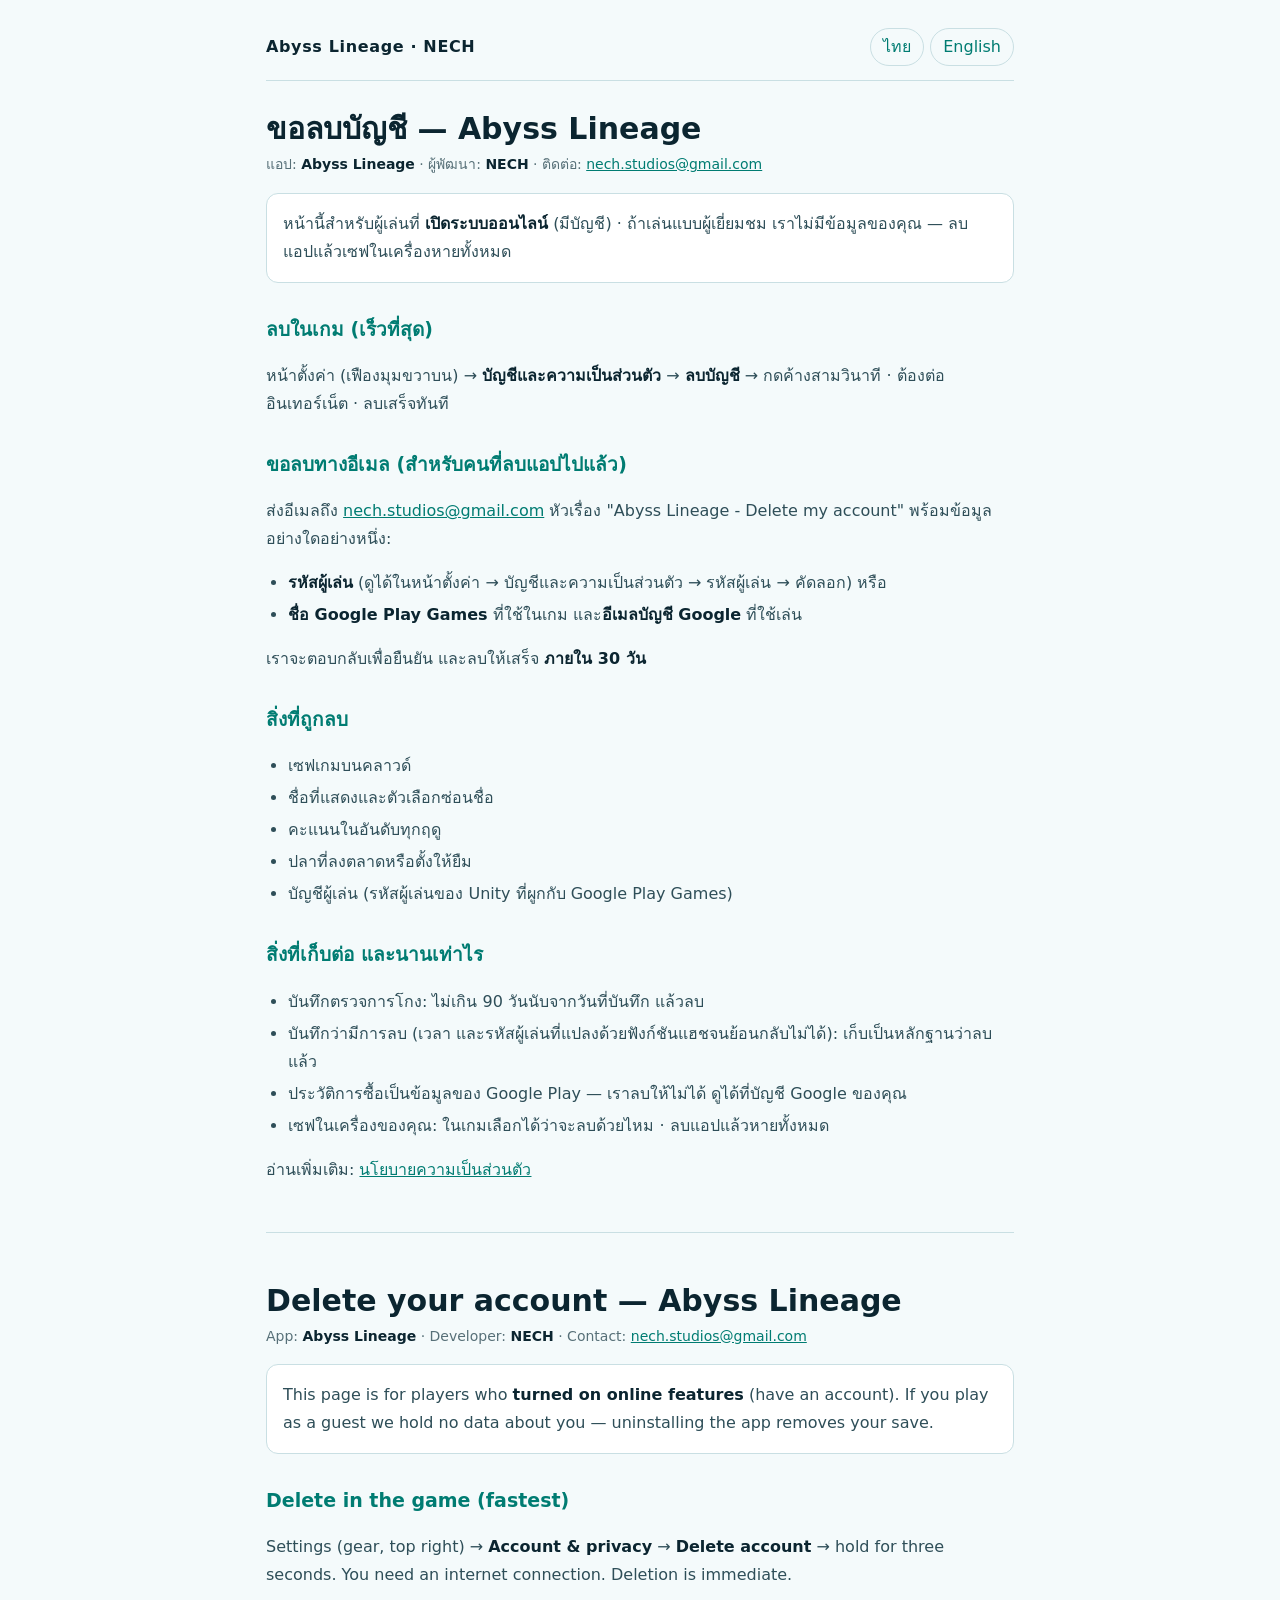
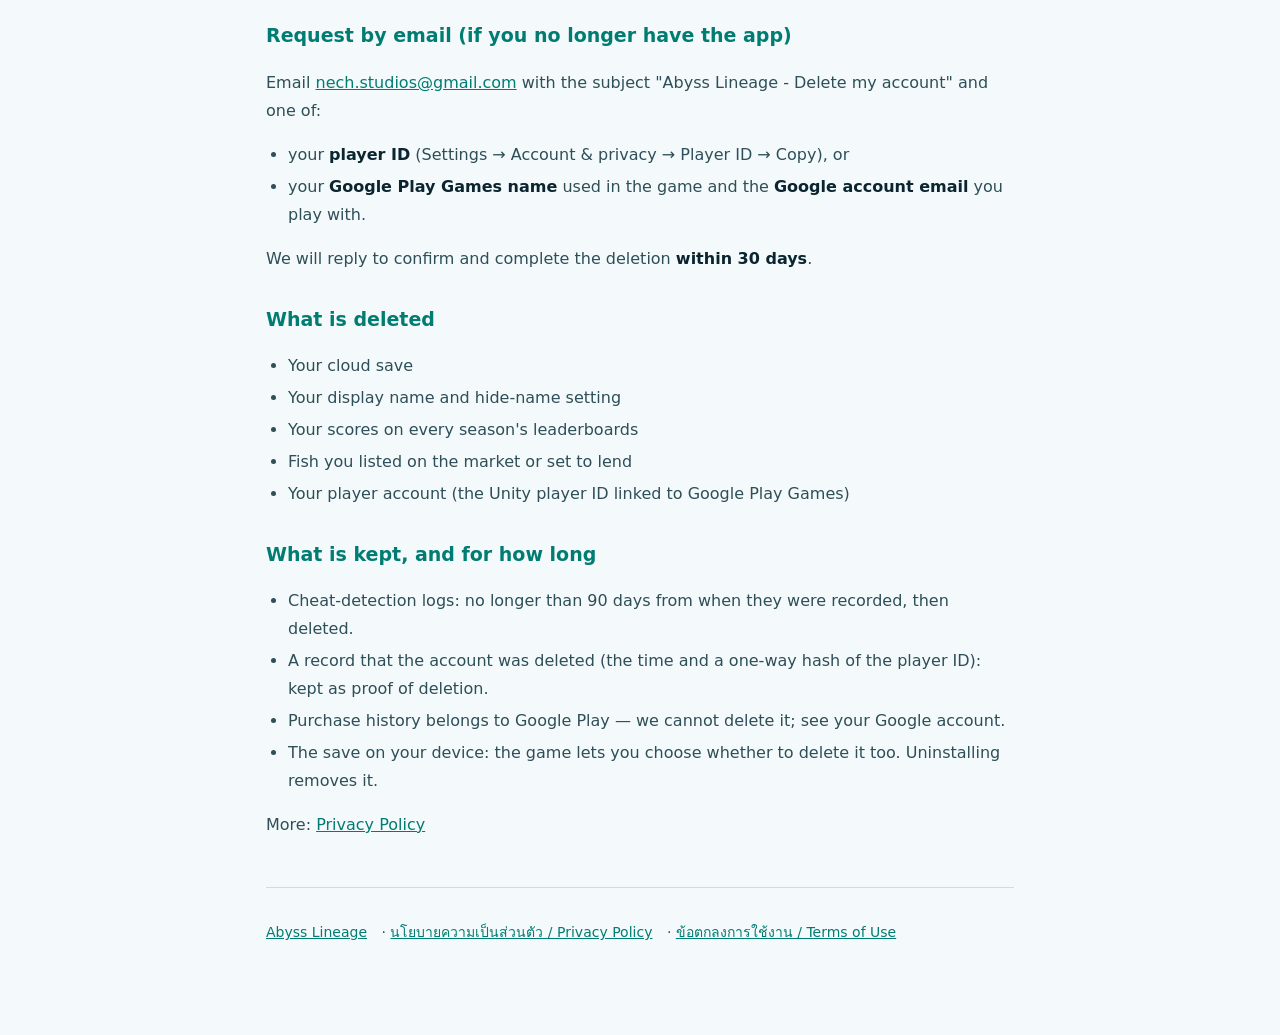
==== delete-account.html @ e549c6bf "เผยแพร่เว็บจาก docs/site (repo เกม 39621b8)" ====
<!doctype html>
<html lang="th">
<head>
<meta charset="utf-8">
<meta name="viewport" content="width=device-width, initial-scale=1">
<title>Abyss Lineage — ขอลบบัญชี / Delete your account</title>
<meta name="description" content="How to delete your Abyss Lineage account and data (developer: NECH). วิธีลบบัญชีและข้อมูลของเกม Abyss Lineage โดย NECH">
<link rel="stylesheet" href="site.css">
</head>
<body><main>
<header class="top">
  <a class="brand" href="./">Abyss Lineage · NECH</a>
  <nav class="lang" aria-label="ภาษา / Language"><a href="#th" lang="th">ไทย</a><a href="#en" lang="en">English</a></nav>
</header>

<!-- ต้นฉบับ: docs/site/delete-account.html ใน repo เกม · ลิงก์นี้ใส่ในแบบฟอร์ม Data safety ช่อง "Delete account URL"
     เจ้าของโปรเจกต์ลบตามคำขอด้วย tools/online/delete_player.py ภายใน 30 วัน -->

<section id="th" lang="th">
<h1>ขอลบบัญชี — Abyss Lineage</h1>
<p class="meta">แอป: <b>Abyss Lineage</b> · ผู้พัฒนา: <b>NECH</b> · ติดต่อ: <a href="mailto:nech.studios@gmail.com">nech.studios@gmail.com</a></p>

<div class="note">
  <p>หน้านี้สำหรับผู้เล่นที่ <b>เปิดระบบออนไลน์</b> (มีบัญชี) · ถ้าเล่นแบบผู้เยี่ยมชม เราไม่มีข้อมูลของคุณ — ลบแอปแล้วเซฟในเครื่องหายทั้งหมด</p>
</div>

<h2>ลบในเกม (เร็วที่สุด)</h2>
<p>หน้าตั้งค่า (เฟืองมุมขวาบน) → <b>บัญชีและความเป็นส่วนตัว</b> → <b>ลบบัญชี</b> → กดค้างสามวินาที · ต้องต่ออินเทอร์เน็ต · ลบเสร็จทันที</p>

<h2>ขอลบทางอีเมล (สำหรับคนที่ลบแอปไปแล้ว)</h2>
<p>ส่งอีเมลถึง <a href="mailto:nech.studios@gmail.com?subject=Abyss%20Lineage%20-%20Delete%20my%20account">nech.studios@gmail.com</a> หัวเรื่อง "Abyss Lineage - Delete my account" พร้อมข้อมูลอย่างใดอย่างหนึ่ง:</p>
<ul>
  <li><b>รหัสผู้เล่น</b> (ดูได้ในหน้าตั้งค่า → บัญชีและความเป็นส่วนตัว → รหัสผู้เล่น → คัดลอก) หรือ</li>
  <li><b>ชื่อ Google Play Games</b> ที่ใช้ในเกม และ<b>อีเมลบัญชี Google</b> ที่ใช้เล่น</li>
</ul>
<p>เราจะตอบกลับเพื่อยืนยัน และลบให้เสร็จ <b>ภายใน 30 วัน</b></p>

<h2>สิ่งที่ถูกลบ</h2>
<ul>
  <li>เซฟเกมบนคลาวด์</li>
  <li>ชื่อที่แสดงและตัวเลือกซ่อนชื่อ</li>
  <li>คะแนนในอันดับทุกฤดู</li>
  <li>ปลาที่ลงตลาดหรือตั้งให้ยืม</li>
  <li>บัญชีผู้เล่น (รหัสผู้เล่นของ Unity ที่ผูกกับ Google Play Games)</li>
</ul>

<h2>สิ่งที่เก็บต่อ และนานเท่าไร</h2>
<ul>
  <li>บันทึกตรวจการโกง: ไม่เกิน 90 วันนับจากวันที่บันทึก แล้วลบ</li>
  <li>บันทึกว่ามีการลบ (เวลา และรหัสผู้เล่นที่แปลงด้วยฟังก์ชันแฮชจนย้อนกลับไม่ได้): เก็บเป็นหลักฐานว่าลบแล้ว</li>
  <li>ประวัติการซื้อเป็นข้อมูลของ Google Play — เราลบให้ไม่ได้ ดูได้ที่บัญชี Google ของคุณ</li>
  <li>เซฟในเครื่องของคุณ: ในเกมเลือกได้ว่าจะลบด้วยไหม · ลบแอปแล้วหายทั้งหมด</li>
</ul>
<p>อ่านเพิ่มเติม: <a href="privacy.html#th">นโยบายความเป็นส่วนตัว</a></p>
</section>

<hr>

<section id="en" lang="en">
<h1>Delete your account — Abyss Lineage</h1>
<p class="meta">App: <b>Abyss Lineage</b> · Developer: <b>NECH</b> · Contact: <a href="mailto:nech.studios@gmail.com">nech.studios@gmail.com</a></p>

<div class="note">
  <p>This page is for players who <b>turned on online features</b> (have an account). If you play as a guest we hold no data about you — uninstalling the app removes your save.</p>
</div>

<h2>Delete in the game (fastest)</h2>
<p>Settings (gear, top right) → <b>Account &amp; privacy</b> → <b>Delete account</b> → hold for three seconds. You need an internet connection. Deletion is immediate.</p>

<h2>Request by email (if you no longer have the app)</h2>
<p>Email <a href="mailto:nech.studios@gmail.com?subject=Abyss%20Lineage%20-%20Delete%20my%20account">nech.studios@gmail.com</a> with the subject "Abyss Lineage - Delete my account" and one of:</p>
<ul>
  <li>your <b>player ID</b> (Settings → Account &amp; privacy → Player ID → Copy), or</li>
  <li>your <b>Google Play Games name</b> used in the game and the <b>Google account email</b> you play with.</li>
</ul>
<p>We will reply to confirm and complete the deletion <b>within 30 days</b>.</p>

<h2>What is deleted</h2>
<ul>
  <li>Your cloud save</li>
  <li>Your display name and hide-name setting</li>
  <li>Your scores on every season's leaderboards</li>
  <li>Fish you listed on the market or set to lend</li>
  <li>Your player account (the Unity player ID linked to Google Play Games)</li>
</ul>

<h2>What is kept, and for how long</h2>
<ul>
  <li>Cheat-detection logs: no longer than 90 days from when they were recorded, then deleted.</li>
  <li>A record that the account was deleted (the time and a one-way hash of the player ID): kept as proof of deletion.</li>
  <li>Purchase history belongs to Google Play — we cannot delete it; see your Google account.</li>
  <li>The save on your device: the game lets you choose whether to delete it too. Uninstalling removes it.</li>
</ul>
<p>More: <a href="privacy.html#en">Privacy Policy</a></p>
</section>

<footer>
  <p class="links"><a href="./">Abyss Lineage</a> · <a href="privacy.html">นโยบายความเป็นส่วนตัว / Privacy Policy</a> · <a href="terms.html">ข้อตกลงการใช้งาน / Terms of Use</a></p>
</footer>
</main></body>
</html>
---- site.css ----
/* เว็บไซต์ผู้พัฒนา NECH — Abyss Lineage · หน้าตาเดียวกับเกม (พื้นมืดของเหว · ฟ้าอมเขียวเรือง)
   ต้นฉบับอยู่ที่ docs/site/ ใน repo เกม · เผยแพร่ด้วย tools/publish_site.sh */
:root{
  color-scheme: dark light;
  --bg:#06121A; --surf:#0C2431; --line:#1E4152;
  --ink:#DDEFF2; --ink2:#A9C6CD; --ink3:#7FA2AA;
  --bio:#3FE0CF; --amber:#F2B15C; --coral:#FF7A8A;
}
@media (prefers-color-scheme: light){
  :root:not([data-theme="dark"]){
    --bg:#F4FAFB; --surf:#FFFFFF; --line:#C9DFE3;
    --ink:#0B2530; --ink2:#2E4E58; --ink3:#577078;
    --bio:#007C72; --amber:#9A5B00; --coral:#B3263A;
  }
}
*{box-sizing:border-box}
html{scroll-behavior:smooth}
body{margin:0;background:var(--bg);color:var(--ink);font:16px/1.75 system-ui,-apple-system,"Sarabun","Noto Sans Thai",sans-serif;
  -webkit-text-size-adjust:100%}
main{max-width:780px;margin:0 auto;padding:28px 16px 72px}
header.top{display:flex;flex-wrap:wrap;gap:8px 16px;align-items:center;justify-content:space-between;
  border-bottom:1px solid var(--line);padding-bottom:14px;margin-bottom:8px}
header.top .brand{font-weight:600;letter-spacing:.04em;color:var(--ink);text-decoration:none}
nav.lang a{display:inline-block;padding:4px 12px;border:1px solid var(--line);border-radius:999px;margin-left:6px;
  text-decoration:none;color:var(--bio)}
h1{font-size:clamp(24px,5vw,30px);line-height:1.3;margin:28px 0 4px;text-wrap:balance}
h2{font-size:19px;margin:30px 0 8px;color:var(--bio)}
h3{font-size:16px;margin:18px 0 4px}
p,li{color:var(--ink2)}
ul{padding-left:22px}
li{margin:4px 0}
b,strong{color:var(--ink)}
a{color:var(--bio)}
a:focus-visible{outline:2px solid var(--bio);outline-offset:2px;border-radius:4px}
.meta{font-size:14px;color:var(--ink3);margin:0 0 6px}
.note{border:1px solid var(--line);background:var(--surf);border-radius:12px;padding:12px 16px;margin:16px 0}
.note p{margin:4px 0}
table{width:100%;border-collapse:collapse;margin:10px 0;font-size:15px;display:block;overflow-x:auto}
th,td{border-bottom:1px solid var(--line);text-align:left;vertical-align:top;padding:8px 10px;color:var(--ink2)}
th{color:var(--ink);font-weight:600;white-space:nowrap}
hr{border:0;border-top:1px solid var(--line);margin:48px 0}
section{scroll-margin-top:16px}
footer{margin-top:48px;padding-top:14px;border-top:1px solid var(--line);font-size:14px;color:var(--ink3)}
.links a{display:inline-block;margin:4px 10px 4px 0}
.btn{display:inline-block;padding:10px 18px;border:1px solid var(--bio);border-radius:12px;text-decoration:none;color:var(--bio);font-weight:600}
code{font-family:ui-monospace,Menlo,monospace;font-size:.9em;background:var(--surf);border:1px solid var(--line);border-radius:6px;padding:0 5px;word-break:break-all}
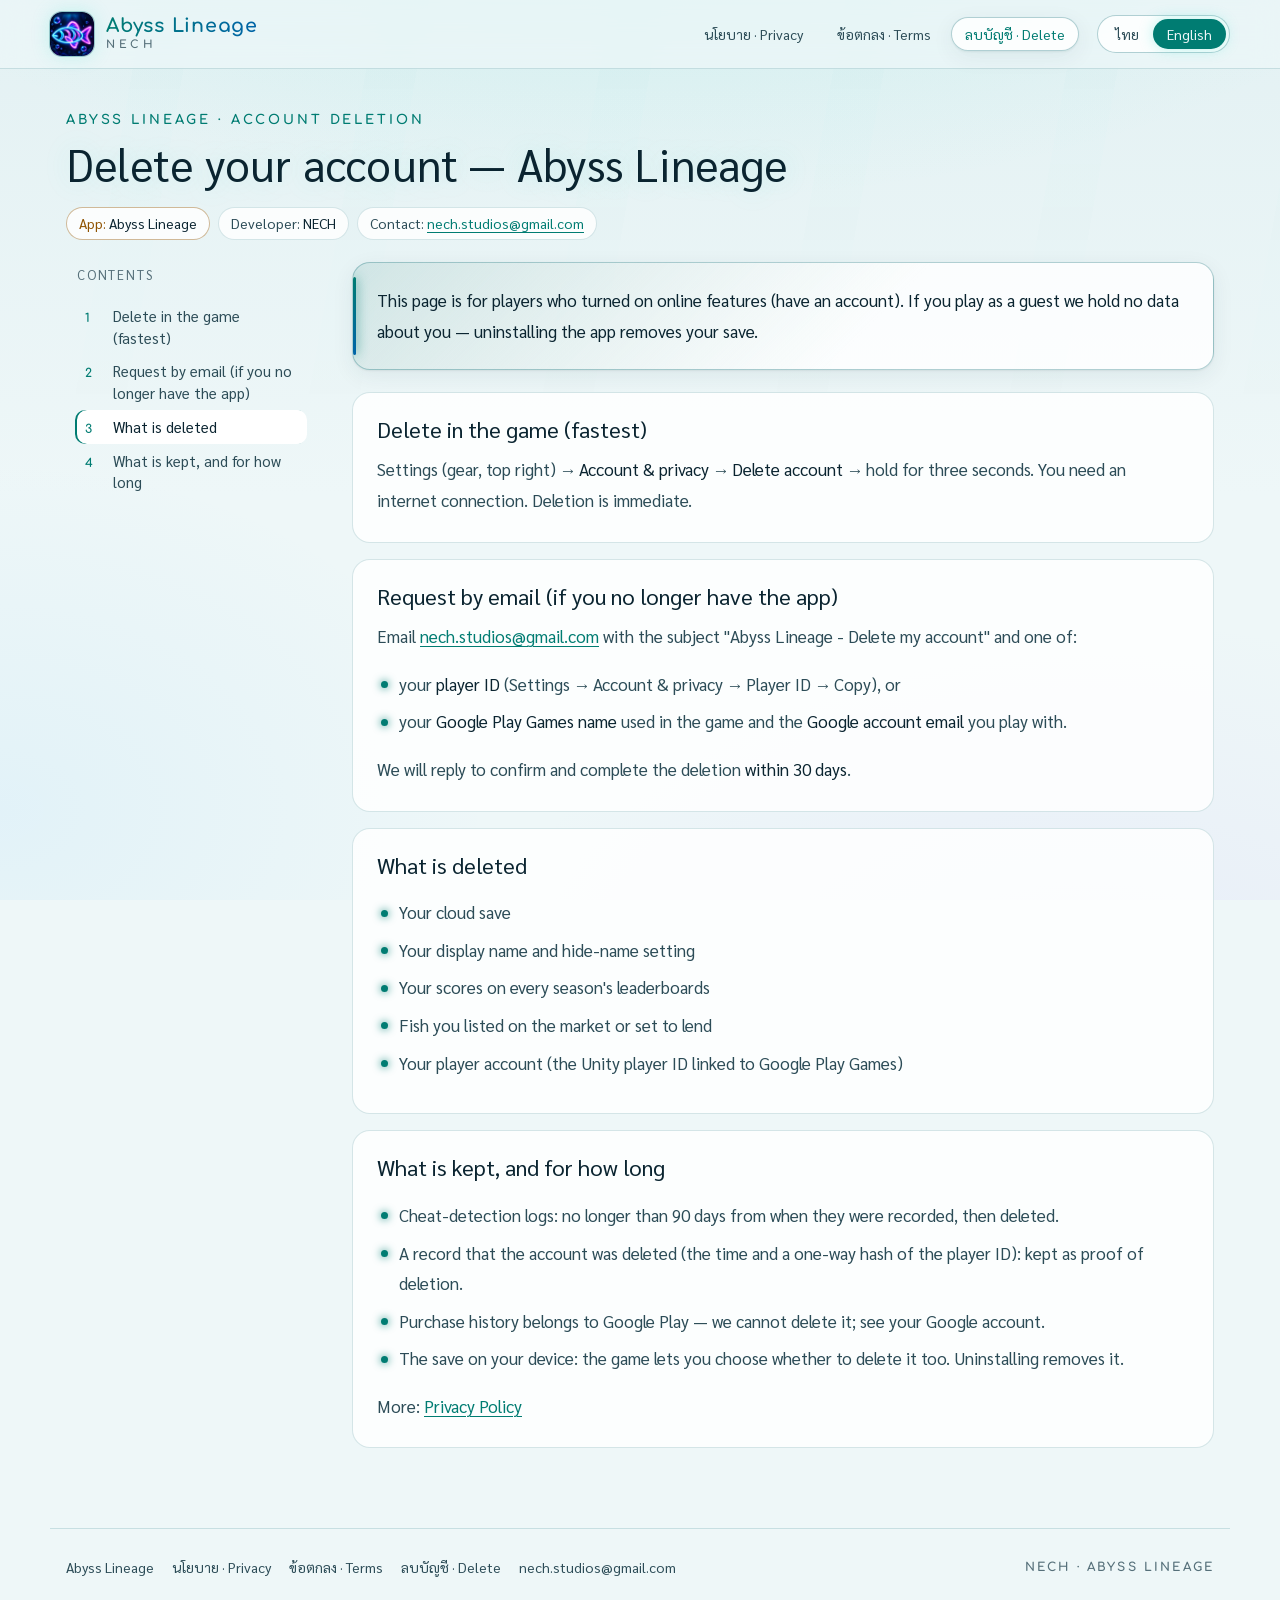
==== commit a7fa3239: "เผยแพร่เว็บจาก docs/site (repo เกม 4f59867)" ====
--- a/delete-account.html
+++ b/delete-account.html
@@ -5,28 +5,38 @@
 <meta name="viewport" content="width=device-width, initial-scale=1">
 <title>Abyss Lineage — ขอลบบัญชี / Delete your account</title>
 <meta name="description" content="How to delete your Abyss Lineage account and data (developer: NECH). วิธีลบบัญชีและข้อมูลของเกม Abyss Lineage โดย NECH">
+<meta name="theme-color" content="#030B12">
+<link rel="icon" href="assets/icon-32.png" sizes="32x32">
+<link rel="apple-touch-icon" href="assets/icon-192.png">
 <link rel="stylesheet" href="site.css">
 </head>
-<body><main>
+<body>
+<a class="skip" href="#doc">ข้ามไปเนื้อหา / Skip to content</a>
+<div class="sea" aria-hidden="true"></div>
 <header class="top">
-  <a class="brand" href="./">Abyss Lineage · NECH</a>
-  <nav class="lang" aria-label="ภาษา / Language"><a href="#th" lang="th">ไทย</a><a href="#en" lang="en">English</a></nav>
+  <a class="brand" href="./"><img src="assets/icon-192.png" alt="" width="44" height="44"><span><b>Abyss Lineage</b><small>NECH</small></span></a>
+  <nav class="docs" aria-label="เอกสาร / Documents"><a href="privacy.html">นโยบาย · Privacy</a><a href="terms.html">ข้อตกลง · Terms</a><a href="delete-account.html" aria-current="page">ลบบัญชี · Delete</a></nav>
+  <nav class="lang" aria-label="ภาษา / Language"><a href="#th" lang="th" data-lang="th" aria-pressed="false">ไทย</a><a href="#en" lang="en" data-lang="en" aria-pressed="false">English</a></nav>
 </header>
-
+<main class="doc" id="doc">
 <!-- ต้นฉบับ: docs/site/delete-account.html ใน repo เกม · ลิงก์นี้ใส่ในแบบฟอร์ม Data safety ช่อง "Delete account URL"
      เจ้าของโปรเจกต์ลบตามคำขอด้วย tools/online/delete_player.py ภายใน 30 วัน -->
 
 <section id="th" lang="th">
+<div class="hero">
+<p class="kicker">Abyss Lineage · ACCOUNT DELETION</p>
 <h1>ขอลบบัญชี — Abyss Lineage</h1>
-<p class="meta">แอป: <b>Abyss Lineage</b> · ผู้พัฒนา: <b>NECH</b> · ติดต่อ: <a href="mailto:nech.studios@gmail.com">nech.studios@gmail.com</a></p>
-
+<ul class="chips"><li>แอป: <b>Abyss Lineage</b></li><li>ผู้พัฒนา: <b>NECH</b></li><li>ติดต่อ: <a href="mailto:nech.studios@gmail.com">nech.studios@gmail.com</a></li></ul>
+</div>
+<nav class="toc" aria-label="สารบัญ"><details><summary>สารบัญ</summary><ol><li><a href="#th-1"><span class="n">1</span><span>ลบในเกม (เร็วที่สุด)</span></a></li><li><a href="#th-2"><span class="n">2</span><span>ขอลบทางอีเมล (สำหรับคนที่ลบแอปไปแล้ว)</span></a></li><li><a href="#th-3"><span class="n">3</span><span>สิ่งที่ถูกลบ</span></a></li><li><a href="#th-4"><span class="n">4</span><span>สิ่งที่เก็บต่อ และนานเท่าไร</span></a></li></ol></details></nav>
 <div class="note">
   <p>หน้านี้สำหรับผู้เล่นที่ <b>เปิดระบบออนไลน์</b> (มีบัญชี) · ถ้าเล่นแบบผู้เยี่ยมชม เราไม่มีข้อมูลของคุณ — ลบแอปแล้วเซฟในเครื่องหายทั้งหมด</p>
 </div>
-
+<section class="card" id="th-1">
 <h2>ลบในเกม (เร็วที่สุด)</h2>
 <p>หน้าตั้งค่า (เฟืองมุมขวาบน) → <b>บัญชีและความเป็นส่วนตัว</b> → <b>ลบบัญชี</b> → กดค้างสามวินาที · ต้องต่ออินเทอร์เน็ต · ลบเสร็จทันที</p>
-
+</section>
+<section class="card" id="th-2">
 <h2>ขอลบทางอีเมล (สำหรับคนที่ลบแอปไปแล้ว)</h2>
 <p>ส่งอีเมลถึง <a href="mailto:nech.studios@gmail.com?subject=Abyss%20Lineage%20-%20Delete%20my%20account">nech.studios@gmail.com</a> หัวเรื่อง "Abyss Lineage - Delete my account" พร้อมข้อมูลอย่างใดอย่างหนึ่ง:</p>
 <ul>
@@ -34,7 +44,8 @@
   <li><b>ชื่อ Google Play Games</b> ที่ใช้ในเกม และ<b>อีเมลบัญชี Google</b> ที่ใช้เล่น</li>
 </ul>
 <p>เราจะตอบกลับเพื่อยืนยัน และลบให้เสร็จ <b>ภายใน 30 วัน</b></p>
-
+</section>
+<section class="card" id="th-3">
 <h2>สิ่งที่ถูกลบ</h2>
 <ul>
   <li>เซฟเกมบนคลาวด์</li>
@@ -43,7 +54,8 @@
   <li>ปลาที่ลงตลาดหรือตั้งให้ยืม</li>
   <li>บัญชีผู้เล่น (รหัสผู้เล่นของ Unity ที่ผูกกับ Google Play Games)</li>
 </ul>
-
+</section>
+<section class="card" id="th-4">
 <h2>สิ่งที่เก็บต่อ และนานเท่าไร</h2>
 <ul>
   <li>บันทึกตรวจการโกง: ไม่เกิน 90 วันนับจากวันที่บันทึก แล้วลบ</li>
@@ -53,20 +65,23 @@
 </ul>
 <p>อ่านเพิ่มเติม: <a href="privacy.html#th">นโยบายความเป็นส่วนตัว</a></p>
 </section>
-
-<hr>
+</section>
 
 <section id="en" lang="en">
+<div class="hero">
+<p class="kicker">Abyss Lineage · ACCOUNT DELETION</p>
 <h1>Delete your account — Abyss Lineage</h1>
-<p class="meta">App: <b>Abyss Lineage</b> · Developer: <b>NECH</b> · Contact: <a href="mailto:nech.studios@gmail.com">nech.studios@gmail.com</a></p>
-
+<ul class="chips"><li>App: <b>Abyss Lineage</b></li><li>Developer: <b>NECH</b></li><li>Contact: <a href="mailto:nech.studios@gmail.com">nech.studios@gmail.com</a></li></ul>
+</div>
+<nav class="toc" aria-label="Contents"><details><summary>Contents</summary><ol><li><a href="#en-1"><span class="n">1</span><span>Delete in the game (fastest)</span></a></li><li><a href="#en-2"><span class="n">2</span><span>Request by email (if you no longer have the app)</span></a></li><li><a href="#en-3"><span class="n">3</span><span>What is deleted</span></a></li><li><a href="#en-4"><span class="n">4</span><span>What is kept, and for how long</span></a></li></ol></details></nav>
 <div class="note">
   <p>This page is for players who <b>turned on online features</b> (have an account). If you play as a guest we hold no data about you — uninstalling the app removes your save.</p>
 </div>
-
+<section class="card" id="en-1">
 <h2>Delete in the game (fastest)</h2>
 <p>Settings (gear, top right) → <b>Account &amp; privacy</b> → <b>Delete account</b> → hold for three seconds. You need an internet connection. Deletion is immediate.</p>
-
+</section>
+<section class="card" id="en-2">
 <h2>Request by email (if you no longer have the app)</h2>
 <p>Email <a href="mailto:nech.studios@gmail.com?subject=Abyss%20Lineage%20-%20Delete%20my%20account">nech.studios@gmail.com</a> with the subject "Abyss Lineage - Delete my account" and one of:</p>
 <ul>
@@ -74,7 +89,8 @@
   <li>your <b>Google Play Games name</b> used in the game and the <b>Google account email</b> you play with.</li>
 </ul>
 <p>We will reply to confirm and complete the deletion <b>within 30 days</b>.</p>
-
+</section>
+<section class="card" id="en-3">
 <h2>What is deleted</h2>
 <ul>
   <li>Your cloud save</li>
@@ -83,7 +99,8 @@
   <li>Fish you listed on the market or set to lend</li>
   <li>Your player account (the Unity player ID linked to Google Play Games)</li>
 </ul>
-
+</section>
+<section class="card" id="en-4">
 <h2>What is kept, and for how long</h2>
 <ul>
   <li>Cheat-detection logs: no longer than 90 days from when they were recorded, then deleted.</li>
@@ -93,9 +110,12 @@
 </ul>
 <p>More: <a href="privacy.html#en">Privacy Policy</a></p>
 </section>
-
-<footer>
-  <p class="links"><a href="./">Abyss Lineage</a> · <a href="privacy.html">นโยบายความเป็นส่วนตัว / Privacy Policy</a> · <a href="terms.html">ข้อตกลงการใช้งาน / Terms of Use</a></p>
+</section>
+</main>
+<footer class="site">
+  <nav aria-label="ลิงก์ / Links"><a href="./">Abyss Lineage</a><a href="privacy.html">นโยบาย · Privacy</a><a href="terms.html">ข้อตกลง · Terms</a><a href="delete-account.html">ลบบัญชี · Delete</a><a href="mailto:nech.studios@gmail.com">nech.studios@gmail.com</a></nav>
+  <span class="made">NECH · ABYSS LINEAGE</span>
 </footer>
-</main></body>
+<script src="site.js" defer></script>
+</body>
 </html>
--- a/site.css
+++ b/site.css
@@ -1,46 +1,187 @@
-/* เว็บไซต์ผู้พัฒนา NECH — Abyss Lineage · หน้าตาเดียวกับเกม (พื้นมืดของเหว · ฟ้าอมเขียวเรือง)
-   ต้นฉบับอยู่ที่ docs/site/ ใน repo เกม · เผยแพร่ด้วย tools/publish_site.sh */
+/* เว็บไซต์ผู้พัฒนา NECH — Abyss Lineage · หน้าตาเดียวกับเกม (neon fish: พื้นมืดของเหว · ฟ้าอมเขียวเรือง · ม่วง · ทองอำพัน)
+   ต้นฉบับอยู่ที่ docs/site/ ใน repo เกม · เผยแพร่ด้วย tools/publish_site.sh
+   ฟอนต์เดียวกับในเกม (Sarabun · Comfortaa — SIL OFL ไฟล์อยู่ใน fonts/) **โหลดจากเว็บนี้เอง ไม่เรียก Google Fonts**
+   หน้านโยบายความเป็นส่วนตัวจึงไม่ส่งคำขอของผู้อ่านไปที่ใครอื่น
+   โครงของหน้าเอกสาร: header.top · main.doc > section#th / section#en (> .hero · nav.toc · .note · section.card) · footer.site */
+
+@font-face{font-family:"Sarabun";src:url("fonts/sarabun.ttf") format("truetype");font-weight:100 900;font-display:swap}
+@font-face{font-family:"Comfortaa";src:url("fonts/comfortaa.ttf") format("truetype");font-weight:300 700;font-display:swap}
+
 :root{
   color-scheme: dark light;
-  --bg:#06121A; --surf:#0C2431; --line:#1E4152;
-  --ink:#DDEFF2; --ink2:#A9C6CD; --ink3:#7FA2AA;
-  --bio:#3FE0CF; --amber:#F2B15C; --coral:#FF7A8A;
+  --bg:#030B12; --bg2:#06141E; --surf:rgba(12,36,49,.62); --surf2:rgba(16,46,62,.78); --line:rgba(80,170,190,.22); --line2:rgba(80,170,190,.38);
+  --ink:#E2F3F5; --ink2:#AFCBD1; --ink3:#7E9FA8;
+  --bio:#3FE0CF; --bio2:#53B8FF; --violet:#B69CFF; --amber:#F2B15C; --coral:#FF7A8A;
+  --glow:0 0 0 1px rgba(63,224,207,.18), 0 0 24px rgba(63,224,207,.10);
+  --radius:18px;
+  --head:"Comfortaa","Sarabun",system-ui,sans-serif;
+  --body:"Sarabun",system-ui,-apple-system,"Noto Sans Thai",sans-serif;
 }
 @media (prefers-color-scheme: light){
   :root:not([data-theme="dark"]){
-    --bg:#F4FAFB; --surf:#FFFFFF; --line:#C9DFE3;
-    --ink:#0B2530; --ink2:#2E4E58; --ink3:#577078;
-    --bio:#007C72; --amber:#9A5B00; --coral:#B3263A;
+    --bg:#EEF7F8; --bg2:#E3F1F3; --surf:rgba(255,255,255,.82); --surf2:#FFFFFF; --line:rgba(0,100,110,.16); --line2:rgba(0,100,110,.30);
+    --ink:#0A2430; --ink2:#2C4C57; --ink3:#56707A;
+    --bio:#007C72; --bio2:#0064A8; --violet:#5B3FC4; --amber:#8F5300; --coral:#B3263A;
+    --glow:0 1px 2px rgba(0,60,70,.08), 0 6px 22px rgba(0,60,70,.07);
   }
 }
+
 *{box-sizing:border-box}
-html{scroll-behavior:smooth}
-body{margin:0;background:var(--bg);color:var(--ink);font:16px/1.75 system-ui,-apple-system,"Sarabun","Noto Sans Thai",sans-serif;
-  -webkit-text-size-adjust:100%}
-main{max-width:780px;margin:0 auto;padding:28px 16px 72px}
-header.top{display:flex;flex-wrap:wrap;gap:8px 16px;align-items:center;justify-content:space-between;
-  border-bottom:1px solid var(--line);padding-bottom:14px;margin-bottom:8px}
-header.top .brand{font-weight:600;letter-spacing:.04em;color:var(--ink);text-decoration:none}
-nav.lang a{display:inline-block;padding:4px 12px;border:1px solid var(--line);border-radius:999px;margin-left:6px;
-  text-decoration:none;color:var(--bio)}
-h1{font-size:clamp(24px,5vw,30px);line-height:1.3;margin:28px 0 4px;text-wrap:balance}
-h2{font-size:19px;margin:30px 0 8px;color:var(--bio)}
-h3{font-size:16px;margin:18px 0 4px}
+html{scroll-behavior:smooth;scroll-padding-top:84px}
+body{margin:0;min-height:100vh;background:var(--bg);color:var(--ink);font:17px/1.8 var(--body);-webkit-text-size-adjust:100%;overflow-x:hidden}
+@media (prefers-reduced-motion: reduce){html{scroll-behavior:auto}}
+
+/* ── ทะเลข้างหลัง: ลำแสงจากผิวน้ำ · แสงม่วงจากก้นเหว · ฝุ่นเรืองลอยขึ้นช้า ๆ (ไม่มีภาพ — ไล่สีล้วน) ── */
+.sea{position:fixed;inset:0;z-index:-1;pointer-events:none;overflow:hidden;
+  background:
+    radial-gradient(1200px 520px at 50% -160px, rgba(63,224,207,.16), transparent 70%),
+    radial-gradient(900px 600px at 85% 115%, rgba(182,156,255,.12), transparent 70%),
+    radial-gradient(700px 500px at 0% 90%, rgba(83,184,255,.08), transparent 70%),
+    linear-gradient(180deg, var(--bg2), var(--bg) 55%)}
+.sea::before{content:"";position:absolute;inset:-20% -10% 30%;opacity:.55;
+  background:repeating-linear-gradient(100deg, transparent 0 70px, rgba(63,224,207,.035) 70px 120px, transparent 120px 230px);
+  mask-image:linear-gradient(180deg,#000 0%,transparent 85%);-webkit-mask-image:linear-gradient(180deg,#000 0%,transparent 85%);
+  animation:sway 18s ease-in-out infinite alternate}
+.sea::after{content:"";position:absolute;left:0;top:0;width:3px;height:3px;border-radius:50%;background:transparent;
+  box-shadow:
+    8vw 92vh 0 0 rgba(63,224,207,.55), 17vw 70vh 0 1px rgba(83,184,255,.35), 26vw 98vh 0 0 rgba(63,224,207,.45),
+    38vw 80vh 0 0 rgba(182,156,255,.45), 47vw 95vh 0 1px rgba(63,224,207,.30), 59vw 74vh 0 0 rgba(63,224,207,.55),
+    66vw 99vh 0 0 rgba(83,184,255,.40), 74vw 86vh 0 1px rgba(182,156,255,.35), 83vw 93vh 0 0 rgba(63,224,207,.45),
+    91vw 78vh 0 0 rgba(63,224,207,.40), 12vw 120vh 0 0 rgba(63,224,207,.35), 52vw 125vh 0 0 rgba(182,156,255,.30),
+    78vw 118vh 0 0 rgba(83,184,255,.35), 33vw 130vh 0 1px rgba(63,224,207,.25);
+  animation:rise 38s linear infinite}
+@keyframes sway{from{transform:translateX(-2%) skewX(-2deg)}to{transform:translateX(2%) skewX(2deg)}}
+@keyframes rise{from{transform:translateY(0)}to{transform:translateY(-140vh)}}
+@media (prefers-reduced-motion: reduce){.sea::before,.sea::after{animation:none}}
+@media (prefers-color-scheme: light){:root:not([data-theme="dark"]) .sea::after{display:none}}
+
+/* ── แถบหัว ── */
+.skip{position:absolute;left:-999px;top:8px;background:var(--surf2);color:var(--ink);padding:8px 14px;border-radius:10px;z-index:20}
+.skip:focus{left:12px}
+header.top{position:sticky;top:0;z-index:10;display:flex;flex-wrap:wrap;align-items:center;gap:10px 18px;
+  padding:12px max(16px, calc((100vw - 1180px)/2));
+  background:color-mix(in srgb, var(--bg) 72%, transparent);backdrop-filter:blur(14px);-webkit-backdrop-filter:blur(14px);
+  border-bottom:1px solid var(--line)}
+.brand{display:flex;align-items:center;gap:12px;text-decoration:none;color:var(--ink);margin-right:auto;min-width:0}
+.brand img{width:44px;height:44px;border-radius:12px;box-shadow:0 0 0 1px var(--line2), 0 0 18px rgba(63,224,207,.25);flex:none}
+.brand b{display:block;font:700 19px/1.15 var(--head);letter-spacing:.04em;
+  background:linear-gradient(90deg,var(--bio),var(--bio2));-webkit-background-clip:text;background-clip:text;color:transparent}
+.brand small{display:block;font:600 11px/1.4 var(--head);letter-spacing:.32em;color:var(--ink3)}
+nav.docs{display:flex;flex-wrap:wrap;gap:6px}
+nav.docs a{font-size:14px;line-height:1.3;padding:7px 13px;border-radius:999px;text-decoration:none;color:var(--ink2);border:1px solid transparent}
+nav.docs a:hover{color:var(--ink);border-color:var(--line)}
+nav.docs a[aria-current="page"]{color:var(--bio);border-color:var(--line2);background:var(--surf);box-shadow:var(--glow)}
+nav.lang{display:inline-flex;padding:3px;border-radius:999px;border:1px solid var(--line2);background:var(--surf)}
+nav.lang a{font-size:14px;line-height:1.3;padding:6px 14px;border-radius:999px;text-decoration:none;color:var(--ink2)}
+nav.lang a[aria-pressed="true"]{color:var(--bg);background:var(--bio);box-shadow:0 0 14px rgba(63,224,207,.35);font-weight:600}
+@media (max-width:760px){
+  header.top{gap:8px 10px}
+  nav.docs{order:3;width:100%;overflow-x:auto;flex-wrap:nowrap;scrollbar-width:none}
+  nav.docs a{white-space:nowrap}
+}
+
+/* ── หน้าเอกสาร ── */
+main.doc{max-width:1180px;margin:0 auto;padding:8px 16px 40px}
+main.doc > section[lang]{display:grid;grid-template-columns:minmax(0,1fr);gap:0 36px}
+main.doc > section[lang] + section[lang]{margin-top:56px;padding-top:40px;border-top:1px dashed var(--line2)}
+.js main.doc > section[lang] + section[lang]{margin-top:0;padding-top:0;border-top:0}
+[hidden]{display:none !important}
+
+.hero{padding:34px 0 18px}
+.kicker{margin:0 0 8px;font:700 13px/1.4 var(--head);letter-spacing:.22em;text-transform:uppercase;color:var(--bio)}
+.hero h1{margin:0;font-size:clamp(28px,5.2vw,44px);line-height:1.22;letter-spacing:.005em;text-wrap:balance;font-weight:700;
+  text-shadow:0 0 28px rgba(63,224,207,.18)}
+.chips{display:flex;flex-wrap:wrap;gap:8px;list-style:none;margin:16px 0 0;padding:0}
+.chips li{margin:0;font-size:14px;line-height:1.4;padding:6px 12px;border-radius:999px;border:1px solid var(--line);background:var(--surf);color:var(--ink2)}
+.chips li:first-child{color:var(--amber);border-color:color-mix(in srgb, var(--amber) 40%, transparent)}
+.chips a{color:var(--bio)}
+
+/* สารบัญ — มือถือพับเป็นกล่อง · จอกว้างติดข้างซ้าย */
+nav.toc{margin:6px 0 18px}
+nav.toc details{border:1px solid var(--line);border-radius:14px;background:var(--surf)}
+nav.toc summary{cursor:pointer;list-style:none;padding:11px 16px;font-weight:600;color:var(--ink);display:flex;justify-content:space-between;align-items:center}
+nav.toc summary::-webkit-details-marker{display:none}
+nav.toc summary::after{content:"";width:9px;height:9px;border-right:2px solid var(--bio);border-bottom:2px solid var(--bio);transform:rotate(45deg) translateY(-3px);transition:transform .2s}
+nav.toc details[open] summary::after{transform:rotate(225deg) translateY(-2px)}
+nav.toc ol{list-style:none;margin:0;padding:4px 8px 10px}
+nav.toc li{margin:0}
+nav.toc a{display:flex;gap:10px;align-items:baseline;padding:6px 10px;border-radius:10px;text-decoration:none;color:var(--ink2);font-size:15px;line-height:1.45}
+nav.toc a:hover{background:var(--surf2);color:var(--ink)}
+nav.toc a .n{font:700 12px/1 var(--head);color:var(--bio);min-width:18px}
+nav.toc a.on{color:var(--ink);background:var(--surf2);box-shadow:inset 2px 0 0 var(--bio)}
+@media (min-width:1040px){
+  main.doc > section[lang]{grid-template-columns:250px minmax(0,1fr)}
+  main.doc > section[lang] > .hero{grid-column:1 / -1}
+  main.doc > section[lang] > nav.toc{grid-column:1;grid-row:2 / span 40;align-self:start;position:sticky;top:96px;margin:0}
+  main.doc > section[lang] > :not(.hero):not(nav.toc){grid-column:2}
+  nav.toc details{background:transparent;border-color:transparent}
+  nav.toc summary{padding:4px 10px 8px;font-size:13px;letter-spacing:.14em;text-transform:uppercase;color:var(--ink3);pointer-events:none}
+  nav.toc summary::after{display:none}
+}
+
+/* สรุปสั้น ๆ */
+.note{position:relative;margin:4px 0 22px;padding:18px 20px 18px 24px;border-radius:var(--radius);
+  background:linear-gradient(135deg, color-mix(in srgb, var(--bio) 12%, transparent), var(--surf) 60%);
+  border:1px solid var(--line2);box-shadow:var(--glow);overflow:hidden}
+.note::before{content:"";position:absolute;left:0;top:14px;bottom:14px;width:3px;border-radius:3px;background:linear-gradient(var(--bio),var(--bio2));box-shadow:0 0 12px var(--bio)}
+.note p{margin:4px 0;color:var(--ink)}
+
+/* หัวข้อเป็นการ์ดแก้ว · เลขหัวข้อเป็นหลอดไฟวงกลม */
+section.card{margin:0 0 16px;padding:22px 24px 18px;border-radius:var(--radius);background:var(--surf);border:1px solid var(--line);
+  box-shadow:0 1px 0 rgba(255,255,255,.03) inset;transition:border-color .25s, box-shadow .25s}
+section.card:target,section.card:hover{border-color:var(--line2);box-shadow:var(--glow)}
+section.card > h2{display:flex;align-items:center;gap:14px;margin:0 0 10px;font-size:clamp(19px,2.6vw,22px);line-height:1.35;color:var(--ink);font-weight:700}
+h2 .num{flex:none;display:grid;place-items:center;width:36px;height:36px;border-radius:50%;
+  font:700 15px/1 var(--head);color:var(--bio);border:2px solid var(--bio);
+  box-shadow:0 0 10px rgba(63,224,207,.45), inset 0 0 8px rgba(63,224,207,.25);text-shadow:0 0 8px rgba(63,224,207,.8)}
+h3{font-size:17px;margin:18px 0 6px;color:var(--bio2)}
 p,li{color:var(--ink2)}
-ul{padding-left:22px}
-li{margin:4px 0}
-b,strong{color:var(--ink)}
-a{color:var(--bio)}
-a:focus-visible{outline:2px solid var(--bio);outline-offset:2px;border-radius:4px}
+section.card p{margin:8px 0}
+ul{padding-left:0;list-style:none}
+section.card li{position:relative;margin:7px 0;padding-left:22px}
+section.card li::before{content:"";position:absolute;left:4px;top:.72em;width:7px;height:7px;border-radius:50%;background:var(--bio);box-shadow:0 0 8px var(--bio)}
+b,strong{color:var(--ink);font-weight:600}
+a{color:var(--bio);text-underline-offset:3px;text-decoration-thickness:1px}
+a:hover{color:var(--ink)}
+:focus-visible{outline:2px solid var(--bio);outline-offset:3px;border-radius:6px}
 .meta{font-size:14px;color:var(--ink3);margin:0 0 6px}
-.note{border:1px solid var(--line);background:var(--surf);border-radius:12px;padding:12px 16px;margin:16px 0}
-.note p{margin:4px 0}
-table{width:100%;border-collapse:collapse;margin:10px 0;font-size:15px;display:block;overflow-x:auto}
-th,td{border-bottom:1px solid var(--line);text-align:left;vertical-align:top;padding:8px 10px;color:var(--ink2)}
-th{color:var(--ink);font-weight:600;white-space:nowrap}
-hr{border:0;border-top:1px solid var(--line);margin:48px 0}
-section{scroll-margin-top:16px}
-footer{margin-top:48px;padding-top:14px;border-top:1px solid var(--line);font-size:14px;color:var(--ink3)}
+
+/* ตาราง — จอแคบกลายเป็นกล่องทีละแถว (ป้ายหัวคอลัมน์มาจาก data-label) */
+.tbl{margin:12px 0;border:1px solid var(--line);border-radius:14px;overflow:hidden}
+table{width:100%;border-collapse:collapse;font-size:15px;line-height:1.6}
+th,td{text-align:left;vertical-align:top;padding:11px 14px;color:var(--ink2);border-bottom:1px solid var(--line)}
+tr:last-child td{border-bottom:0}
+th{color:var(--ink);font-weight:600;background:color-mix(in srgb, var(--bio) 9%, transparent);white-space:nowrap}
+td:first-child{color:var(--ink)}
+@media (max-width:640px){
+  .tbl{border:0;border-radius:0;overflow:visible}
+  table,tbody,tr,td{display:block;width:100%}
+  thead{display:none}
+  tr{margin:0 0 10px;border:1px solid var(--line);border-radius:14px;background:var(--surf2);padding:6px 0}
+  td{border:0;padding:6px 14px}
+  td[data-label]::before{content:attr(data-label);display:block;font-size:12px;letter-spacing:.06em;color:var(--ink3)}
+}
+
+.btn{display:inline-block;padding:11px 20px;border:1px solid var(--bio);border-radius:14px;text-decoration:none;color:var(--bio);font-weight:600;
+  background:var(--surf);box-shadow:var(--glow);transition:background .2s,color .2s}
+.btn:hover{background:var(--bio);color:var(--bg)}
+code{font-family:ui-monospace,Menlo,monospace;font-size:.88em;background:var(--surf2);border:1px solid var(--line);border-radius:6px;padding:1px 6px;word-break:break-all}
+hr{border:0;border-top:1px solid var(--line);margin:40px 0}
+
+/* ── ท้ายหน้า ── */
+footer.site{max-width:1180px;margin:24px auto 0;padding:26px 16px 40px;border-top:1px solid var(--line);
+  display:flex;flex-wrap:wrap;gap:10px 22px;align-items:center;justify-content:space-between;font-size:14px;color:var(--ink3)}
+footer.site nav{display:flex;flex-wrap:wrap;gap:6px 18px}
+footer.site a{color:var(--ink2);text-decoration:none}
+footer.site a:hover{color:var(--bio)}
+footer.site .made{font:600 12px/1.6 var(--head);letter-spacing:.18em}
+
+/* หน้าที่ยังใช้โครงเดิม (main > footer) */
+main > footer{margin-top:48px;padding-top:14px;border-top:1px solid var(--line);font-size:14px;color:var(--ink3)}
 .links a{display:inline-block;margin:4px 10px 4px 0}
-.btn{display:inline-block;padding:10px 18px;border:1px solid var(--bio);border-radius:12px;text-decoration:none;color:var(--bio);font-weight:600}
-code{font-family:ui-monospace,Menlo,monospace;font-size:.9em;background:var(--surf);border:1px solid var(--line);border-radius:6px;padding:0 5px;word-break:break-all}
+
+@media print{
+  .sea,header.top nav,nav.toc,footer.site nav{display:none !important}
+  body{background:#fff;color:#000} section.card{border:0;box-shadow:none;padding:0;background:none}
+  [hidden]{display:block !important}
+}
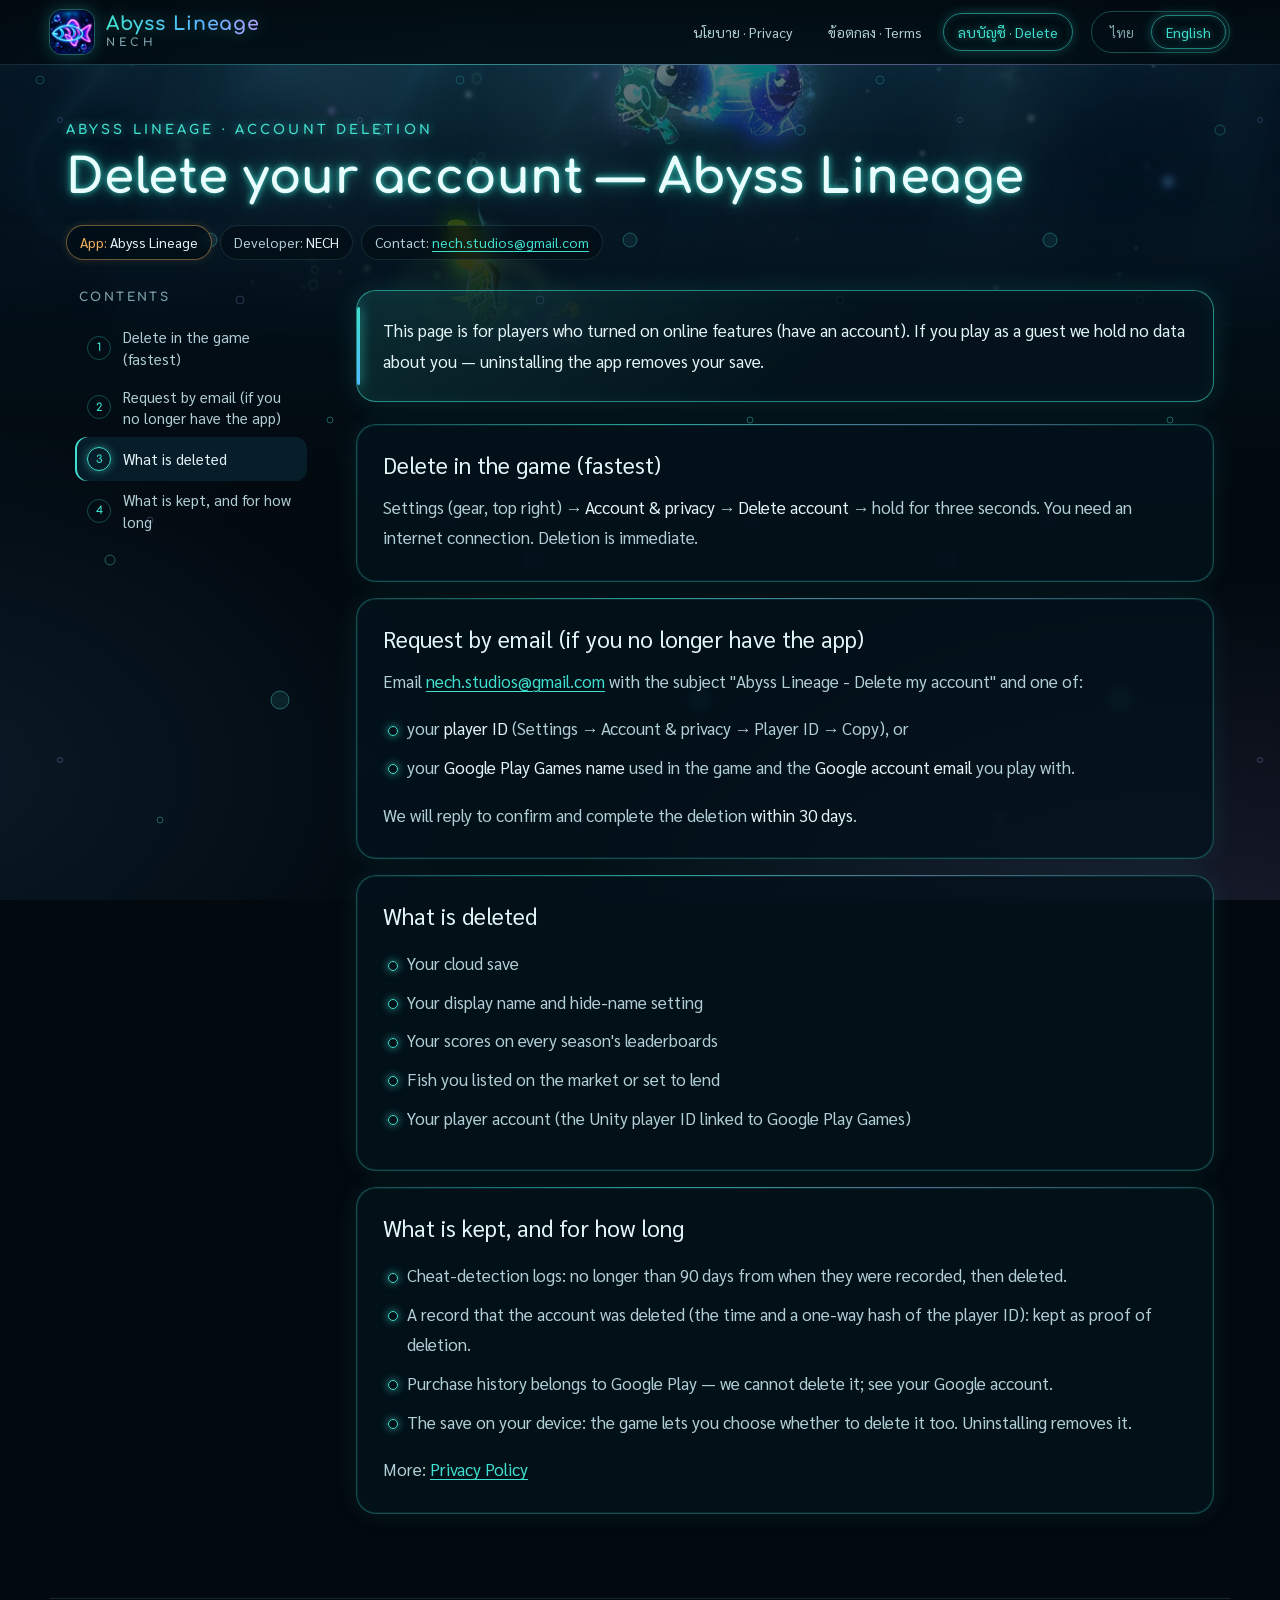
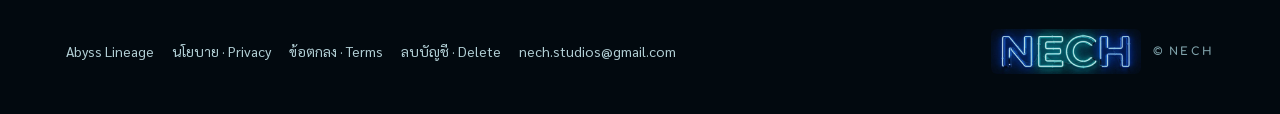
==== commit 9b30be9e: "เผยแพร่เว็บจาก docs/site (repo เกม 0013c8f)" ====
--- a/delete-account.html
+++ b/delete-account.html
@@ -2,7 +2,7 @@
 <html lang="th">
 <head>
 <meta charset="utf-8">
-<meta name="viewport" content="width=device-width, initial-scale=1">
+<meta name="viewport" content="width=device-width, initial-scale=1, viewport-fit=cover">
 <title>Abyss Lineage — ขอลบบัญชี / Delete your account</title>
 <meta name="description" content="How to delete your Abyss Lineage account and data (developer: NECH). วิธีลบบัญชีและข้อมูลของเกม Abyss Lineage โดย NECH">
 <meta name="theme-color" content="#030B12">
@@ -24,11 +24,12 @@
 
 <section id="th" lang="th">
 <div class="hero">
+<div class="hero-art" aria-hidden="true"></div>
 <p class="kicker">Abyss Lineage · ACCOUNT DELETION</p>
 <h1>ขอลบบัญชี — Abyss Lineage</h1>
 <ul class="chips"><li>แอป: <b>Abyss Lineage</b></li><li>ผู้พัฒนา: <b>NECH</b></li><li>ติดต่อ: <a href="mailto:nech.studios@gmail.com">nech.studios@gmail.com</a></li></ul>
 </div>
-<nav class="toc" aria-label="สารบัญ"><details><summary>สารบัญ</summary><ol><li><a href="#th-1"><span class="n">1</span><span>ลบในเกม (เร็วที่สุด)</span></a></li><li><a href="#th-2"><span class="n">2</span><span>ขอลบทางอีเมล (สำหรับคนที่ลบแอปไปแล้ว)</span></a></li><li><a href="#th-3"><span class="n">3</span><span>สิ่งที่ถูกลบ</span></a></li><li><a href="#th-4"><span class="n">4</span><span>สิ่งที่เก็บต่อ และนานเท่าไร</span></a></li></ol></details></nav>
+<nav class="toc" aria-label="สารบัญ"><details open><summary>สารบัญ</summary><ol><li><a href="#th-1"><span class="n">1</span><span>ลบในเกม (เร็วที่สุด)</span></a></li><li><a href="#th-2"><span class="n">2</span><span>ขอลบทางอีเมล (สำหรับคนที่ลบแอปไปแล้ว)</span></a></li><li><a href="#th-3"><span class="n">3</span><span>สิ่งที่ถูกลบ</span></a></li><li><a href="#th-4"><span class="n">4</span><span>สิ่งที่เก็บต่อ และนานเท่าไร</span></a></li></ol></details></nav>
 <div class="note">
   <p>หน้านี้สำหรับผู้เล่นที่ <b>เปิดระบบออนไลน์</b> (มีบัญชี) · ถ้าเล่นแบบผู้เยี่ยมชม เราไม่มีข้อมูลของคุณ — ลบแอปแล้วเซฟในเครื่องหายทั้งหมด</p>
 </div>
@@ -69,11 +70,12 @@
 
 <section id="en" lang="en">
 <div class="hero">
+<div class="hero-art" aria-hidden="true"></div>
 <p class="kicker">Abyss Lineage · ACCOUNT DELETION</p>
 <h1>Delete your account — Abyss Lineage</h1>
 <ul class="chips"><li>App: <b>Abyss Lineage</b></li><li>Developer: <b>NECH</b></li><li>Contact: <a href="mailto:nech.studios@gmail.com">nech.studios@gmail.com</a></li></ul>
 </div>
-<nav class="toc" aria-label="Contents"><details><summary>Contents</summary><ol><li><a href="#en-1"><span class="n">1</span><span>Delete in the game (fastest)</span></a></li><li><a href="#en-2"><span class="n">2</span><span>Request by email (if you no longer have the app)</span></a></li><li><a href="#en-3"><span class="n">3</span><span>What is deleted</span></a></li><li><a href="#en-4"><span class="n">4</span><span>What is kept, and for how long</span></a></li></ol></details></nav>
+<nav class="toc" aria-label="Contents"><details open><summary>Contents</summary><ol><li><a href="#en-1"><span class="n">1</span><span>Delete in the game (fastest)</span></a></li><li><a href="#en-2"><span class="n">2</span><span>Request by email (if you no longer have the app)</span></a></li><li><a href="#en-3"><span class="n">3</span><span>What is deleted</span></a></li><li><a href="#en-4"><span class="n">4</span><span>What is kept, and for how long</span></a></li></ol></details></nav>
 <div class="note">
   <p>This page is for players who <b>turned on online features</b> (have an account). If you play as a guest we hold no data about you — uninstalling the app removes your save.</p>
 </div>
@@ -114,7 +116,7 @@
 </main>
 <footer class="site">
   <nav aria-label="ลิงก์ / Links"><a href="./">Abyss Lineage</a><a href="privacy.html">นโยบาย · Privacy</a><a href="terms.html">ข้อตกลง · Terms</a><a href="delete-account.html">ลบบัญชี · Delete</a><a href="mailto:nech.studios@gmail.com">nech.studios@gmail.com</a></nav>
-  <span class="made">NECH · ABYSS LINEAGE</span>
+  <span class="nech"><img src="assets/nech-sign.jpg" alt="NECH" width="150" height="46" loading="lazy">© NECH</span>
 </footer>
 <script src="site.js" defer></script>
 </body>
--- a/site.css
+++ b/site.css
@@ -1,187 +1,247 @@
-/* เว็บไซต์ผู้พัฒนา NECH — Abyss Lineage · หน้าตาเดียวกับเกม (neon fish: พื้นมืดของเหว · ฟ้าอมเขียวเรือง · ม่วง · ทองอำพัน)
+/* เว็บไซต์ผู้พัฒนา NECH — Abyss Lineage · **ธีมเดียวกับในเกม (neon fish)** — พื้นเหวมืดเสมอ เหมือนเกมที่ไม่มีโหมดสว่าง
    ต้นฉบับอยู่ที่ docs/site/ ใน repo เกม · เผยแพร่ด้วย tools/publish_site.sh
-   ฟอนต์เดียวกับในเกม (Sarabun · Comfortaa — SIL OFL ไฟล์อยู่ใน fonts/) **โหลดจากเว็บนี้เอง ไม่เรียก Google Fonts**
-   หน้านโยบายความเป็นส่วนตัวจึงไม่ส่งคำขอของผู้อ่านไปที่ใครอื่น
-   โครงของหน้าเอกสาร: header.top · main.doc > section#th / section#en (> .hero · nav.toc · .note · section.card) · footer.site */
+   - ภาพจริงจากเกม (assets/): โลโก้หน้าปก · ตู้ปลาเรืองแสง · ป้ายนีออน NECH จากจอเปิด — ถ่ายจากแอปเอง (AppShot) ไม่ได้วาดใหม่
+   - ปุ่มพื้นใส ขอบเรือง (กฎปุ่มของเกม) · แผ่นการ์ดแบบแผงในเกม · หัวเรื่องเป็นป้ายนีออนที่ "ติดไฟ" ตอนเปิดหน้า · ฟองลอยขึ้นแบบในตู้
+   - ฟอนต์ Sarabun · Comfortaa (SIL OFL · fonts/) โหลดจากเว็บนี้เอง ไม่เรียก Google Fonts
+   - มือถือ/แท็บเล็ต: สารบัญเป็นปุ่มลอย + แผ่นเลื่อนขึ้นจากล่าง (site.js) · เว้นขอบจอตามรอยบาก (safe-area)
+   โครงหน้าเอกสาร: header.top · main.doc > section#th / section#en (> .hero · nav.toc · .note · section.card) · footer.site */
 
 @font-face{font-family:"Sarabun";src:url("fonts/sarabun.ttf") format("truetype");font-weight:100 900;font-display:swap}
 @font-face{font-family:"Comfortaa";src:url("fonts/comfortaa.ttf") format("truetype");font-weight:300 700;font-display:swap}
 
 :root{
-  color-scheme: dark light;
-  --bg:#030B12; --bg2:#06141E; --surf:rgba(12,36,49,.62); --surf2:rgba(16,46,62,.78); --line:rgba(80,170,190,.22); --line2:rgba(80,170,190,.38);
-  --ink:#E2F3F5; --ink2:#AFCBD1; --ink3:#7E9FA8;
-  --bio:#3FE0CF; --bio2:#53B8FF; --violet:#B69CFF; --amber:#F2B15C; --coral:#FF7A8A;
-  --glow:0 0 0 1px rgba(63,224,207,.18), 0 0 24px rgba(63,224,207,.10);
-  --radius:18px;
+  color-scheme: dark;
+  --bg:#02090F; --bg2:#051722; --panel:rgba(4,20,29,.74); --panel2:rgba(8,32,44,.92);
+  --rim:rgba(63,224,207,.30); --rim2:rgba(63,224,207,.55); --line:rgba(120,190,205,.16);
+  --ink:#E4F6F8; --ink2:#B2CFD5; --ink3:#7FA2AA;
+  --bio:#3FE0CF; --bio2:#53B8FF; --violet:#B69CFF; --pink:#F59BD8; --amber:#F2B15C; --coral:#FF7A8A;
+  --neon:0 0 6px rgba(63,224,207,.85), 0 0 16px rgba(63,224,207,.45), 0 0 38px rgba(63,224,207,.25);
+  --glow:0 0 0 1px rgba(63,224,207,.10) inset, 0 0 26px rgba(63,224,207,.09);
+  --radius:20px;
   --head:"Comfortaa","Sarabun",system-ui,sans-serif;
   --body:"Sarabun",system-ui,-apple-system,"Noto Sans Thai",sans-serif;
-}
-@media (prefers-color-scheme: light){
-  :root:not([data-theme="dark"]){
-    --bg:#EEF7F8; --bg2:#E3F1F3; --surf:rgba(255,255,255,.82); --surf2:#FFFFFF; --line:rgba(0,100,110,.16); --line2:rgba(0,100,110,.30);
-    --ink:#0A2430; --ink2:#2C4C57; --ink3:#56707A;
-    --bio:#007C72; --bio2:#0064A8; --violet:#5B3FC4; --amber:#8F5300; --coral:#B3263A;
-    --glow:0 1px 2px rgba(0,60,70,.08), 0 6px 22px rgba(0,60,70,.07);
-  }
+  --gutter:max(16px, env(safe-area-inset-left), env(safe-area-inset-right));
 }
 
 *{box-sizing:border-box}
-html{scroll-behavior:smooth;scroll-padding-top:84px}
+html{scroll-behavior:smooth;scroll-padding-top:96px;-webkit-tap-highlight-color:transparent}
 body{margin:0;min-height:100vh;background:var(--bg);color:var(--ink);font:17px/1.8 var(--body);-webkit-text-size-adjust:100%;overflow-x:hidden}
 @media (prefers-reduced-motion: reduce){html{scroll-behavior:auto}}
-
-/* ── ทะเลข้างหลัง: ลำแสงจากผิวน้ำ · แสงม่วงจากก้นเหว · ฝุ่นเรืองลอยขึ้นช้า ๆ (ไม่มีภาพ — ไล่สีล้วน) ── */
+img{max-width:100%;display:block}
+
+/* ── ทะเลข้างหลัง: แสงจากผิวน้ำ · ลำแสงเอียง · แสงม่วงก้นเหว · ฟองวงแหวนสองชั้นลอยขึ้นคนละความเร็ว ── */
 .sea{position:fixed;inset:0;z-index:-1;pointer-events:none;overflow:hidden;
   background:
-    radial-gradient(1200px 520px at 50% -160px, rgba(63,224,207,.16), transparent 70%),
-    radial-gradient(900px 600px at 85% 115%, rgba(182,156,255,.12), transparent 70%),
-    radial-gradient(700px 500px at 0% 90%, rgba(83,184,255,.08), transparent 70%),
-    linear-gradient(180deg, var(--bg2), var(--bg) 55%)}
-.sea::before{content:"";position:absolute;inset:-20% -10% 30%;opacity:.55;
-  background:repeating-linear-gradient(100deg, transparent 0 70px, rgba(63,224,207,.035) 70px 120px, transparent 120px 230px);
-  mask-image:linear-gradient(180deg,#000 0%,transparent 85%);-webkit-mask-image:linear-gradient(180deg,#000 0%,transparent 85%);
-  animation:sway 18s ease-in-out infinite alternate}
-.sea::after{content:"";position:absolute;left:0;top:0;width:3px;height:3px;border-radius:50%;background:transparent;
-  box-shadow:
-    8vw 92vh 0 0 rgba(63,224,207,.55), 17vw 70vh 0 1px rgba(83,184,255,.35), 26vw 98vh 0 0 rgba(63,224,207,.45),
-    38vw 80vh 0 0 rgba(182,156,255,.45), 47vw 95vh 0 1px rgba(63,224,207,.30), 59vw 74vh 0 0 rgba(63,224,207,.55),
-    66vw 99vh 0 0 rgba(83,184,255,.40), 74vw 86vh 0 1px rgba(182,156,255,.35), 83vw 93vh 0 0 rgba(63,224,207,.45),
-    91vw 78vh 0 0 rgba(63,224,207,.40), 12vw 120vh 0 0 rgba(63,224,207,.35), 52vw 125vh 0 0 rgba(182,156,255,.30),
-    78vw 118vh 0 0 rgba(83,184,255,.35), 33vw 130vh 0 1px rgba(63,224,207,.25);
-  animation:rise 38s linear infinite}
+    radial-gradient(1100px 520px at 50% -140px, rgba(63,224,207,.20), transparent 70%),
+    radial-gradient(900px 640px at 92% 112%, rgba(182,156,255,.14), transparent 70%),
+    radial-gradient(760px 520px at -6% 86%, rgba(83,184,255,.10), transparent 70%),
+    linear-gradient(180deg, var(--bg2), var(--bg) 58%)}
+.sea::before{content:"";position:absolute;inset:-20% -10% 25%;opacity:.7;
+  background:repeating-linear-gradient(102deg, transparent 0 80px, rgba(63,224,207,.045) 80px 130px, transparent 130px 260px);
+  -webkit-mask-image:linear-gradient(180deg,#000,transparent 80%);mask-image:linear-gradient(180deg,#000,transparent 80%);
+  animation:sway 16s ease-in-out infinite alternate}
+.sea::after{content:"";position:absolute;inset:0;
+  background-image:
+    url("data:image/svg+xml,%3Csvg xmlns='http://www.w3.org/2000/svg' width='420' height='900'%3E%3Cg fill='none' stroke='%233FE0CF' stroke-opacity='.38'%3E%3Ccircle cx='40' cy='80' r='4'/%3E%3Ccircle cx='210' cy='240' r='7'/%3E%3Ccircle cx='330' cy='420' r='3'/%3E%3Ccircle cx='110' cy='560' r='5'/%3E%3Ccircle cx='280' cy='700' r='9'/%3E%3Ccircle cx='380' cy='130' r='5'/%3E%3Ccircle cx='160' cy='820' r='3'/%3E%3C/g%3E%3Cg fill='%233FE0CF' fill-opacity='.10'%3E%3Ccircle cx='210' cy='240' r='7'/%3E%3Ccircle cx='280' cy='700' r='9'/%3E%3C/g%3E%3C/svg%3E"),
+    url("data:image/svg+xml,%3Csvg xmlns='http://www.w3.org/2000/svg' width='300' height='640'%3E%3Cg fill='none' stroke='%23B69CFF' stroke-opacity='.28'%3E%3Ccircle cx='60' cy='120' r='2.5'/%3E%3Ccircle cx='240' cy='300' r='4'/%3E%3Ccircle cx='150' cy='520' r='3'/%3E%3C/g%3E%3C/svg%3E");
+  background-size:420px 900px, 300px 640px;
+  animation:bubbles 46s linear infinite}
 @keyframes sway{from{transform:translateX(-2%) skewX(-2deg)}to{transform:translateX(2%) skewX(2deg)}}
-@keyframes rise{from{transform:translateY(0)}to{transform:translateY(-140vh)}}
+@keyframes bubbles{from{background-position:0 0, 120px 0}to{background-position:0 -900px, 120px -1280px}}
 @media (prefers-reduced-motion: reduce){.sea::before,.sea::after{animation:none}}
-@media (prefers-color-scheme: light){:root:not([data-theme="dark"]) .sea::after{display:none}}
+
+.btn,nav.docs a,nav.lang a{transition:color .2s, border-color .2s, box-shadow .2s, text-shadow .2s}
 
 /* ── แถบหัว ── */
-.skip{position:absolute;left:-999px;top:8px;background:var(--surf2);color:var(--ink);padding:8px 14px;border-radius:10px;z-index:20}
+.skip{position:absolute;left:-999px;top:8px;background:var(--panel2);color:var(--ink);padding:10px 16px;border-radius:12px;z-index:30}
 .skip:focus{left:12px}
-header.top{position:sticky;top:0;z-index:10;display:flex;flex-wrap:wrap;align-items:center;gap:10px 18px;
-  padding:12px max(16px, calc((100vw - 1180px)/2));
-  background:color-mix(in srgb, var(--bg) 72%, transparent);backdrop-filter:blur(14px);-webkit-backdrop-filter:blur(14px);
+header.top{position:sticky;top:0;z-index:20;display:flex;flex-wrap:wrap;align-items:center;gap:10px 18px;
+  padding:calc(10px + env(safe-area-inset-top)) max(var(--gutter), calc((100vw - 1180px)/2)) 10px;
+  background:linear-gradient(180deg, rgba(2,9,15,.92), rgba(2,9,15,.70));backdrop-filter:blur(14px) saturate(1.2);-webkit-backdrop-filter:blur(14px) saturate(1.2);
   border-bottom:1px solid var(--line)}
+header.top::after{content:"";position:absolute;left:0;right:0;bottom:-1px;height:1px;
+  background:linear-gradient(90deg,transparent,rgba(63,224,207,.55),rgba(182,156,255,.45),transparent)}
 .brand{display:flex;align-items:center;gap:12px;text-decoration:none;color:var(--ink);margin-right:auto;min-width:0}
-.brand img{width:44px;height:44px;border-radius:12px;box-shadow:0 0 0 1px var(--line2), 0 0 18px rgba(63,224,207,.25);flex:none}
-.brand b{display:block;font:700 19px/1.15 var(--head);letter-spacing:.04em;
-  background:linear-gradient(90deg,var(--bio),var(--bio2));-webkit-background-clip:text;background-clip:text;color:transparent}
-.brand small{display:block;font:600 11px/1.4 var(--head);letter-spacing:.32em;color:var(--ink3)}
+.brand img{width:44px;height:44px;border-radius:12px;box-shadow:0 0 0 1px var(--rim), 0 0 18px rgba(63,224,207,.30);flex:none}
+.brand b{display:block;font:700 19px/1.15 var(--head);letter-spacing:.05em;
+  background:linear-gradient(90deg,var(--bio),var(--bio2) 60%,var(--violet));-webkit-background-clip:text;background-clip:text;color:transparent;
+  filter:drop-shadow(0 0 8px rgba(63,224,207,.35))}
+.brand small{display:block;font:700 11px/1.4 var(--head);letter-spacing:.34em;color:var(--ink3)}
 nav.docs{display:flex;flex-wrap:wrap;gap:6px}
-nav.docs a{font-size:14px;line-height:1.3;padding:7px 13px;border-radius:999px;text-decoration:none;color:var(--ink2);border:1px solid transparent}
+nav.docs a{display:inline-flex;align-items:center;min-height:38px;font-size:14px;line-height:1.3;padding:6px 14px;border-radius:999px;text-decoration:none;color:var(--ink2);border:1px solid transparent}
 nav.docs a:hover{color:var(--ink);border-color:var(--line)}
-nav.docs a[aria-current="page"]{color:var(--bio);border-color:var(--line2);background:var(--surf);box-shadow:var(--glow)}
-nav.lang{display:inline-flex;padding:3px;border-radius:999px;border:1px solid var(--line2);background:var(--surf)}
-nav.lang a{font-size:14px;line-height:1.3;padding:6px 14px;border-radius:999px;text-decoration:none;color:var(--ink2)}
-nav.lang a[aria-pressed="true"]{color:var(--bg);background:var(--bio);box-shadow:0 0 14px rgba(63,224,207,.35);font-weight:600}
+nav.docs a[aria-current="page"]{color:var(--bio);border-color:var(--rim2);box-shadow:0 0 12px rgba(63,224,207,.25), inset 0 0 10px rgba(63,224,207,.12);text-shadow:0 0 8px rgba(63,224,207,.6)}
+nav.lang{display:inline-flex;gap:2px;padding:3px;border-radius:999px;border:1px solid var(--rim)}
+nav.lang a{display:inline-flex;align-items:center;min-height:34px;font-size:14px;line-height:1.3;padding:4px 14px;border-radius:999px;text-decoration:none;color:var(--ink3);border:1px solid transparent}
+nav.lang a[aria-pressed="true"]{color:var(--bio);border-color:var(--rim2);box-shadow:0 0 12px rgba(63,224,207,.30), inset 0 0 10px rgba(63,224,207,.15);text-shadow:0 0 8px rgba(63,224,207,.7);font-weight:600}
 @media (max-width:760px){
   header.top{gap:8px 10px}
-  nav.docs{order:3;width:100%;overflow-x:auto;flex-wrap:nowrap;scrollbar-width:none}
-  nav.docs a{white-space:nowrap}
+  nav.docs{order:3;width:100%;overflow-x:auto;flex-wrap:nowrap;scrollbar-width:none;gap:4px}
+  nav.docs a{white-space:nowrap;padding:5px 8px;font-size:13px;min-height:36px}
+  html{scroll-padding-top:132px}
+}
+@media (max-width:420px){
+  /* โลโก้กับปุ่มภาษาอยู่แถวเดียวกันเสมอ — ไม่ให้หัวเว็บสูงสามแถวจนบังชื่อหน้า */
+  .brand{gap:9px}
+  .brand img{width:36px;height:36px;border-radius:10px}
+  .brand b{font-size:16px}
+  .brand small{font-size:10px;letter-spacing:.26em}
+  nav.lang a{padding:4px 11px;font-size:13px;min-height:32px}
 }
 
 /* ── หน้าเอกสาร ── */
-main.doc{max-width:1180px;margin:0 auto;padding:8px 16px 40px}
-main.doc > section[lang]{display:grid;grid-template-columns:minmax(0,1fr);gap:0 36px}
-main.doc > section[lang] + section[lang]{margin-top:56px;padding-top:40px;border-top:1px dashed var(--line2)}
+main.doc{max-width:1180px;margin:0 auto;padding:0 var(--gutter) 40px}
+main.doc > section[lang]{display:grid;grid-template-columns:minmax(0,1fr);gap:0 40px}
+main.doc > section[lang] + section[lang]{margin-top:56px;padding-top:40px;border-top:1px dashed var(--rim)}
 .js main.doc > section[lang] + section[lang]{margin-top:0;padding-top:0;border-top:0}
 [hidden]{display:none !important}
 
-.hero{padding:34px 0 18px}
-.kicker{margin:0 0 8px;font:700 13px/1.4 var(--head);letter-spacing:.22em;text-transform:uppercase;color:var(--bio)}
-.hero h1{margin:0;font-size:clamp(28px,5.2vw,44px);line-height:1.22;letter-spacing:.005em;text-wrap:balance;font-weight:700;
-  text-shadow:0 0 28px rgba(63,224,207,.18)}
-.chips{display:flex;flex-wrap:wrap;gap:8px;list-style:none;margin:16px 0 0;padding:0}
-.chips li{margin:0;font-size:14px;line-height:1.4;padding:6px 12px;border-radius:999px;border:1px solid var(--line);background:var(--surf);color:var(--ink2)}
-.chips li:first-child{color:var(--amber);border-color:color-mix(in srgb, var(--amber) 40%, transparent)}
+/* หัวหน้า — ภาพตู้ปลาเรืองแสงจากเกมจาง ๆ ข้างหลังชื่อหน้า */
+.hero{position:relative;padding:56px 0 24px;isolation:isolate}
+.hero-art{position:absolute;z-index:-1;left:50%;transform:translateX(-50%);top:0;width:100vw;height:100%;min-height:300px;
+  background:url("assets/tank-1600.jpg") center 38% / cover no-repeat;opacity:.42;
+  -webkit-mask-image:linear-gradient(180deg, rgba(0,0,0,.9) 0%, rgba(0,0,0,.55) 55%, transparent 100%);
+  mask-image:linear-gradient(180deg, rgba(0,0,0,.9) 0%, rgba(0,0,0,.55) 55%, transparent 100%)}
+@media (max-width:900px){.hero-art{background-image:url("assets/tank-800.jpg");opacity:.36}}
+.kicker{margin:0 0 10px;font:700 13px/1.4 var(--head);letter-spacing:.24em;text-transform:uppercase;color:var(--bio);text-shadow:0 0 10px rgba(63,224,207,.6)}
+.hero h1{margin:0;font-size:clamp(30px,5.6vw,48px);line-height:1.2;text-wrap:balance;font-weight:700;color:#E9FDFF;text-shadow:var(--neon);
+  animation:ignite 1.4s ease-out both}
+section[lang="en"] .hero h1{font-family:var(--head);letter-spacing:.01em}
+@keyframes ignite{0%{opacity:.15;text-shadow:none}8%{opacity:.9}12%{opacity:.3}20%{opacity:1}26%{opacity:.55}34%,100%{opacity:1}}
+@media (prefers-reduced-motion: reduce){.hero h1{animation:none}}
+.chips{display:flex;flex-wrap:wrap;gap:8px;list-style:none;margin:18px 0 0;padding:0}
+.chips li{margin:0;font-size:14px;line-height:1.4;padding:7px 13px;border-radius:999px;border:1px solid var(--line);background:rgba(2,12,18,.55);color:var(--ink2);backdrop-filter:blur(6px);-webkit-backdrop-filter:blur(6px)}
+.chips li:first-child{color:var(--amber);border-color:rgba(242,177,92,.45);box-shadow:0 0 10px rgba(242,177,92,.15)}
 .chips a{color:var(--bio)}
 
-/* สารบัญ — มือถือพับเป็นกล่อง · จอกว้างติดข้างซ้าย */
-nav.toc{margin:6px 0 18px}
-nav.toc details{border:1px solid var(--line);border-radius:14px;background:var(--surf)}
-nav.toc summary{cursor:pointer;list-style:none;padding:11px 16px;font-weight:600;color:var(--ink);display:flex;justify-content:space-between;align-items:center}
+/* สารบัญ — ไม่มี JS: กล่องพับ · จอกว้าง: ติดข้างซ้าย · มือถือ/แท็บเล็ตที่มี JS: ปุ่มลอย + แผ่นจากล่าง (ดูท้ายไฟล์) */
+nav.toc{margin:4px 0 18px}
+nav.toc details{border:1px solid var(--line);border-radius:16px;background:var(--panel)}
+nav.toc summary{cursor:pointer;list-style:none;padding:12px 16px;font-weight:600;color:var(--ink);display:flex;justify-content:space-between;align-items:center;min-height:48px}
 nav.toc summary::-webkit-details-marker{display:none}
 nav.toc summary::after{content:"";width:9px;height:9px;border-right:2px solid var(--bio);border-bottom:2px solid var(--bio);transform:rotate(45deg) translateY(-3px);transition:transform .2s}
 nav.toc details[open] summary::after{transform:rotate(225deg) translateY(-2px)}
-nav.toc ol{list-style:none;margin:0;padding:4px 8px 10px}
-nav.toc li{margin:0}
-nav.toc a{display:flex;gap:10px;align-items:baseline;padding:6px 10px;border-radius:10px;text-decoration:none;color:var(--ink2);font-size:15px;line-height:1.45}
-nav.toc a:hover{background:var(--surf2);color:var(--ink)}
-nav.toc a .n{font:700 12px/1 var(--head);color:var(--bio);min-width:18px}
-nav.toc a.on{color:var(--ink);background:var(--surf2);box-shadow:inset 2px 0 0 var(--bio)}
+nav.toc ol,.sheet ol{list-style:none;margin:0;padding:4px 8px 10px}
+nav.toc li,.sheet li{margin:0}
+nav.toc a,.sheet a{display:flex;gap:12px;align-items:center;min-height:44px;padding:8px 12px;border-radius:12px;text-decoration:none;color:var(--ink2);font-size:15px;line-height:1.45}
+nav.toc a:hover,.sheet a:hover{background:var(--panel2);color:var(--ink)}
+nav.toc a .n,.sheet a .n{flex:none;display:grid;place-items:center;width:24px;height:24px;border-radius:50%;border:1px solid var(--rim);font:700 11px/1 var(--head);color:var(--bio)}
+nav.toc a.on,.sheet a.on{color:var(--ink);background:var(--panel2);box-shadow:inset 2px 0 0 var(--bio)}
+nav.toc a.on .n,.sheet a.on .n{border-color:var(--bio);box-shadow:0 0 8px rgba(63,224,207,.5)}
 @media (min-width:1040px){
   main.doc > section[lang]{grid-template-columns:250px minmax(0,1fr)}
   main.doc > section[lang] > .hero{grid-column:1 / -1}
-  main.doc > section[lang] > nav.toc{grid-column:1;grid-row:2 / span 40;align-self:start;position:sticky;top:96px;margin:0}
+  main.doc > section[lang] > nav.toc{grid-column:1;grid-row:2 / span 40;align-self:start;position:sticky;top:100px;margin:0}
   main.doc > section[lang] > :not(.hero):not(nav.toc){grid-column:2}
   nav.toc details{background:transparent;border-color:transparent}
-  nav.toc summary{padding:4px 10px 8px;font-size:13px;letter-spacing:.14em;text-transform:uppercase;color:var(--ink3);pointer-events:none}
+  nav.toc summary{padding:4px 12px 8px;min-height:0;font:700 12px/1.4 var(--head);letter-spacing:.2em;text-transform:uppercase;color:var(--ink3);pointer-events:none}
   nav.toc summary::after{display:none}
-}
-
-/* สรุปสั้น ๆ */
-.note{position:relative;margin:4px 0 22px;padding:18px 20px 18px 24px;border-radius:var(--radius);
-  background:linear-gradient(135deg, color-mix(in srgb, var(--bio) 12%, transparent), var(--surf) 60%);
-  border:1px solid var(--line2);box-shadow:var(--glow);overflow:hidden}
-.note::before{content:"";position:absolute;left:0;top:14px;bottom:14px;width:3px;border-radius:3px;background:linear-gradient(var(--bio),var(--bio2));box-shadow:0 0 12px var(--bio)}
+  section[lang="th"] nav.toc summary{letter-spacing:.04em}
+}
+/* อักษรไทยห้ามถ่างตัว — คำแตกเป็นตัว ๆ อ่านไม่ออก (ป้ายตัวพิมพ์ใหญ่แบบละตินถ่างได้เฉพาะภาษาอังกฤษ) */
+html[lang="th"] .sheet .sheet-title span{letter-spacing:.04em}
+.th{letter-spacing:0 !important;text-transform:none}
+
+/* สรุปสั้น ๆ — แผงเรืองฟ้าแบบป้ายแจ้งในเกม */
+.note{position:relative;margin:6px 0 22px;padding:20px 22px 20px 26px;border-radius:var(--radius);
+  background:linear-gradient(135deg, rgba(63,224,207,.14), rgba(4,20,29,.82) 55%);
+  border:1px solid var(--rim2);box-shadow:0 0 28px rgba(63,224,207,.14), inset 0 0 18px rgba(63,224,207,.06);overflow:hidden}
+.note::before{content:"";position:absolute;left:0;top:16px;bottom:16px;width:3px;border-radius:3px;background:linear-gradient(var(--bio),var(--bio2));box-shadow:0 0 12px var(--bio)}
 .note p{margin:4px 0;color:var(--ink)}
 
-/* หัวข้อเป็นการ์ดแก้ว · เลขหัวข้อเป็นหลอดไฟวงกลม */
-section.card{margin:0 0 16px;padding:22px 24px 18px;border-radius:var(--radius);background:var(--surf);border:1px solid var(--line);
-  box-shadow:0 1px 0 rgba(255,255,255,.03) inset;transition:border-color .25s, box-shadow .25s}
-section.card:target,section.card:hover{border-color:var(--line2);box-shadow:var(--glow)}
-section.card > h2{display:flex;align-items:center;gap:14px;margin:0 0 10px;font-size:clamp(19px,2.6vw,22px);line-height:1.35;color:var(--ink);font-weight:700}
-h2 .num{flex:none;display:grid;place-items:center;width:36px;height:36px;border-radius:50%;
-  font:700 15px/1 var(--head);color:var(--bio);border:2px solid var(--bio);
-  box-shadow:0 0 10px rgba(63,224,207,.45), inset 0 0 8px rgba(63,224,207,.25);text-shadow:0 0 8px rgba(63,224,207,.8)}
-h3{font-size:17px;margin:18px 0 6px;color:var(--bio2)}
+/* หัวข้อ — แผงแบบในเกม: พื้นมืดโปร่ง · ขอบฟ้าเรือง · เส้นแสงขอบบน */
+section.card{position:relative;margin:0 0 16px;padding:24px 26px 20px;border-radius:var(--radius);background:var(--panel);border:1px solid var(--rim);
+  box-shadow:var(--glow);backdrop-filter:blur(4px);-webkit-backdrop-filter:blur(4px);transition:border-color .25s, box-shadow .25s}
+section.card::before{content:"";position:absolute;left:22px;right:22px;top:-1px;height:1px;border-radius:1px;
+  background:linear-gradient(90deg,transparent,rgba(63,224,207,.8),rgba(182,156,255,.55),transparent);opacity:.7}
+section.card:target,section.card:hover{border-color:var(--rim2);box-shadow:0 0 0 1px rgba(63,224,207,.14) inset, 0 0 30px rgba(63,224,207,.15)}
+section.card > h2{display:flex;align-items:center;gap:14px;margin:0 0 12px;font-size:clamp(19px,2.6vw,23px);line-height:1.35;color:var(--ink);font-weight:700}
+h2 .num{flex:none;display:grid;place-items:center;width:38px;height:38px;border-radius:50%;
+  font:700 15px/1 var(--head);color:#DFFFFB;border:2px solid var(--bio);
+  box-shadow:0 0 10px rgba(63,224,207,.55), inset 0 0 10px rgba(63,224,207,.30);text-shadow:0 0 8px rgba(63,224,207,.9)}
+h3{font-size:17px;margin:20px 0 6px;color:var(--bio2);text-shadow:0 0 10px rgba(83,184,255,.35)}
 p,li{color:var(--ink2)}
 section.card p{margin:8px 0}
 ul{padding-left:0;list-style:none}
-section.card li{position:relative;margin:7px 0;padding-left:22px}
-section.card li::before{content:"";position:absolute;left:4px;top:.72em;width:7px;height:7px;border-radius:50%;background:var(--bio);box-shadow:0 0 8px var(--bio)}
+section.card li{position:relative;margin:8px 0;padding-left:24px}
+section.card li::before{content:"";position:absolute;left:5px;top:.72em;width:8px;height:8px;border-radius:50%;border:1.5px solid var(--bio);box-shadow:0 0 8px rgba(63,224,207,.7)}
 b,strong{color:var(--ink);font-weight:600}
 a{color:var(--bio);text-underline-offset:3px;text-decoration-thickness:1px}
-a:hover{color:var(--ink)}
-:focus-visible{outline:2px solid var(--bio);outline-offset:3px;border-radius:6px}
+a:hover{color:#BFFFF7;text-shadow:0 0 8px rgba(63,224,207,.6)}
+:focus-visible{outline:2px solid var(--bio);outline-offset:3px;border-radius:8px}
 .meta{font-size:14px;color:var(--ink3);margin:0 0 6px}
 
 /* ตาราง — จอแคบกลายเป็นกล่องทีละแถว (ป้ายหัวคอลัมน์มาจาก data-label) */
-.tbl{margin:12px 0;border:1px solid var(--line);border-radius:14px;overflow:hidden}
+.tbl{margin:14px 0;border:1px solid var(--line);border-radius:16px;overflow:hidden}
 table{width:100%;border-collapse:collapse;font-size:15px;line-height:1.6}
-th,td{text-align:left;vertical-align:top;padding:11px 14px;color:var(--ink2);border-bottom:1px solid var(--line)}
+th,td{text-align:left;vertical-align:top;padding:12px 14px;color:var(--ink2);border-bottom:1px solid var(--line)}
 tr:last-child td{border-bottom:0}
-th{color:var(--ink);font-weight:600;background:color-mix(in srgb, var(--bio) 9%, transparent);white-space:nowrap}
+th{color:var(--bio);font-weight:600;background:rgba(63,224,207,.08);white-space:nowrap;font-size:14px;letter-spacing:.02em}
 td:first-child{color:var(--ink)}
-@media (max-width:640px){
+@media (max-width:680px){
   .tbl{border:0;border-radius:0;overflow:visible}
   table,tbody,tr,td{display:block;width:100%}
   thead{display:none}
-  tr{margin:0 0 10px;border:1px solid var(--line);border-radius:14px;background:var(--surf2);padding:6px 0}
-  td{border:0;padding:6px 14px}
-  td[data-label]::before{content:attr(data-label);display:block;font-size:12px;letter-spacing:.06em;color:var(--ink3)}
-}
-
-.btn{display:inline-block;padding:11px 20px;border:1px solid var(--bio);border-radius:14px;text-decoration:none;color:var(--bio);font-weight:600;
-  background:var(--surf);box-shadow:var(--glow);transition:background .2s,color .2s}
-.btn:hover{background:var(--bio);color:var(--bg)}
-code{font-family:ui-monospace,Menlo,monospace;font-size:.88em;background:var(--surf2);border:1px solid var(--line);border-radius:6px;padding:1px 6px;word-break:break-all}
+  tr{margin:0 0 10px;border:1px solid var(--rim);border-radius:16px;background:var(--panel2);padding:8px 0}
+  td{border:0;padding:6px 16px}
+  td[data-label]::before{content:attr(data-label);display:block;font-size:12px;letter-spacing:.06em;color:var(--bio);opacity:.85}
+}
+
+.btn{display:inline-flex;align-items:center;justify-content:space-between;gap:12px;min-height:52px;padding:12px 20px;border:1px solid var(--rim2);border-radius:16px;
+  text-decoration:none;color:var(--bio);font-weight:600;background:transparent;box-shadow:0 0 14px rgba(63,224,207,.18), inset 0 0 14px rgba(63,224,207,.08)}
+.btn:hover{color:#DFFFFB;border-color:var(--bio);box-shadow:0 0 22px rgba(63,224,207,.40), inset 0 0 18px rgba(63,224,207,.16);text-shadow:0 0 8px rgba(63,224,207,.8)}
+code{font-family:ui-monospace,Menlo,monospace;font-size:.88em;background:var(--panel2);border:1px solid var(--line);border-radius:6px;padding:1px 6px;word-break:break-all}
 hr{border:0;border-top:1px solid var(--line);margin:40px 0}
 
-/* ── ท้ายหน้า ── */
-footer.site{max-width:1180px;margin:24px auto 0;padding:26px 16px 40px;border-top:1px solid var(--line);
-  display:flex;flex-wrap:wrap;gap:10px 22px;align-items:center;justify-content:space-between;font-size:14px;color:var(--ink3)}
+/* แท็บเล็ตแนวตั้ง — เนื้อหากว้างพออ่านสบาย ไม่ยืดเต็มจอ */
+@media (min-width:700px) and (max-width:1039px){
+  main.doc > section[lang]{max-width:820px;margin:0 auto}
+  section.card{padding:28px 30px 22px}
+  body{font-size:17.5px}
+}
+
+/* ── ท้ายหน้า — ป้ายนีออน NECH จากจอเปิดของเกม ── */
+footer.site{max-width:1180px;margin:28px auto 0;padding:30px var(--gutter) calc(40px + env(safe-area-inset-bottom));border-top:1px solid var(--line);
+  display:flex;flex-wrap:wrap;gap:16px 26px;align-items:center;justify-content:space-between;font-size:14px;color:var(--ink3)}
 footer.site nav{display:flex;flex-wrap:wrap;gap:6px 18px}
-footer.site a{color:var(--ink2);text-decoration:none}
+footer.site a{color:var(--ink2);text-decoration:none;min-height:32px;display:inline-flex;align-items:center}
 footer.site a:hover{color:var(--bio)}
-footer.site .made{font:600 12px/1.6 var(--head);letter-spacing:.18em}
+footer.site .nech{display:flex;align-items:center;gap:12px;font:700 11px/1.6 var(--head);letter-spacing:.2em;color:var(--ink3)}
+footer.site .nech img{width:150px;height:auto;mix-blend-mode:screen;opacity:.92;border-radius:6px}
 
 /* หน้าที่ยังใช้โครงเดิม (main > footer) */
 main > footer{margin-top:48px;padding-top:14px;border-top:1px solid var(--line);font-size:14px;color:var(--ink3)}
 .links a{display:inline-block;margin:4px 10px 4px 0}
 
+/* ── มือถือ/แท็บเล็ต (มี JS): สารบัญเป็นปุ่มลอย + แผ่นเลื่อนขึ้นจากล่าง ── */
+.fab{position:fixed;right:calc(18px + env(safe-area-inset-right));bottom:calc(18px + env(safe-area-inset-bottom));z-index:25;
+  display:none;align-items:center;gap:12px;height:54px;padding:0 20px 0 18px;border-radius:999px;cursor:pointer;
+  font:600 15px/1 var(--body);color:var(--bio);background:rgba(2,12,18,.86);border:1px solid var(--rim2);
+  box-shadow:0 0 18px rgba(63,224,207,.30), inset 0 0 12px rgba(63,224,207,.12);backdrop-filter:blur(10px);-webkit-backdrop-filter:blur(10px);
+  text-shadow:0 0 8px rgba(63,224,207,.6);transition:transform .25s, opacity .25s}
+.fab i{display:block;width:16px;height:2px;border-radius:2px;background:var(--bio);box-shadow:0 6px 0 var(--bio),0 -6px 0 var(--bio)}
+.fab.away{transform:translateY(90px);opacity:0;pointer-events:none}
+.scrim{position:fixed;inset:0;z-index:26;background:rgba(0,4,8,.55);backdrop-filter:blur(2px);-webkit-backdrop-filter:blur(2px);opacity:0;pointer-events:none;transition:opacity .25s}
+.sheet{position:fixed;left:0;right:0;bottom:0;z-index:27;max-height:min(72vh,640px);display:flex;flex-direction:column;visibility:hidden;
+  padding:8px var(--gutter) calc(14px + env(safe-area-inset-bottom));border-radius:24px 24px 0 0;
+  background:linear-gradient(180deg, rgba(8,32,44,.98), rgba(3,14,21,.98));border-top:1px solid var(--rim2);
+  box-shadow:0 -10px 40px rgba(0,0,0,.5), 0 -1px 24px rgba(63,224,207,.18);transform:translateY(104%);transition:transform .3s cubic-bezier(.2,.8,.2,1), visibility 0s .3s}
+.sheet .grip{width:44px;height:5px;border-radius:5px;background:var(--rim2);margin:4px auto 10px}
+.sheet .sheet-title{display:flex;justify-content:space-between;align-items:center;padding:0 12px 6px;font:700 13px/1.4 var(--head);letter-spacing:.2em;text-transform:uppercase;color:var(--bio)}
+.sheet .sheet-title a{font:600 14px/1 var(--body);letter-spacing:0;text-transform:none;color:var(--ink2);min-height:40px;display:inline-flex;align-items:center;padding:0 6px}
+.sheet ol{overflow-y:auto;overscroll-behavior:contain;padding-bottom:6px}
+html.sheet-open .scrim{opacity:1;pointer-events:auto}
+html.sheet-open .sheet{transform:translateY(0);visibility:visible;transition:transform .3s cubic-bezier(.2,.8,.2,1), visibility 0s}
+html.sheet-open{overflow:hidden}
+@media (max-width:1039px){
+  .js .fab{display:inline-flex}
+  .js main.doc nav.toc{display:none}
+}
+@media (min-width:1040px){.fab,.scrim,.sheet{display:none !important}}
+@media (prefers-reduced-motion: reduce){.sheet,.fab,.scrim{transition:none}}
+
 @media print{
-  .sea,header.top nav,nav.toc,footer.site nav{display:none !important}
-  body{background:#fff;color:#000} section.card{border:0;box-shadow:none;padding:0;background:none}
+  .sea,.hero-art,header.top nav,nav.toc,footer.site nav,.fab,.sheet,.scrim{display:none !important}
+  body{background:#fff;color:#000} section.card{border:0;box-shadow:none;padding:0;background:none} .hero h1{text-shadow:none;color:#000}
   [hidden]{display:block !important}
 }
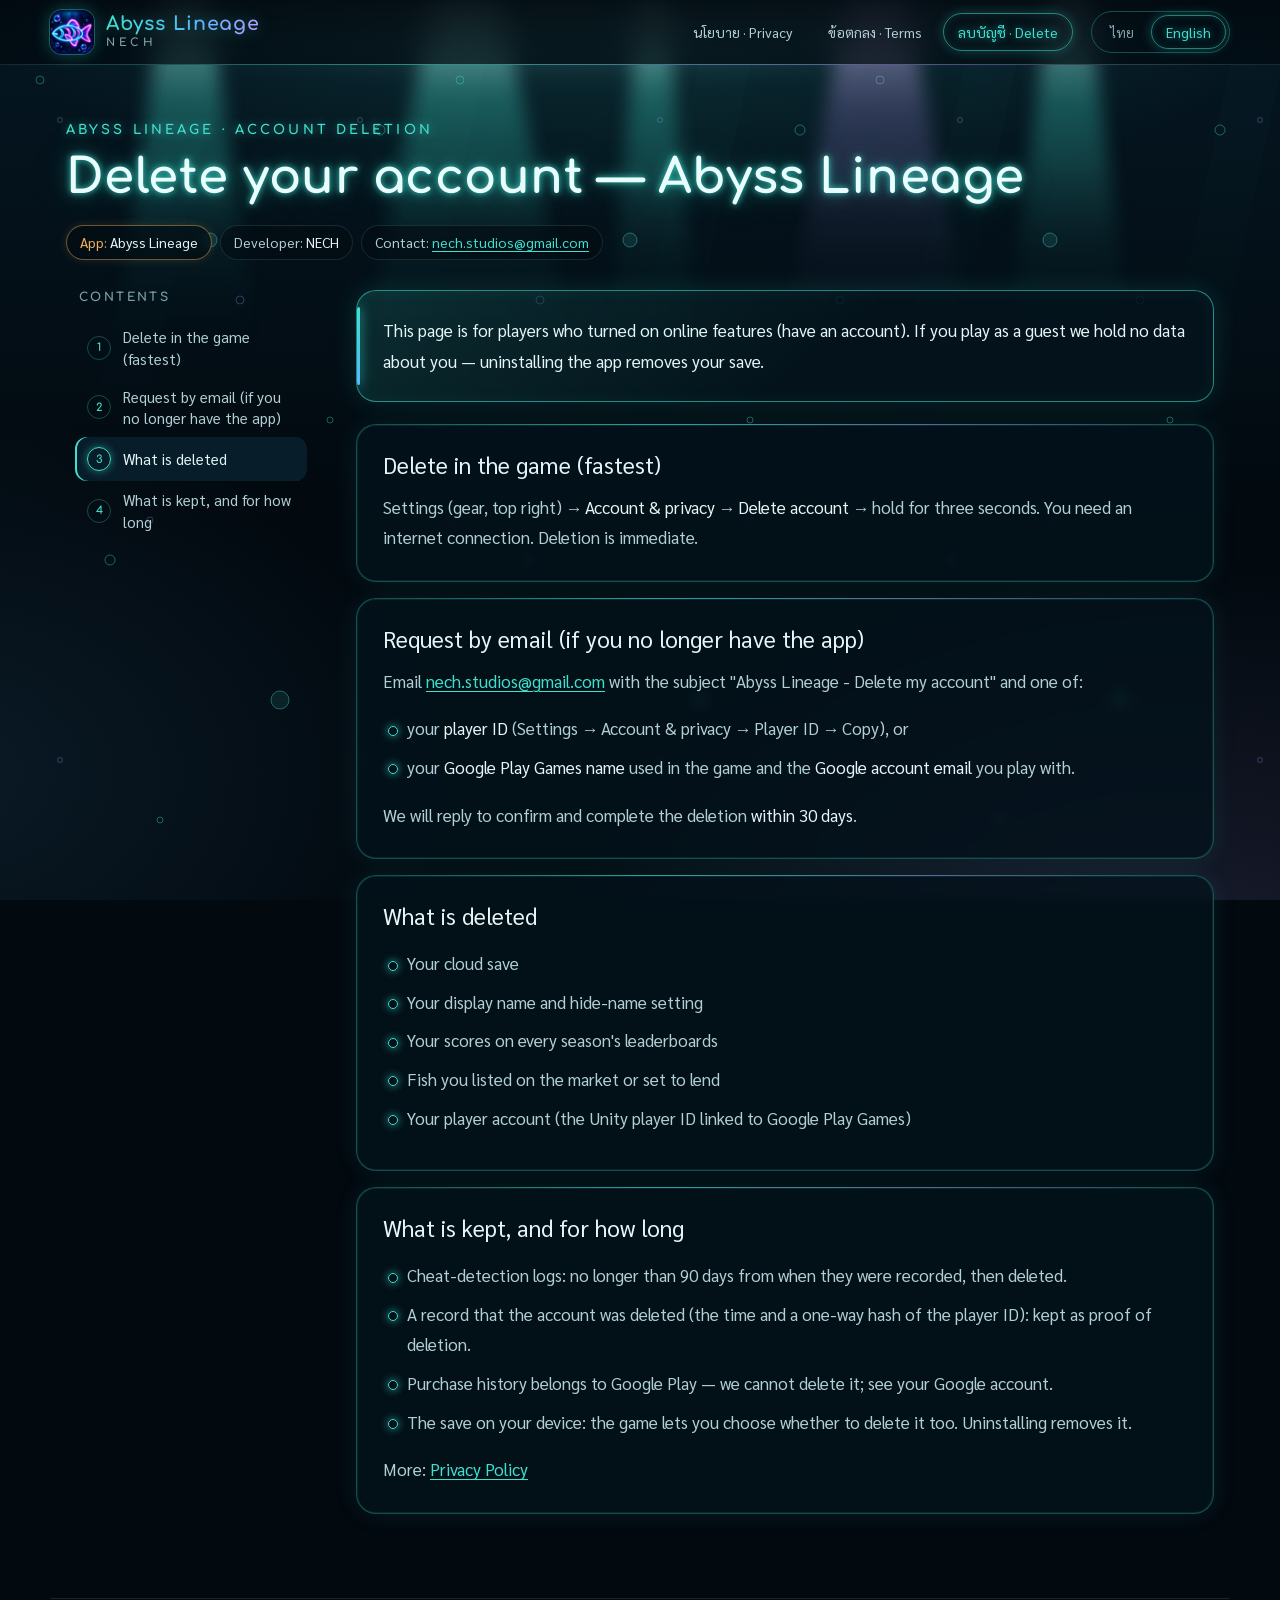
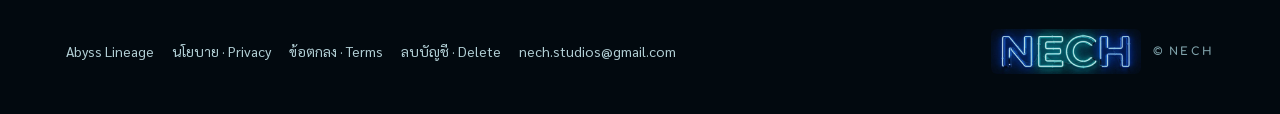
==== commit 698ca90d: "เผยแพร่เว็บจาก docs/site (repo เกม 9004de3)" ====
--- a/delete-account.html
+++ b/delete-account.html
@@ -24,7 +24,7 @@
 
 <section id="th" lang="th">
 <div class="hero">
-<div class="hero-art" aria-hidden="true"></div>
+<div class="hero-rays" aria-hidden="true"><i></i><i></i><i></i><i></i><i></i></div>
 <p class="kicker">Abyss Lineage · ACCOUNT DELETION</p>
 <h1>ขอลบบัญชี — Abyss Lineage</h1>
 <ul class="chips"><li>แอป: <b>Abyss Lineage</b></li><li>ผู้พัฒนา: <b>NECH</b></li><li>ติดต่อ: <a href="mailto:nech.studios@gmail.com">nech.studios@gmail.com</a></li></ul>
@@ -70,7 +70,7 @@
 
 <section id="en" lang="en">
 <div class="hero">
-<div class="hero-art" aria-hidden="true"></div>
+<div class="hero-rays" aria-hidden="true"><i></i><i></i><i></i><i></i><i></i></div>
 <p class="kicker">Abyss Lineage · ACCOUNT DELETION</p>
 <h1>Delete your account — Abyss Lineage</h1>
 <ul class="chips"><li>App: <b>Abyss Lineage</b></li><li>Developer: <b>NECH</b></li><li>Contact: <a href="mailto:nech.studios@gmail.com">nech.studios@gmail.com</a></li></ul>
--- a/site.css
+++ b/site.css
@@ -96,13 +96,39 @@
 .js main.doc > section[lang] + section[lang]{margin-top:0;padding-top:0;border-top:0}
 [hidden]{display:none !important}
 
-/* หัวหน้า — ภาพตู้ปลาเรืองแสงจากเกมจาง ๆ ข้างหลังชื่อหน้า */
+/* หัวหน้า — ลำแสงจากผิวน้ำส่องลงมาหลังชื่อหน้า (5 ต.ค. 69 แทนภาพตู้ปลาจาง ๆ "ไม่สวย")
+   ห้าลำ กว้างไม่เท่ากัน เอียงคนละมุม กระพริบช้า ๆ คนละจังหวะ — แสงที่ผ่านผิวน้ำไม่เคยนิ่งและไม่เคยเท่ากัน
+   โคนลำสว่างที่ผิวน้ำ จางลงตามความลึก · แสงฟุ้งที่ผิวน้ำ + ระลอกแสงบาง ๆ วิ่งตามแนวนอน */
 .hero{position:relative;padding:56px 0 24px;isolation:isolate}
-.hero-art{position:absolute;z-index:-1;left:50%;transform:translateX(-50%);top:0;width:100vw;height:100%;min-height:300px;
-  background:url("assets/tank-1600.jpg") center 38% / cover no-repeat;opacity:.42;
-  -webkit-mask-image:linear-gradient(180deg, rgba(0,0,0,.9) 0%, rgba(0,0,0,.55) 55%, transparent 100%);
-  mask-image:linear-gradient(180deg, rgba(0,0,0,.9) 0%, rgba(0,0,0,.55) 55%, transparent 100%)}
-@media (max-width:900px){.hero-art{background-image:url("assets/tank-800.jpg");opacity:.36}}
+.hero-rays{position:absolute;z-index:-1;left:50%;transform:translateX(-50%);top:-72px;width:100vw;height:calc(100% + 140px);min-height:380px;
+  overflow:hidden;pointer-events:none;filter:blur(9px);
+  background:
+    radial-gradient(60% 120px at 46% 0, rgba(150,255,240,.30), transparent 75%),
+    radial-gradient(34% 90px at 70% 0, rgba(182,156,255,.16), transparent 80%);
+  -webkit-mask-image:linear-gradient(180deg,#000 0%,#000 45%,transparent 100%);mask-image:linear-gradient(180deg,#000 0%,#000 45%,transparent 100%)}
+.hero-rays::before{content:"";position:absolute;left:-10%;right:-10%;top:0;height:120px;opacity:.55;
+  background:repeating-radial-gradient(ellipse 90px 14px at 50% 0, rgba(190,255,248,.22) 0 2px, transparent 3px 22px);
+  -webkit-mask-image:linear-gradient(180deg,#000,transparent);mask-image:linear-gradient(180deg,#000,transparent);
+  animation:ripple 9s linear infinite}
+/* ลำแสงเป็นรูปคางหมู แคบที่ผิวน้ำแล้วบานออกตามความลึก — ลำแสงจริงกระจายออกจากผิวน้ำ ไม่ใช่แท่งตรง */
+/* เบลอที่กล่องแม่ ไม่ใช่ที่ลำ — clip-path ตัดหลังเบลอ ถ้าเบลอที่ลำ ขอบคางหมูจะคมเป็นแผ่นกระดาษ */
+.hero-rays i{position:absolute;top:-4%;height:116%;transform-origin:50% 0;mix-blend-mode:screen;
+  clip-path:polygon(38% 0, 62% 0, 100% 100%, 0 100%);
+  background:linear-gradient(180deg, rgba(205,255,250,.62) 0%, rgba(63,224,207,.30) 28%, rgba(63,224,207,.08) 62%, transparent 90%);
+  animation:beam var(--d,9s) ease-in-out var(--w,0s) infinite alternate}
+.hero-rays i:nth-child(1){left:8%;width:clamp(90px,13vw,220px);--r:18deg;--d:8.5s;--w:-2s}
+.hero-rays i:nth-child(2){left:27%;width:clamp(130px,19vw,320px);--r:9deg;--d:11s;--w:-6s}
+.hero-rays i:nth-child(3){left:47%;width:clamp(60px,8vw,130px);--r:1deg;--d:7s;--w:-1s}
+.hero-rays i:nth-child(4){left:60%;width:clamp(120px,17vw,290px);--r:-8deg;--d:12.5s;--w:-8s;
+  background:linear-gradient(180deg, rgba(222,206,255,.58) 0%, rgba(182,156,255,.22) 30%, rgba(182,156,255,.06) 62%, transparent 90%)}
+.hero-rays i:nth-child(5){left:78%;width:clamp(80px,11vw,190px);--r:-17deg;--d:9.5s;--w:-4s}
+@keyframes beam{
+  0%{transform:rotate(var(--r)) translateX(-10px) scaleX(.85);opacity:.35}
+  45%{opacity:.95}
+  100%{transform:rotate(calc(var(--r) - 3deg)) translateX(12px) scaleX(1.12);opacity:.55}}
+@keyframes ripple{from{background-position:0 0}to{background-position:180px 0}}
+@media (max-width:700px){.hero-rays{top:-56px;filter:blur(7px)}.hero-rays i:nth-child(2),.hero-rays i:nth-child(4){opacity:.8}}
+@media (prefers-reduced-motion: reduce){.hero-rays::before,.hero-rays i{animation:none;opacity:.75;transform:rotate(var(--r))}}
 .kicker{margin:0 0 10px;font:700 13px/1.4 var(--head);letter-spacing:.24em;text-transform:uppercase;color:var(--bio);text-shadow:0 0 10px rgba(63,224,207,.6)}
 .hero h1{margin:0;font-size:clamp(30px,5.6vw,48px);line-height:1.2;text-wrap:balance;font-weight:700;color:#E9FDFF;text-shadow:var(--neon);
   animation:ignite 1.4s ease-out both}
@@ -241,7 +267,7 @@
 @media (prefers-reduced-motion: reduce){.sheet,.fab,.scrim{transition:none}}
 
 @media print{
-  .sea,.hero-art,header.top nav,nav.toc,footer.site nav,.fab,.sheet,.scrim{display:none !important}
+  .sea,.hero-rays,header.top nav,nav.toc,footer.site nav,.fab,.sheet,.scrim{display:none !important}
   body{background:#fff;color:#000} section.card{border:0;box-shadow:none;padding:0;background:none} .hero h1{text-shadow:none;color:#000}
   [hidden]{display:block !important}
 }
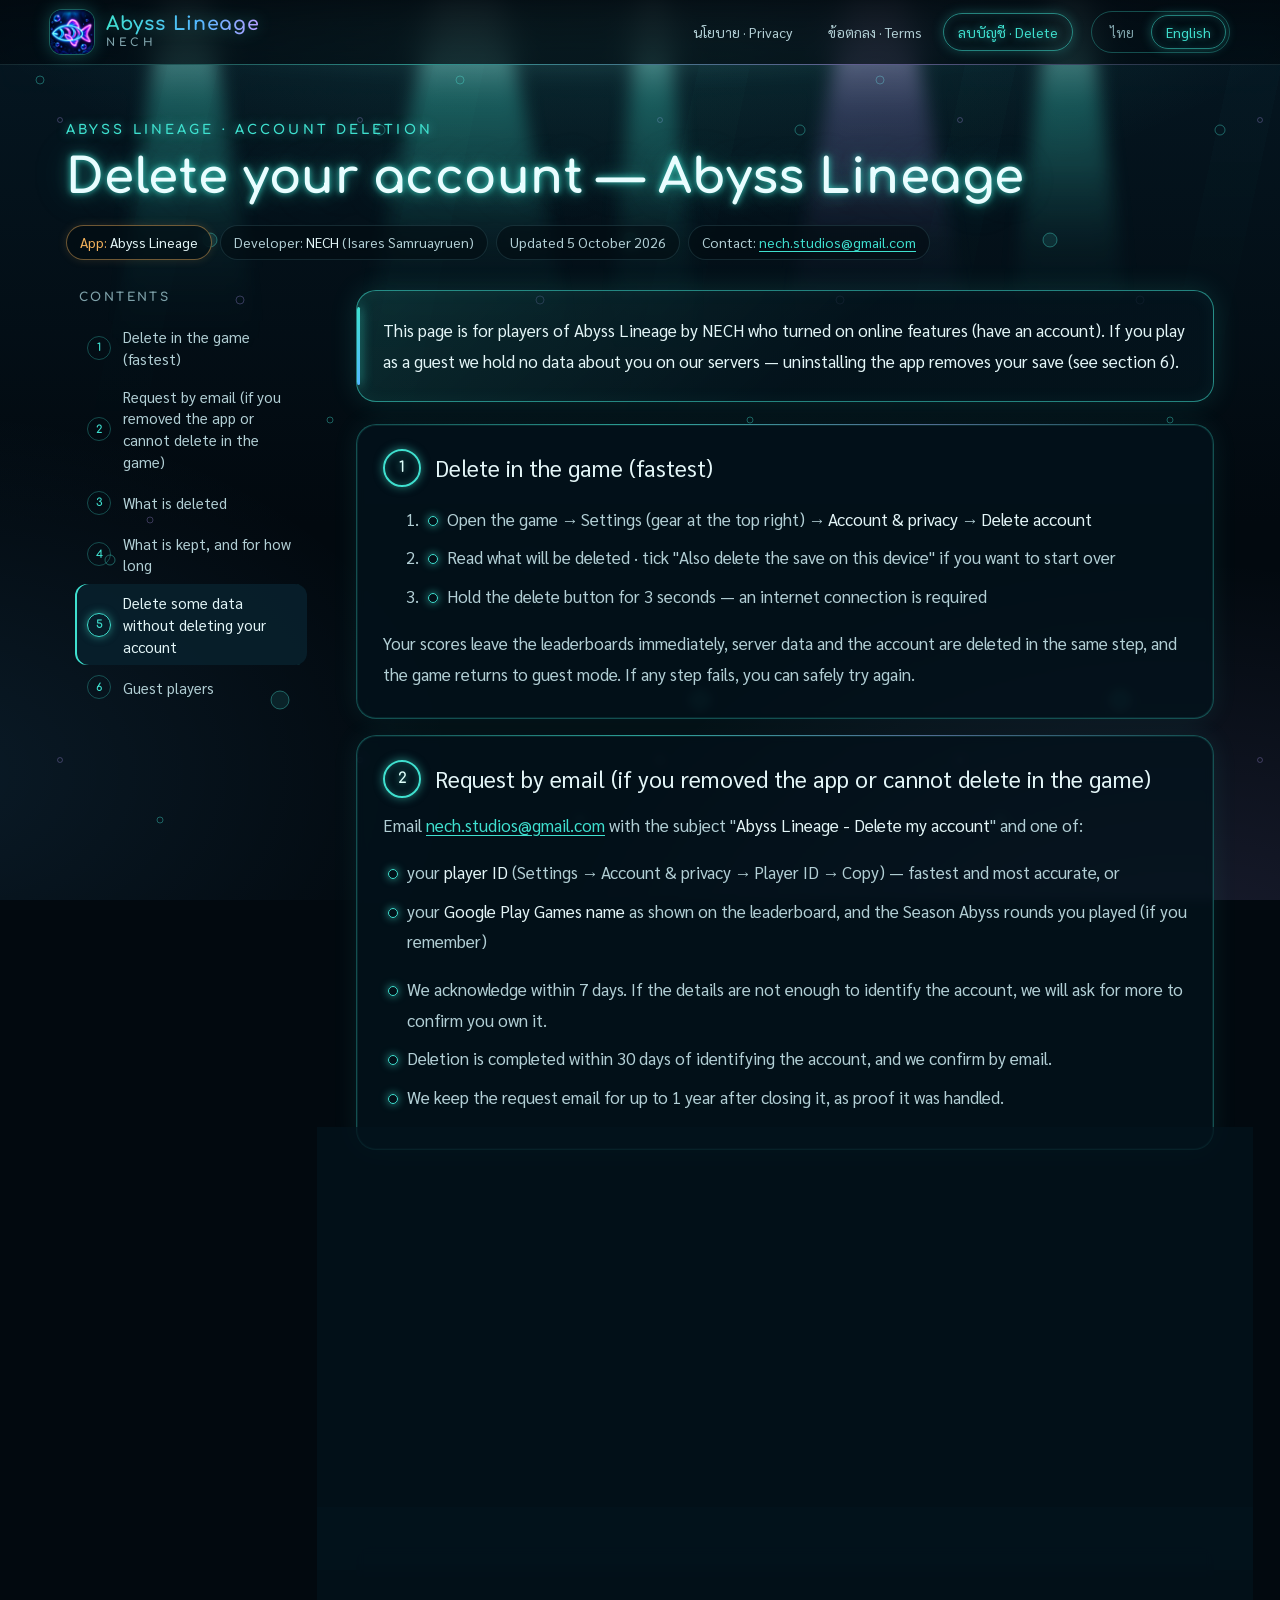
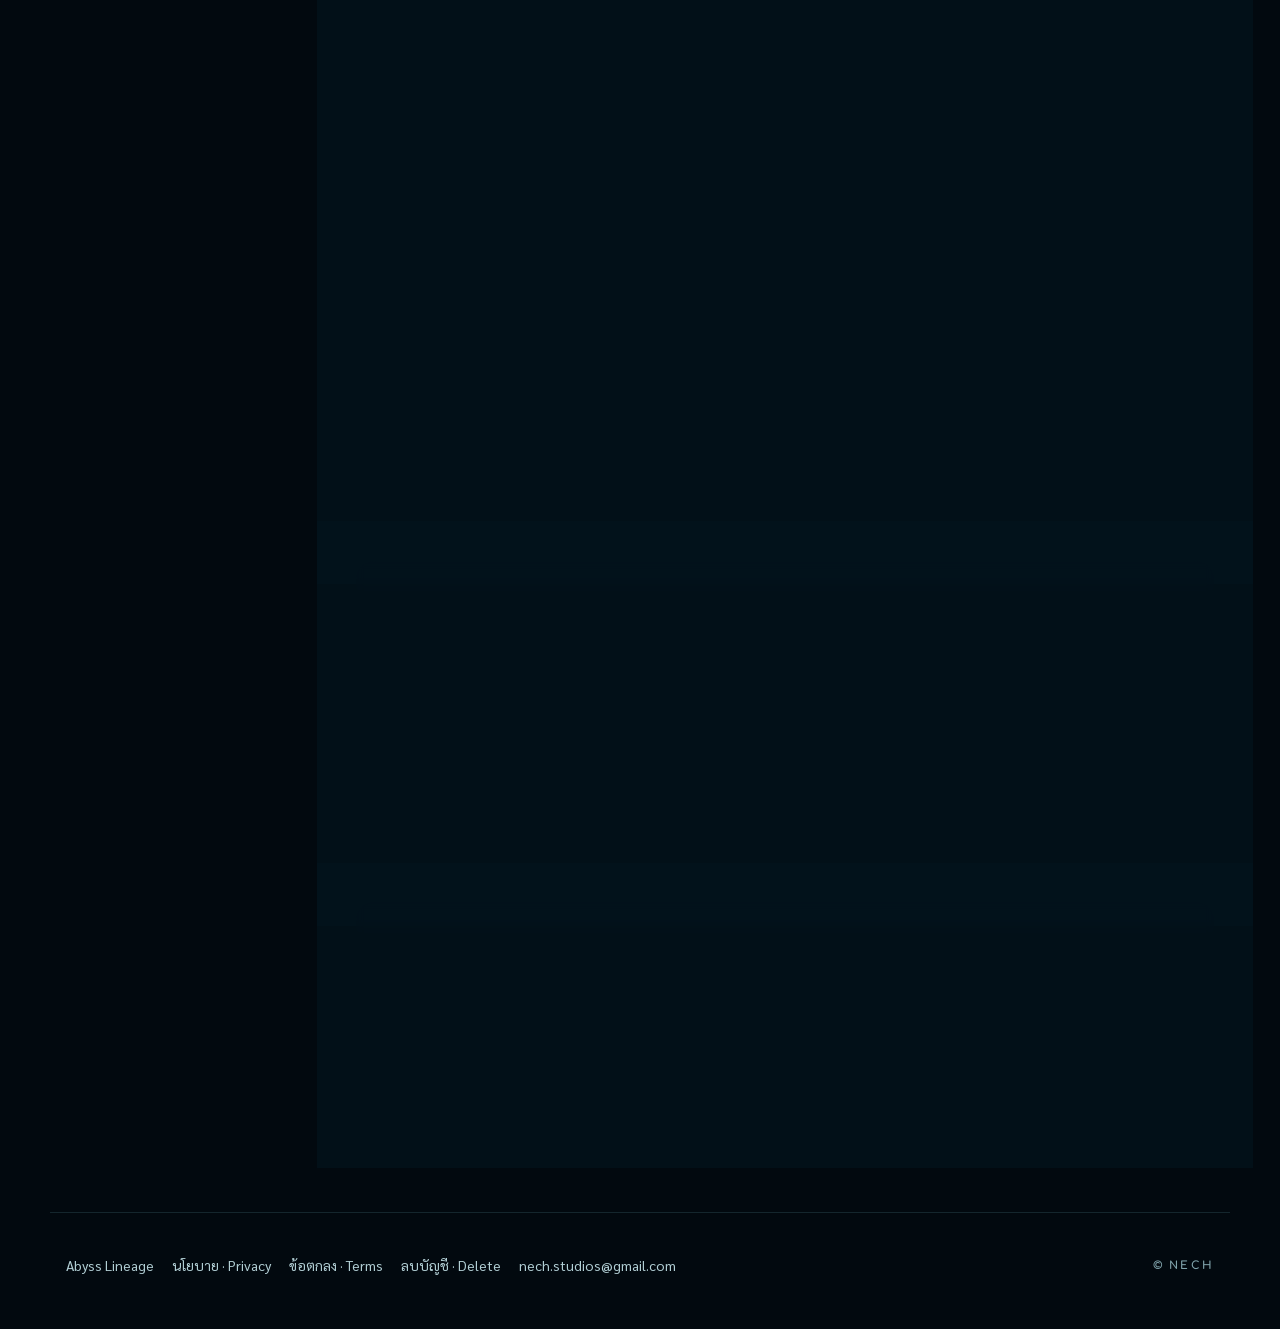
==== commit b0990f29: "เผยแพร่เว็บจาก docs/site (repo เกม 7bbfaae)" ====
--- a/delete-account.html
+++ b/delete-account.html
@@ -19,52 +19,81 @@
   <nav class="lang" aria-label="ภาษา / Language"><a href="#th" lang="th" data-lang="th" aria-pressed="false">ไทย</a><a href="#en" lang="en" data-lang="en" aria-pressed="false">English</a></nav>
 </header>
 <main class="doc" id="doc">
-<!-- ต้นฉบับ: docs/site/delete-account.html ใน repo เกม · ลิงก์นี้ใส่ในแบบฟอร์ม Data safety ช่อง "Delete account URL"
-     เจ้าของโปรเจกต์ลบตามคำขอด้วย tools/online/delete_player.py ภายใน 30 วัน -->
+<!-- ต้นฉบับ: docs/site/delete-account.html ใน repo เกม · ลิงก์นี้ใส่ใน Play Console → Data safety → Delete account URL · ปรับ 5 ต.ค. 69 ให้ตรงข้อกำหนดลบบัญชีของ Google Play -->
 
 <section id="th" lang="th">
 <div class="hero">
 <div class="hero-rays" aria-hidden="true"><i></i><i></i><i></i><i></i><i></i></div>
 <p class="kicker">Abyss Lineage · ACCOUNT DELETION</p>
 <h1>ขอลบบัญชี — Abyss Lineage</h1>
-<ul class="chips"><li>แอป: <b>Abyss Lineage</b></li><li>ผู้พัฒนา: <b>NECH</b></li><li>ติดต่อ: <a href="mailto:nech.studios@gmail.com">nech.studios@gmail.com</a></li></ul>
+<ul class="chips"><li>แอป: <b>Abyss Lineage</b></li><li>ผู้พัฒนา: <b>NECH</b> (อิสเรศร์ สำรวยรื่น)</li><li>อัปเดต 5 ตุลาคม 2569</li><li>ติดต่อ: <a href="mailto:nech.studios@gmail.com">nech.studios@gmail.com</a></li></ul>
 </div>
-<nav class="toc" aria-label="สารบัญ"><details open><summary>สารบัญ</summary><ol><li><a href="#th-1"><span class="n">1</span><span>ลบในเกม (เร็วที่สุด)</span></a></li><li><a href="#th-2"><span class="n">2</span><span>ขอลบทางอีเมล (สำหรับคนที่ลบแอปไปแล้ว)</span></a></li><li><a href="#th-3"><span class="n">3</span><span>สิ่งที่ถูกลบ</span></a></li><li><a href="#th-4"><span class="n">4</span><span>สิ่งที่เก็บต่อ และนานเท่าไร</span></a></li></ol></details></nav>
+<nav class="toc" aria-label="สารบัญ"><details open><summary>สารบัญ</summary><ol><li><a href="#th-1"><span class="n">1</span><span>ลบในเกม (เร็วที่สุด)</span></a></li><li><a href="#th-2"><span class="n">2</span><span>ขอลบทางอีเมล (ถ้าลบแอปไปแล้วหรือลบในเกมไม่ได้)</span></a></li><li><a href="#th-3"><span class="n">3</span><span>สิ่งที่ถูกลบ</span></a></li><li><a href="#th-4"><span class="n">4</span><span>สิ่งที่เก็บต่อ และนานเท่าไร</span></a></li><li><a href="#th-5"><span class="n">5</span><span>ลบข้อมูลบางส่วนโดยไม่ลบบัญชี</span></a></li><li><a href="#th-6"><span class="n">6</span><span>ผู้เล่นแบบผู้เยี่ยมชม</span></a></li></ol></details></nav>
 <div class="note">
-  <p>หน้านี้สำหรับผู้เล่นที่ <b>เปิดระบบออนไลน์</b> (มีบัญชี) · ถ้าเล่นแบบผู้เยี่ยมชม เราไม่มีข้อมูลของคุณ — ลบแอปแล้วเซฟในเครื่องหายทั้งหมด</p>
+  <p>หน้านี้สำหรับผู้เล่นเกม <b>Abyss Lineage</b> ของ <b>NECH</b> ที่<b>เปิดระบบออนไลน์</b> (มีบัญชี) · ถ้าเล่นแบบผู้เยี่ยมชม เราไม่มีข้อมูลของคุณบนเซิร์ฟเวอร์ — ลบแอปแล้วเซฟในเครื่องหายทั้งหมด (ดูหัวข้อ 6)</p>
 </div>
 <section class="card" id="th-1">
-<h2>ลบในเกม (เร็วที่สุด)</h2>
-<p>หน้าตั้งค่า (เฟืองมุมขวาบน) → <b>บัญชีและความเป็นส่วนตัว</b> → <b>ลบบัญชี</b> → กดค้างสามวินาที · ต้องต่ออินเทอร์เน็ต · ลบเสร็จทันที</p>
+<h2><span class="num">1</span><span>ลบในเกม (เร็วที่สุด)</span></h2>
+<ol>
+  <li>เปิดเกม → หน้าตั้งค่า (เฟืองมุมขวาบน) → <b>บัญชีและความเป็นส่วนตัว</b> → <b>ลบบัญชี</b></li>
+  <li>อ่านรายการสิ่งที่จะถูกลบ · ติ๊ก "ลบเซฟในเครื่องนี้ด้วย" ถ้าต้องการเริ่มเกมใหม่</li>
+  <li>กดค้าง 3 วินาทีที่ปุ่มลบ — ต้องต่ออินเทอร์เน็ต</li>
+</ol>
+<p>คะแนนหายจากอันดับทันที ข้อมูลบนเซิร์ฟเวอร์และบัญชีถูกลบในขั้นตอนเดียวกัน แล้วเกมกลับเป็นโหมดผู้เยี่ยมชม · ถ้าขั้นตอนใดล้ม กดลบซ้ำได้โดยไม่มีอะไรเสียหาย</p>
 </section>
 <section class="card" id="th-2">
-<h2>ขอลบทางอีเมล (สำหรับคนที่ลบแอปไปแล้ว)</h2>
-<p>ส่งอีเมลถึง <a href="mailto:nech.studios@gmail.com?subject=Abyss%20Lineage%20-%20Delete%20my%20account">nech.studios@gmail.com</a> หัวเรื่อง "Abyss Lineage - Delete my account" พร้อมข้อมูลอย่างใดอย่างหนึ่ง:</p>
+<h2><span class="num">2</span><span>ขอลบทางอีเมล (ถ้าลบแอปไปแล้วหรือลบในเกมไม่ได้)</span></h2>
+<p>ส่งอีเมลถึง <a href="mailto:nech.studios@gmail.com">nech.studios@gmail.com</a> หัวเรื่อง "<b>Abyss Lineage - Delete my account</b>" พร้อมข้อมูลอย่างใดอย่างหนึ่ง:</p>
 <ul>
-  <li><b>รหัสผู้เล่น</b> (ดูได้ในหน้าตั้งค่า → บัญชีและความเป็นส่วนตัว → รหัสผู้เล่น → คัดลอก) หรือ</li>
-  <li><b>ชื่อ Google Play Games</b> ที่ใช้ในเกม และ<b>อีเมลบัญชี Google</b> ที่ใช้เล่น</li>
+  <li><b>รหัสผู้เล่น</b> (หน้าตั้งค่า → บัญชีและความเป็นส่วนตัว → รหัสผู้เล่น → คัดลอก) — เร็วและแม่นที่สุด หรือ</li>
+  <li><b>ชื่อ Google Play Games</b> ที่แสดงในอันดับ และรอบเหวฤดูกาลที่เคยเล่น (ถ้าจำได้)</li>
 </ul>
-<p>เราจะตอบกลับเพื่อยืนยัน และลบให้เสร็จ <b>ภายใน 30 วัน</b></p>
+<ul>
+  <li>เราตอบรับภายใน 7 วัน · ถ้าข้อมูลไม่พอระบุบัญชี เราจะถามเพิ่มเพื่อยืนยันว่าคุณเป็นเจ้าของบัญชี</li>
+  <li>ลบเสร็จภายใน 30 วันนับจากวันที่ระบุบัญชีได้ แล้วแจ้งกลับทางอีเมล</li>
+  <li>อีเมลคำขอเก็บไว้ไม่เกิน 1 ปีหลังปิดเรื่อง เพื่อเป็นหลักฐานว่าดำเนินการแล้ว</li>
+</ul>
 </section>
 <section class="card" id="th-3">
-<h2>สิ่งที่ถูกลบ</h2>
+<h2><span class="num">3</span><span>สิ่งที่ถูกลบ</span></h2>
 <ul>
-  <li>เซฟเกมบนคลาวด์</li>
-  <li>ชื่อที่แสดงและตัวเลือกซ่อนชื่อ</li>
-  <li>คะแนนในอันดับทุกฤดู</li>
-  <li>ปลาที่ลงตลาดหรือตั้งให้ยืม</li>
-  <li>บัญชีผู้เล่น (รหัสผู้เล่นของ Unity ที่ผูกกับ Google Play Games)</li>
+  <li><b>บัญชีผู้เล่น</b> — รหัสผู้เล่นของ Unity และการผูกกับ Google Play Games</li>
+  <li><b>เซฟเกมบนคลาวด์</b> — ปลา ความคืบหน้า เงินในเกม การตั้งค่า และรหัสคำสั่งซื้อที่อยู่ในเซฟ</li>
+  <li><b>ชื่อที่แสดง</b> ในระบบชื่อผู้เล่นของ Unity (ถูกแทนด้วยชื่อกลางทันทีที่กดลบ แล้วลบไปพร้อมบัญชี) และตัวเลือกซ่อนชื่อ</li>
+  <li><b>ผลเหวฤดูกาล</b> ทุกรอบ — คะแนน ความลึก ทีมที่ใช้ และ<b>คะแนนในอันดับทุกฤดู</b></li>
+  <li><b>เซฟในเครื่อง</b> — เฉพาะเมื่อคุณติ๊กให้ลบด้วย (หรือลบแอป)</li>
 </ul>
 </section>
 <section class="card" id="th-4">
-<h2>สิ่งที่เก็บต่อ และนานเท่าไร</h2>
+<h2><span class="num">4</span><span>สิ่งที่เก็บต่อ และนานเท่าไร</span></h2>
+<div class="tbl"><table>
+  <thead><tr><th>ข้อมูล</th><th>เก็บนานเท่าไร · เพราะอะไร</th></tr></thead>
+  <tbody>
+    <tr><td data-label="ข้อมูล">บันทึกตรวจการโกงที่เกี่ยวกับบัญชีของคุณ</td><td data-label="เก็บนานเท่าไร · เพราะอะไร">ไม่เกิน 90 วันนับจากวันที่บันทึก แล้วลบ — ความปลอดภัยและความยุติธรรมของอันดับ</td></tr>
+    <tr><td data-label="ข้อมูล">รายงานที่คุณส่ง (รหัสของคุณอยู่ในรูปแฮชที่ย้อนกลับไม่ได้) และรายงานที่ผู้อื่นส่งเกี่ยวกับคุณ</td><td data-label="เก็บนานเท่าไร · เพราะอะไร">ไม่เกิน 90 วัน แล้วลบ — ตรวจคะแนนผิดปกติให้จบ</td></tr>
+    <tr><td data-label="ข้อมูล">แฮชของรหัสผู้เล่น (ย้อนกลับเป็นรหัสไม่ได้)</td><td data-label="เก็บนานเท่าไร · เพราะอะไร">ตราบที่อันดับของรอบที่คุณเคยลงยังอยู่ในระบบ — กันไม่ให้คะแนนเดิมกลับมาแสดง</td></tr>
+    <tr><td data-label="ข้อมูล">อีเมลคำขอลบ (ถ้าขอทางอีเมล)</td><td data-label="เก็บนานเท่าไร · เพราะอะไร">ไม่เกิน 1 ปีหลังปิดเรื่อง — หลักฐานว่าดำเนินการแล้ว</td></tr>
+    <tr><td data-label="ข้อมูล">บันทึกการทำงานของเซิร์ฟเวอร์ (รหัสผู้เล่นแบบย่อ)</td><td data-label="เก็บนานเท่าไร · เพราะอะไร">ตามระยะที่ Unity กำหนด</td></tr>
+    <tr><td data-label="ข้อมูล">ข้อมูลที่ Google เก็บเอง — ประวัติการซื้อ โปรไฟล์ Google Play Games และข้อมูลโฆษณา</td><td data-label="เก็บนานเท่าไร · เพราะอะไร">ตามนโยบายของ Google เราลบแทนไม่ได้ — จัดการได้ที่<a href="https://myaccount.google.com/data-and-privacy">บัญชี Google ของคุณ</a> · ประวัติการซื้อจำเป็นต่อการคืนเงินและภาษี</td></tr>
+  </tbody>
+</table></div>
+</section>
+<section class="card" id="th-5">
+<h2><span class="num">5</span><span>ลบข้อมูลบางส่วนโดยไม่ลบบัญชี</span></h2>
 <ul>
-  <li>บันทึกตรวจการโกง: ไม่เกิน 90 วันนับจากวันที่บันทึก แล้วลบ</li>
-  <li>บันทึกว่ามีการลบ (เวลา และรหัสผู้เล่นที่แปลงด้วยฟังก์ชันแฮชจนย้อนกลับไม่ได้): เก็บเป็นหลักฐานว่าลบแล้ว</li>
-  <li>ประวัติการซื้อเป็นข้อมูลของ Google Play — เราลบให้ไม่ได้ ดูได้ที่บัญชี Google ของคุณ</li>
-  <li>เซฟในเครื่องของคุณ: ในเกมเลือกได้ว่าจะลบด้วยไหม · ลบแอปแล้วหายทั้งหมด</li>
+  <li><b>ซ่อนชื่อ</b> — หน้าตั้งค่า → บัญชีและความเป็นส่วนตัว → ซ่อนชื่อ (อันดับแสดงเป็น "ผู้เล่นใต้เหว #ตัวเลข")</li>
+  <li><b>ออกจากระบบ</b> — หยุดซิงก์ เซฟบนคลาวด์ยังอยู่จนกว่าจะลบบัญชี</li>
+  <li><b>ขอลบเฉพาะผลเหวฤดูกาล</b> หรือข้อมูลบางอย่าง — ส่งอีเมลถึง <a href="mailto:nech.studios@gmail.com">nech.studios@gmail.com</a> พร้อมรหัสผู้เล่น · ทำให้ภายใน 30 วัน</li>
+  <li><b>รหัสโฆษณา</b> — ตั้งค่า Android → ความเป็นส่วนตัว → โฆษณา → ลบหรือรีเซ็ตรหัสโฆษณา</li>
 </ul>
-<p>อ่านเพิ่มเติม: <a href="privacy.html#th">นโยบายความเป็นส่วนตัว</a></p>
+</section>
+<section class="card" id="th-6">
+<h2><span class="num">6</span><span>ผู้เล่นแบบผู้เยี่ยมชม</span></h2>
+<ul>
+  <li>เราไม่มีข้อมูลของคุณบนเซิร์ฟเวอร์ — เซฟอยู่ในเครื่องเท่านั้น</li>
+  <li>ลบได้ด้วยการลบแอป หรือ ตั้งค่า Android → แอป → Abyss Lineage → พื้นที่เก็บข้อมูล → ล้างข้อมูล</li>
+  <li>ข้อมูลโฆษณาที่ Google เก็บ จัดการผ่านการตั้งค่าโฆษณาของ Android ตามข้อข้างบน</li>
+</ul>
 </section>
 </section>
 
@@ -73,44 +102,74 @@
 <div class="hero-rays" aria-hidden="true"><i></i><i></i><i></i><i></i><i></i></div>
 <p class="kicker">Abyss Lineage · ACCOUNT DELETION</p>
 <h1>Delete your account — Abyss Lineage</h1>
-<ul class="chips"><li>App: <b>Abyss Lineage</b></li><li>Developer: <b>NECH</b></li><li>Contact: <a href="mailto:nech.studios@gmail.com">nech.studios@gmail.com</a></li></ul>
+<ul class="chips"><li>App: <b>Abyss Lineage</b></li><li>Developer: <b>NECH</b> (Isares Samruayruen)</li><li>Updated 5 October 2026</li><li>Contact: <a href="mailto:nech.studios@gmail.com">nech.studios@gmail.com</a></li></ul>
 </div>
-<nav class="toc" aria-label="Contents"><details open><summary>Contents</summary><ol><li><a href="#en-1"><span class="n">1</span><span>Delete in the game (fastest)</span></a></li><li><a href="#en-2"><span class="n">2</span><span>Request by email (if you no longer have the app)</span></a></li><li><a href="#en-3"><span class="n">3</span><span>What is deleted</span></a></li><li><a href="#en-4"><span class="n">4</span><span>What is kept, and for how long</span></a></li></ol></details></nav>
+<nav class="toc" aria-label="Contents"><details open><summary>Contents</summary><ol><li><a href="#en-1"><span class="n">1</span><span>Delete in the game (fastest)</span></a></li><li><a href="#en-2"><span class="n">2</span><span>Request by email (if you removed the app or cannot delete in the game)</span></a></li><li><a href="#en-3"><span class="n">3</span><span>What is deleted</span></a></li><li><a href="#en-4"><span class="n">4</span><span>What is kept, and for how long</span></a></li><li><a href="#en-5"><span class="n">5</span><span>Delete some data without deleting your account</span></a></li><li><a href="#en-6"><span class="n">6</span><span>Guest players</span></a></li></ol></details></nav>
 <div class="note">
-  <p>This page is for players who <b>turned on online features</b> (have an account). If you play as a guest we hold no data about you — uninstalling the app removes your save.</p>
+  <p>This page is for players of <b>Abyss Lineage</b> by <b>NECH</b> who <b>turned on online features</b> (have an account). If you play as a guest we hold no data about you on our servers — uninstalling the app removes your save (see section 6).</p>
 </div>
 <section class="card" id="en-1">
-<h2>Delete in the game (fastest)</h2>
-<p>Settings (gear, top right) → <b>Account &amp; privacy</b> → <b>Delete account</b> → hold for three seconds. You need an internet connection. Deletion is immediate.</p>
+<h2><span class="num">1</span><span>Delete in the game (fastest)</span></h2>
+<ol>
+  <li>Open the game → Settings (gear at the top right) → <b>Account &amp; privacy</b> → <b>Delete account</b></li>
+  <li>Read what will be deleted · tick "Also delete the save on this device" if you want to start over</li>
+  <li>Hold the delete button for 3 seconds — an internet connection is required</li>
+</ol>
+<p>Your scores leave the leaderboards immediately, server data and the account are deleted in the same step, and the game returns to guest mode. If any step fails, you can safely try again.</p>
 </section>
 <section class="card" id="en-2">
-<h2>Request by email (if you no longer have the app)</h2>
-<p>Email <a href="mailto:nech.studios@gmail.com?subject=Abyss%20Lineage%20-%20Delete%20my%20account">nech.studios@gmail.com</a> with the subject "Abyss Lineage - Delete my account" and one of:</p>
+<h2><span class="num">2</span><span>Request by email (if you removed the app or cannot delete in the game)</span></h2>
+<p>Email <a href="mailto:nech.studios@gmail.com">nech.studios@gmail.com</a> with the subject "<b>Abyss Lineage - Delete my account</b>" and one of:</p>
 <ul>
-  <li>your <b>player ID</b> (Settings → Account &amp; privacy → Player ID → Copy), or</li>
-  <li>your <b>Google Play Games name</b> used in the game and the <b>Google account email</b> you play with.</li>
+  <li>your <b>player ID</b> (Settings → Account &amp; privacy → Player ID → Copy) — fastest and most accurate, or</li>
+  <li>your <b>Google Play Games name</b> as shown on the leaderboard, and the Season Abyss rounds you played (if you remember)</li>
 </ul>
-<p>We will reply to confirm and complete the deletion <b>within 30 days</b>.</p>
+<ul>
+  <li>We acknowledge within 7 days. If the details are not enough to identify the account, we will ask for more to confirm you own it.</li>
+  <li>Deletion is completed within 30 days of identifying the account, and we confirm by email.</li>
+  <li>We keep the request email for up to 1 year after closing it, as proof it was handled.</li>
+</ul>
 </section>
 <section class="card" id="en-3">
-<h2>What is deleted</h2>
+<h2><span class="num">3</span><span>What is deleted</span></h2>
 <ul>
-  <li>Your cloud save</li>
-  <li>Your display name and hide-name setting</li>
-  <li>Your scores on every season's leaderboards</li>
-  <li>Fish you listed on the market or set to lend</li>
-  <li>Your player account (the Unity player ID linked to Google Play Games)</li>
+  <li>Your <b>player account</b> — the Unity player ID and its link to Google Play Games</li>
+  <li>Your <b>cloud save</b> — fish, progress, in-game currency, settings and the order IDs stored in the save</li>
+  <li>Your <b>display name</b> in Unity's player name system (replaced with a neutral name as soon as you delete, then removed with the account) and your hide-name option</li>
+  <li>Your <b>Season Abyss results</b> for every round — scores, depth, teams used, and <b>leaderboard scores for every season</b></li>
+  <li>The <b>save on your device</b> — only if you tick the option (or uninstall the app)</li>
 </ul>
 </section>
 <section class="card" id="en-4">
-<h2>What is kept, and for how long</h2>
+<h2><span class="num">4</span><span>What is kept, and for how long</span></h2>
+<div class="tbl"><table>
+  <thead><tr><th>Data</th><th>How long · why</th></tr></thead>
+  <tbody>
+    <tr><td data-label="Data">Cheat-check records about your account</td><td data-label="How long · why">Up to 90 days from when recorded, then deleted — security and fair rankings</td></tr>
+    <tr><td data-label="Data">Reports you sent (your ID is an irreversible hash) and reports others sent about you</td><td data-label="How long · why">Up to 90 days, then deleted — to finish reviewing suspicious scores</td></tr>
+    <tr><td data-label="Data">A hash of your player ID (cannot be turned back into the ID)</td><td data-label="How long · why">As long as leaderboards of rounds you played remain in the system — keeps your old scores from reappearing</td></tr>
+    <tr><td data-label="Data">Your deletion request email (if you asked by email)</td><td data-label="How long · why">Up to 1 year after closing — proof it was handled</td></tr>
+    <tr><td data-label="Data">Server operation logs (shortened player ID)</td><td data-label="How long · why">According to Unity's retention</td></tr>
+    <tr><td data-label="Data">Data Google keeps itself — purchase history, your Google Play Games profile and ads data</td><td data-label="How long · why">Under Google's policies; we cannot delete it for you — manage it in your <a href="https://myaccount.google.com/data-and-privacy">Google Account</a> · purchase history is needed for refunds and tax</td></tr>
+  </tbody>
+</table></div>
+</section>
+<section class="card" id="en-5">
+<h2><span class="num">5</span><span>Delete some data without deleting your account</span></h2>
 <ul>
-  <li>Cheat-detection logs: no longer than 90 days from when they were recorded, then deleted.</li>
-  <li>A record that the account was deleted (the time and a one-way hash of the player ID): kept as proof of deletion.</li>
-  <li>Purchase history belongs to Google Play — we cannot delete it; see your Google account.</li>
-  <li>The save on your device: the game lets you choose whether to delete it too. Uninstalling removes it.</li>
+  <li><b>Hide your name</b> — Settings → Account &amp; privacy → Hide name (the leaderboard shows "Abyss player #number")</li>
+  <li><b>Sign out</b> — stops syncing; your cloud save stays until you delete your account</li>
+  <li><b>Delete only your Season Abyss results</b> or specific data — email <a href="mailto:nech.studios@gmail.com">nech.studios@gmail.com</a> with your player ID · done within 30 days</li>
+  <li><b>Advertising ID</b> — Android Settings → Privacy → Ads → delete or reset your advertising ID</li>
 </ul>
-<p>More: <a href="privacy.html#en">Privacy Policy</a></p>
+</section>
+<section class="card" id="en-6">
+<h2><span class="num">6</span><span>Guest players</span></h2>
+<ul>
+  <li>We hold no data about you on our servers — your save is only on your device.</li>
+  <li>Delete it by uninstalling the app, or Android Settings → Apps → Abyss Lineage → Storage → Clear data.</li>
+  <li>Ads data kept by Google is managed through Android's ad settings as above.</li>
+</ul>
 </section>
 </section>
 </main>
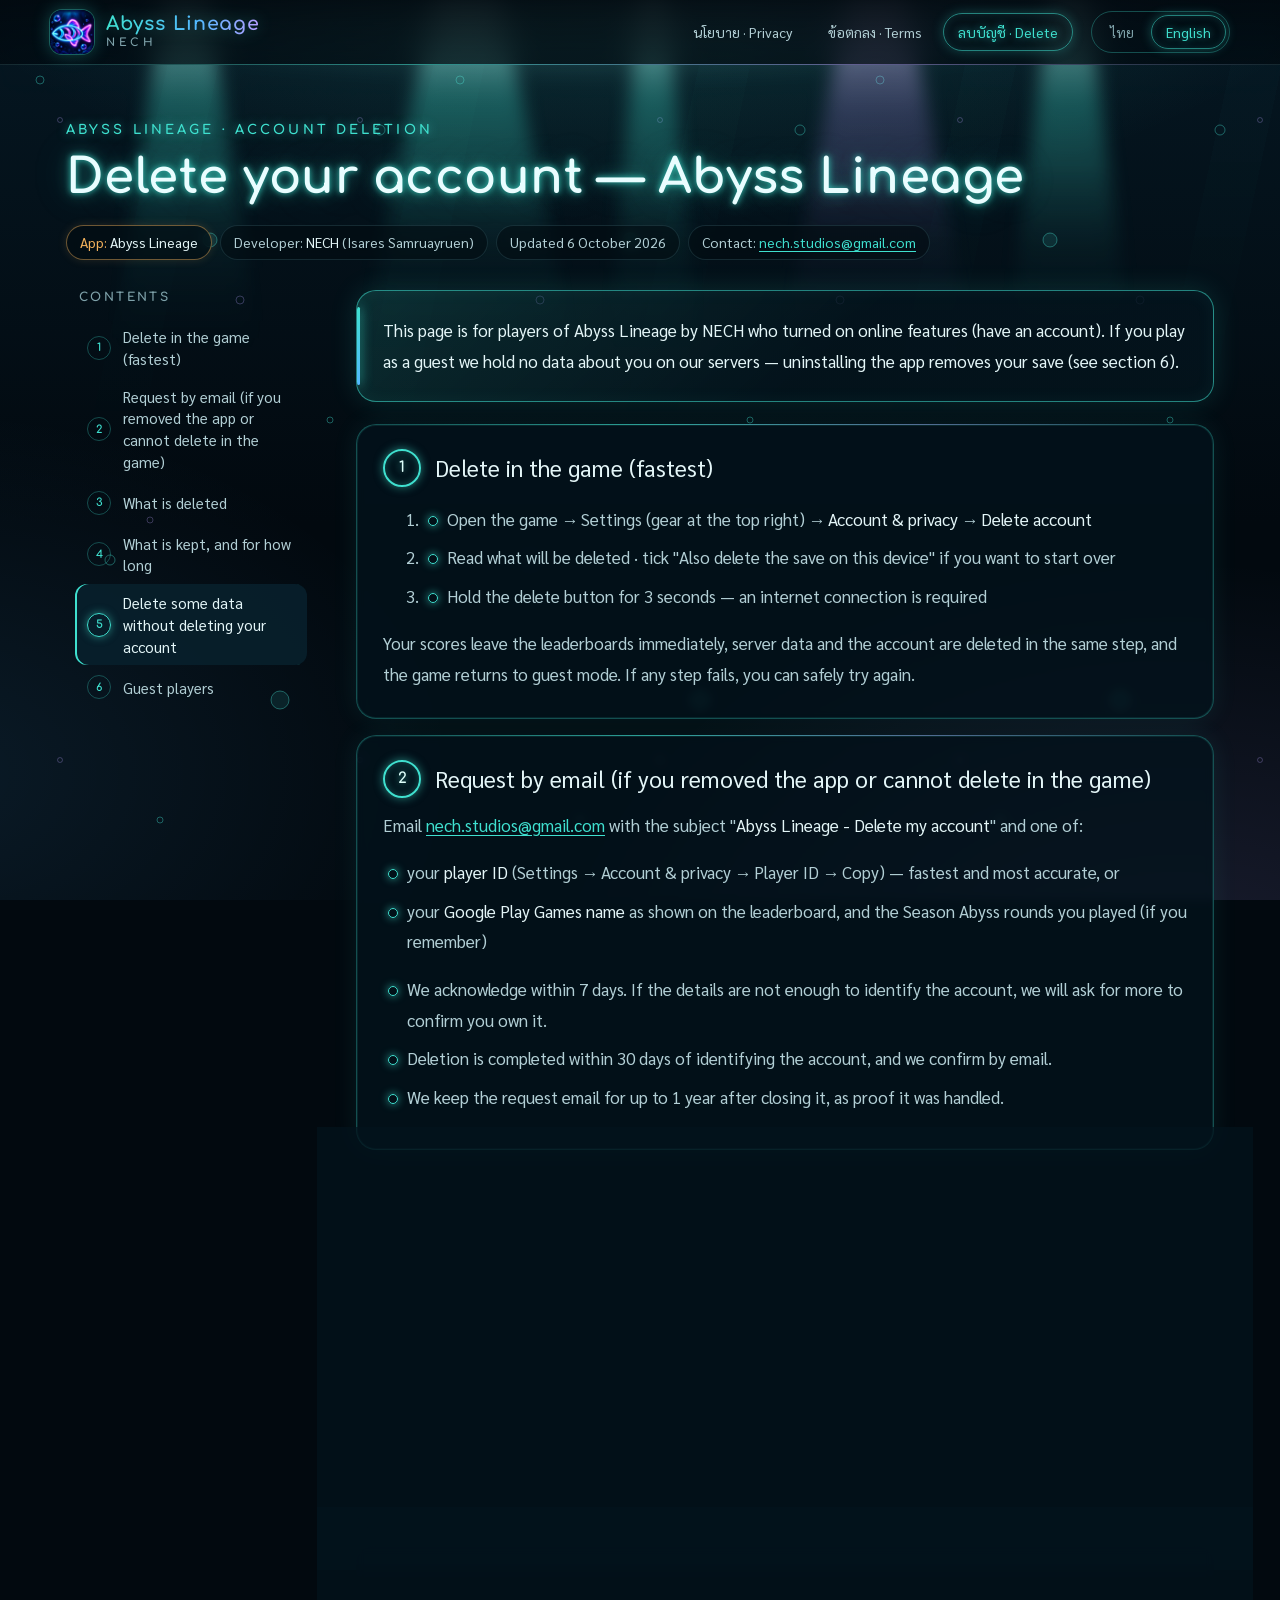
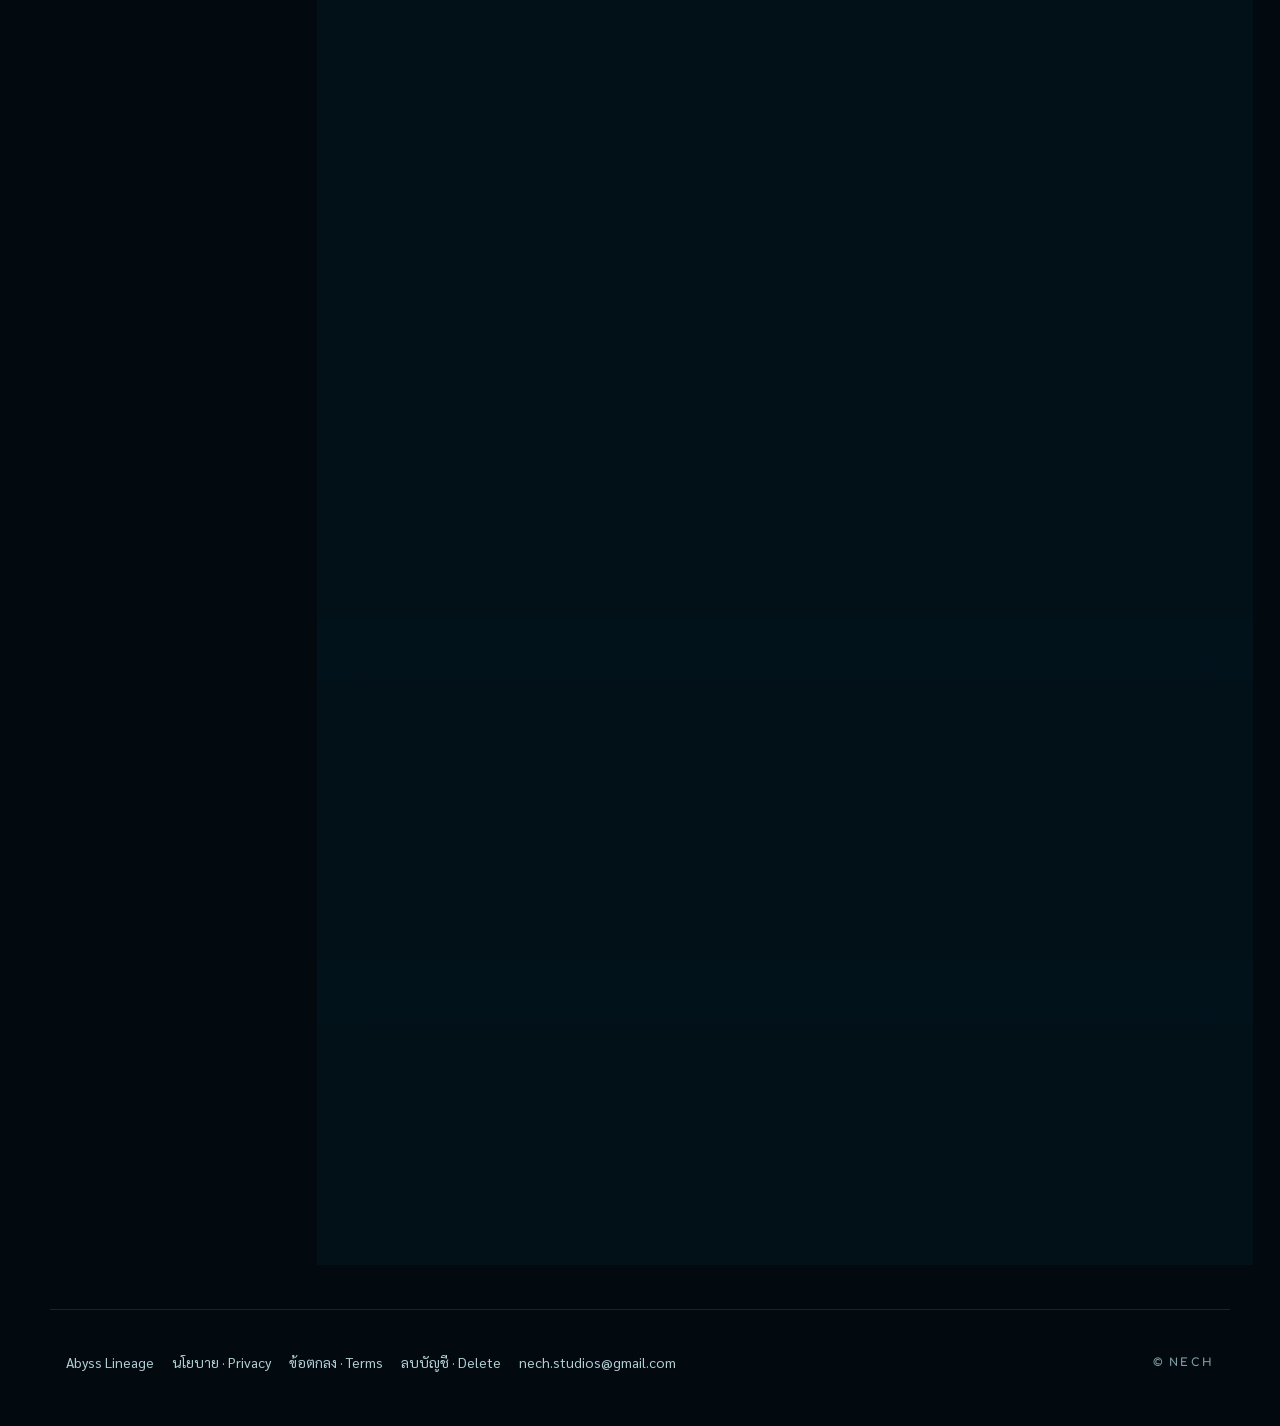
==== commit f78b74c3: "เผยแพร่เว็บจาก docs/site (repo เกม 5a6c60c)" ====
--- a/delete-account.html
+++ b/delete-account.html
@@ -26,7 +26,7 @@
 <div class="hero-rays" aria-hidden="true"><i></i><i></i><i></i><i></i><i></i></div>
 <p class="kicker">Abyss Lineage · ACCOUNT DELETION</p>
 <h1>ขอลบบัญชี — Abyss Lineage</h1>
-<ul class="chips"><li>แอป: <b>Abyss Lineage</b></li><li>ผู้พัฒนา: <b>NECH</b> (อิสเรศร์ สำรวยรื่น)</li><li>อัปเดต 5 ตุลาคม 2569</li><li>ติดต่อ: <a href="mailto:nech.studios@gmail.com">nech.studios@gmail.com</a></li></ul>
+<ul class="chips"><li>แอป: <b>Abyss Lineage</b></li><li>ผู้พัฒนา: <b>NECH</b> (อิสเรศร์ สำรวยรื่น)</li><li>อัปเดต 6 ตุลาคม 2569</li><li>ติดต่อ: <a href="mailto:nech.studios@gmail.com">nech.studios@gmail.com</a></li></ul>
 </div>
 <nav class="toc" aria-label="สารบัญ"><details open><summary>สารบัญ</summary><ol><li><a href="#th-1"><span class="n">1</span><span>ลบในเกม (เร็วที่สุด)</span></a></li><li><a href="#th-2"><span class="n">2</span><span>ขอลบทางอีเมล (ถ้าลบแอปไปแล้วหรือลบในเกมไม่ได้)</span></a></li><li><a href="#th-3"><span class="n">3</span><span>สิ่งที่ถูกลบ</span></a></li><li><a href="#th-4"><span class="n">4</span><span>สิ่งที่เก็บต่อ และนานเท่าไร</span></a></li><li><a href="#th-5"><span class="n">5</span><span>ลบข้อมูลบางส่วนโดยไม่ลบบัญชี</span></a></li><li><a href="#th-6"><span class="n">6</span><span>ผู้เล่นแบบผู้เยี่ยมชม</span></a></li></ol></details></nav>
 <div class="note">
@@ -72,6 +72,7 @@
     <tr><td data-label="ข้อมูล">บันทึกตรวจการโกงที่เกี่ยวกับบัญชีของคุณ</td><td data-label="เก็บนานเท่าไร · เพราะอะไร">ไม่เกิน 90 วันนับจากวันที่บันทึก แล้วลบ — ความปลอดภัยและความยุติธรรมของอันดับ</td></tr>
     <tr><td data-label="ข้อมูล">รายงานที่คุณส่ง (รหัสของคุณอยู่ในรูปแฮชที่ย้อนกลับไม่ได้) และรายงานที่ผู้อื่นส่งเกี่ยวกับคุณ</td><td data-label="เก็บนานเท่าไร · เพราะอะไร">ไม่เกิน 90 วัน แล้วลบ — ตรวจคะแนนผิดปกติให้จบ</td></tr>
     <tr><td data-label="ข้อมูล">แฮชของรหัสผู้เล่น (ย้อนกลับเป็นรหัสไม่ได้)</td><td data-label="เก็บนานเท่าไร · เพราะอะไร">ตราบที่อันดับของรอบที่คุณเคยลงยังอยู่ในระบบ — กันไม่ให้คะแนนเดิมกลับมาแสดง</td></tr>
+    <tr><td data-label="ข้อมูล">แฮชของใบเสร็จการซื้อคู่กับแฮชของรหัสผู้เล่น (ย้อนกลับไม่ได้) รหัสสินค้า และเวลา</td><td data-label="เก็บนานเท่าไร · เพราะอะไร">ตราบที่เกมยังขายของ — กันใบเสร็จเดียวถูกใช้ซ้ำ · บันทึกความผิดปกติในเซฟและผลตรวจ Play Integrity ล่าสุด<b>ลบไปพร้อมบัญชี</b></td></tr>
     <tr><td data-label="ข้อมูล">อีเมลคำขอลบ (ถ้าขอทางอีเมล)</td><td data-label="เก็บนานเท่าไร · เพราะอะไร">ไม่เกิน 1 ปีหลังปิดเรื่อง — หลักฐานว่าดำเนินการแล้ว</td></tr>
     <tr><td data-label="ข้อมูล">บันทึกการทำงานของเซิร์ฟเวอร์ (รหัสผู้เล่นแบบย่อ)</td><td data-label="เก็บนานเท่าไร · เพราะอะไร">ตามระยะที่ Unity กำหนด</td></tr>
     <tr><td data-label="ข้อมูล">ข้อมูลที่ Google เก็บเอง — ประวัติการซื้อ โปรไฟล์ Google Play Games และข้อมูลโฆษณา</td><td data-label="เก็บนานเท่าไร · เพราะอะไร">ตามนโยบายของ Google เราลบแทนไม่ได้ — จัดการได้ที่<a href="https://myaccount.google.com/data-and-privacy">บัญชี Google ของคุณ</a> · ประวัติการซื้อจำเป็นต่อการคืนเงินและภาษี</td></tr>
@@ -102,7 +103,7 @@
 <div class="hero-rays" aria-hidden="true"><i></i><i></i><i></i><i></i><i></i></div>
 <p class="kicker">Abyss Lineage · ACCOUNT DELETION</p>
 <h1>Delete your account — Abyss Lineage</h1>
-<ul class="chips"><li>App: <b>Abyss Lineage</b></li><li>Developer: <b>NECH</b> (Isares Samruayruen)</li><li>Updated 5 October 2026</li><li>Contact: <a href="mailto:nech.studios@gmail.com">nech.studios@gmail.com</a></li></ul>
+<ul class="chips"><li>App: <b>Abyss Lineage</b></li><li>Developer: <b>NECH</b> (Isares Samruayruen)</li><li>Updated 6 October 2026</li><li>Contact: <a href="mailto:nech.studios@gmail.com">nech.studios@gmail.com</a></li></ul>
 </div>
 <nav class="toc" aria-label="Contents"><details open><summary>Contents</summary><ol><li><a href="#en-1"><span class="n">1</span><span>Delete in the game (fastest)</span></a></li><li><a href="#en-2"><span class="n">2</span><span>Request by email (if you removed the app or cannot delete in the game)</span></a></li><li><a href="#en-3"><span class="n">3</span><span>What is deleted</span></a></li><li><a href="#en-4"><span class="n">4</span><span>What is kept, and for how long</span></a></li><li><a href="#en-5"><span class="n">5</span><span>Delete some data without deleting your account</span></a></li><li><a href="#en-6"><span class="n">6</span><span>Guest players</span></a></li></ol></details></nav>
 <div class="note">
@@ -148,6 +149,7 @@
     <tr><td data-label="Data">Cheat-check records about your account</td><td data-label="How long · why">Up to 90 days from when recorded, then deleted — security and fair rankings</td></tr>
     <tr><td data-label="Data">Reports you sent (your ID is an irreversible hash) and reports others sent about you</td><td data-label="How long · why">Up to 90 days, then deleted — to finish reviewing suspicious scores</td></tr>
     <tr><td data-label="Data">A hash of your player ID (cannot be turned back into the ID)</td><td data-label="How long · why">As long as leaderboards of rounds you played remain in the system — keeps your old scores from reappearing</td></tr>
+    <tr><td data-label="Data">Hashes of purchase receipts with a hash of your player ID (irreversible), the product ID and the time</td><td data-label="How long · why">For as long as the game sells items — stops one receipt being reused · the anomaly log in your save and the latest Play Integrity result <b>are deleted with the account</b></td></tr>
     <tr><td data-label="Data">Your deletion request email (if you asked by email)</td><td data-label="How long · why">Up to 1 year after closing — proof it was handled</td></tr>
     <tr><td data-label="Data">Server operation logs (shortened player ID)</td><td data-label="How long · why">According to Unity's retention</td></tr>
     <tr><td data-label="Data">Data Google keeps itself — purchase history, your Google Play Games profile and ads data</td><td data-label="How long · why">Under Google's policies; we cannot delete it for you — manage it in your <a href="https://myaccount.google.com/data-and-privacy">Google Account</a> · purchase history is needed for refunds and tax</td></tr>
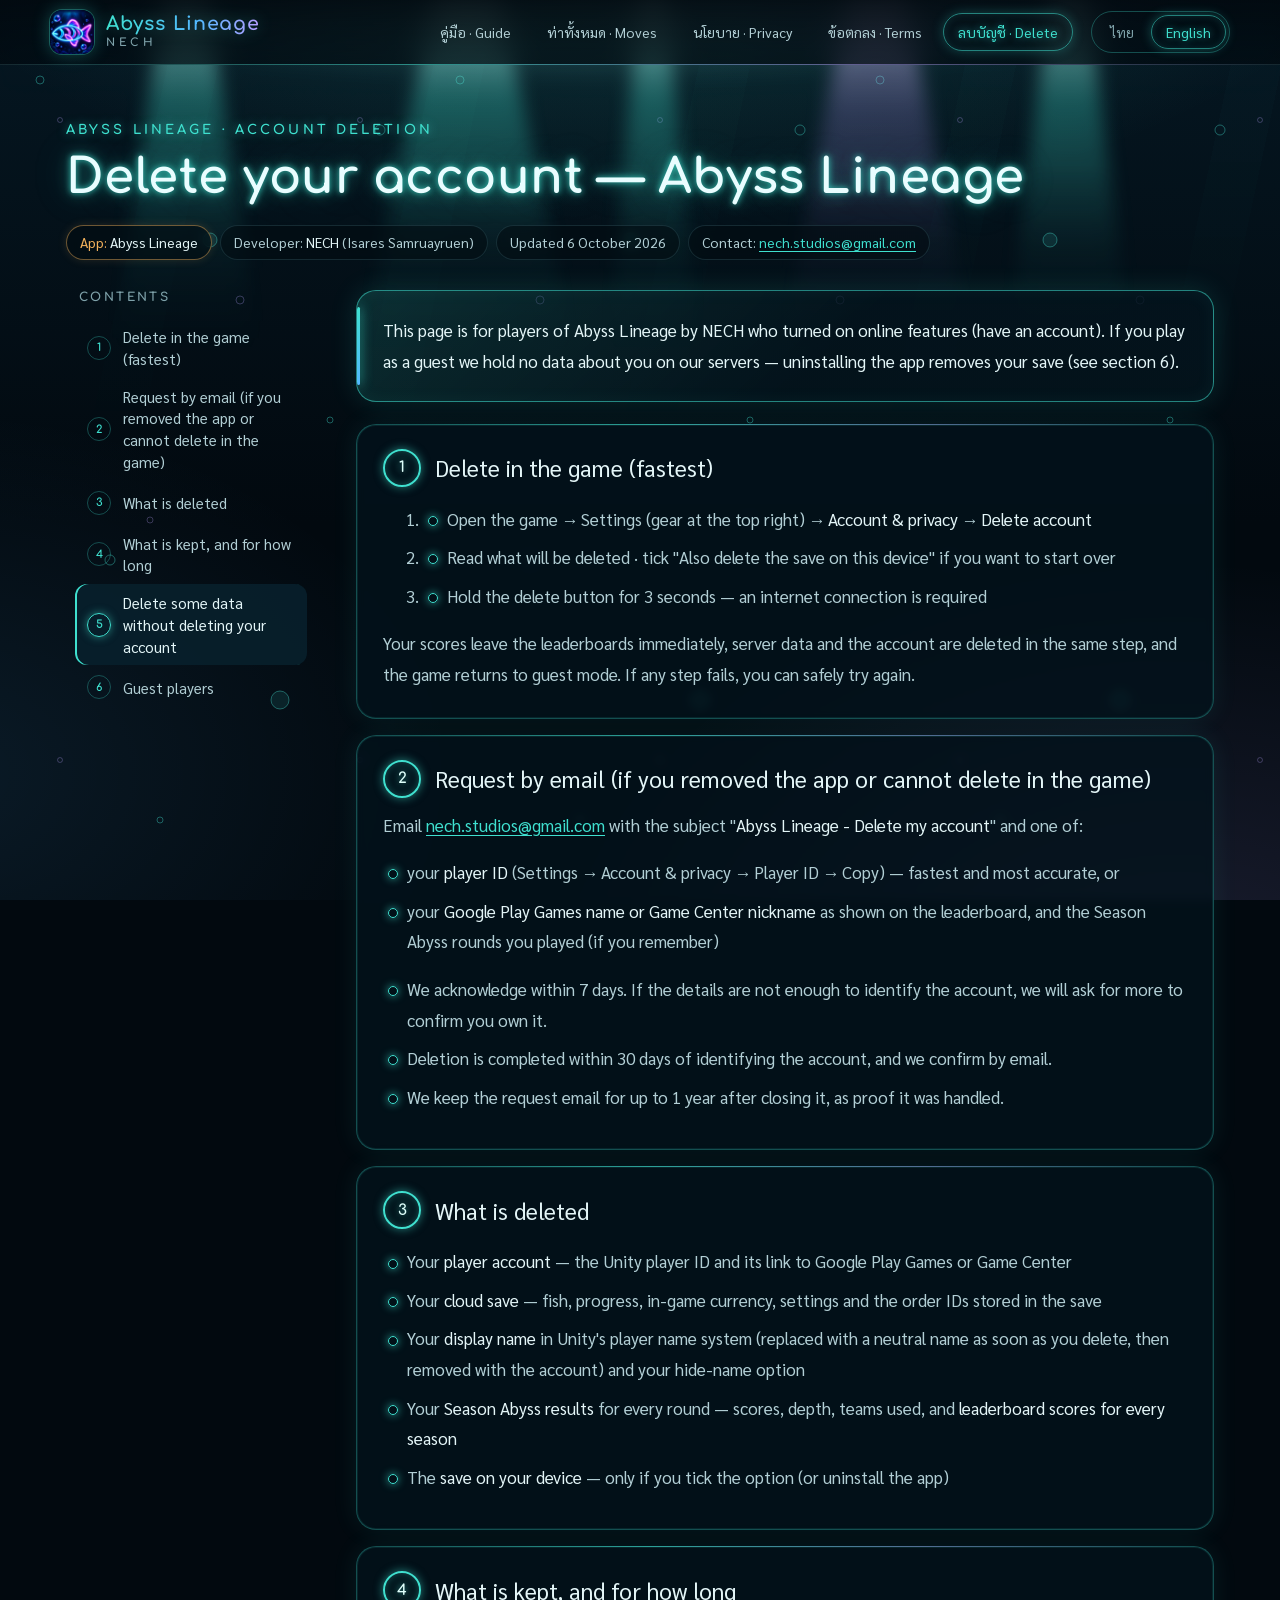
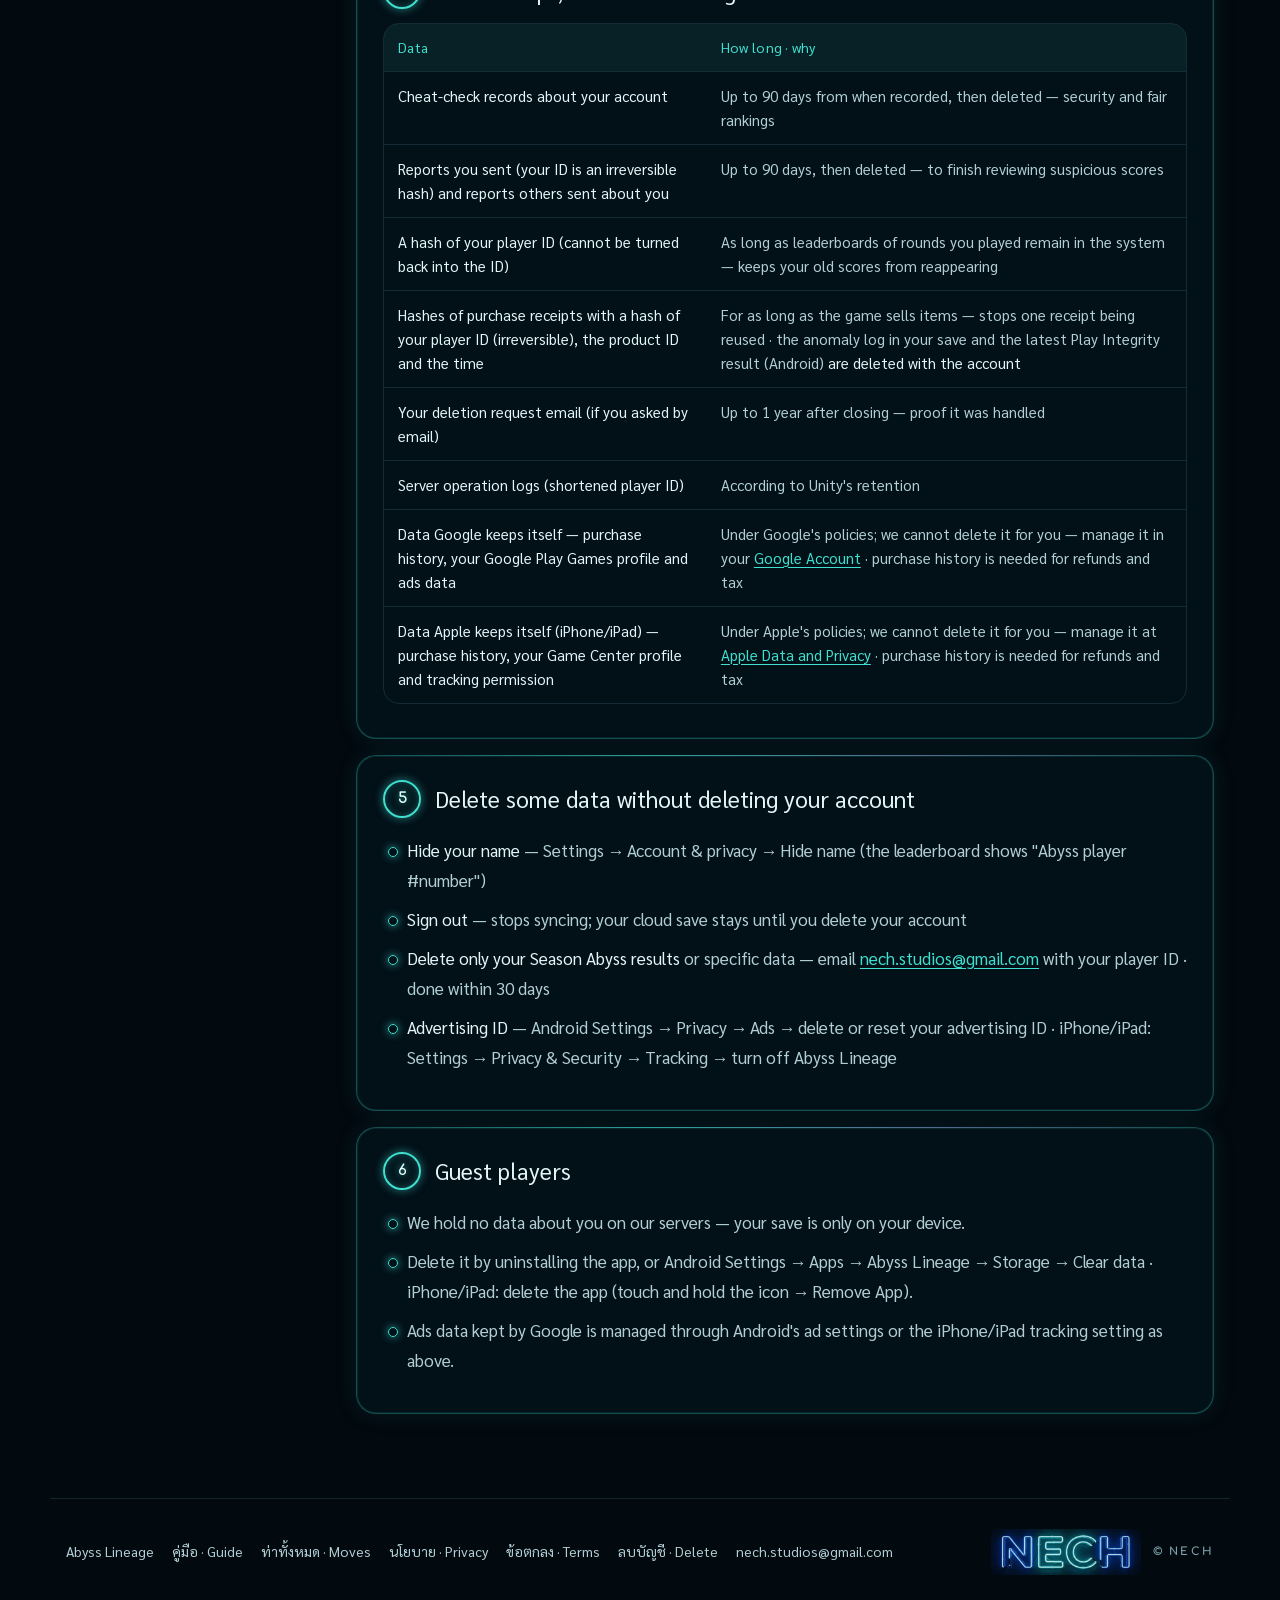
==== commit d6bbb4fd: "เผยแพร่เว็บจาก docs/site (repo เกม b3b8414)" ====
--- a/delete-account.html
+++ b/delete-account.html
@@ -15,11 +15,11 @@
 <div class="sea" aria-hidden="true"></div>
 <header class="top">
   <a class="brand" href="./"><img src="assets/icon-192.png" alt="" width="44" height="44"><span><b>Abyss Lineage</b><small>NECH</small></span></a>
-  <nav class="docs" aria-label="เอกสาร / Documents"><a href="privacy.html">นโยบาย · Privacy</a><a href="terms.html">ข้อตกลง · Terms</a><a href="delete-account.html" aria-current="page">ลบบัญชี · Delete</a></nav>
+  <nav class="docs" aria-label="เอกสาร / Documents"><a href="guide.html">คู่มือ · Guide</a><a href="skills.html">ท่าทั้งหมด · Moves</a><a href="privacy.html">นโยบาย · Privacy</a><a href="terms.html">ข้อตกลง · Terms</a><a href="delete-account.html" aria-current="page">ลบบัญชี · Delete</a></nav>
   <nav class="lang" aria-label="ภาษา / Language"><a href="#th" lang="th" data-lang="th" aria-pressed="false">ไทย</a><a href="#en" lang="en" data-lang="en" aria-pressed="false">English</a></nav>
 </header>
 <main class="doc" id="doc">
-<!-- ต้นฉบับ: docs/site/delete-account.html ใน repo เกม · ลิงก์นี้ใส่ใน Play Console → Data safety → Delete account URL · ปรับ 5 ต.ค. 69 ให้ตรงข้อกำหนดลบบัญชีของ Google Play -->
+<!-- ต้นฉบับ: docs/site/delete-account.html ใน repo เกม · ลิงก์นี้ใส่ใน Play Console → Data safety → Delete account URL · ปรับ 5 ต.ค. 69 ให้ตรงข้อกำหนดลบบัญชีของ Google Play · 20 ต.ค. 69 เพิ่มรุ่น iPhone/iPad (App Store Connect → App Privacy → User Privacy Choices URL ใช้ลิงก์นี้ด้วย) -->
 
 <section id="th" lang="th">
 <div class="hero">
@@ -46,7 +46,7 @@
 <p>ส่งอีเมลถึง <a href="mailto:nech.studios@gmail.com">nech.studios@gmail.com</a> หัวเรื่อง "<b>Abyss Lineage - Delete my account</b>" พร้อมข้อมูลอย่างใดอย่างหนึ่ง:</p>
 <ul>
   <li><b>รหัสผู้เล่น</b> (หน้าตั้งค่า → บัญชีและความเป็นส่วนตัว → รหัสผู้เล่น → คัดลอก) — เร็วและแม่นที่สุด หรือ</li>
-  <li><b>ชื่อ Google Play Games</b> ที่แสดงในอันดับ และรอบเหวฤดูกาลที่เคยเล่น (ถ้าจำได้)</li>
+  <li><b>ชื่อ Google Play Games หรือชื่อเล่น Game Center</b> ที่แสดงในอันดับ และรอบเหวฤดูกาลที่เคยเล่น (ถ้าจำได้)</li>
 </ul>
 <ul>
   <li>เราตอบรับภายใน 7 วัน · ถ้าข้อมูลไม่พอระบุบัญชี เราจะถามเพิ่มเพื่อยืนยันว่าคุณเป็นเจ้าของบัญชี</li>
@@ -57,7 +57,7 @@
 <section class="card" id="th-3">
 <h2><span class="num">3</span><span>สิ่งที่ถูกลบ</span></h2>
 <ul>
-  <li><b>บัญชีผู้เล่น</b> — รหัสผู้เล่นของ Unity และการผูกกับ Google Play Games</li>
+  <li><b>บัญชีผู้เล่น</b> — รหัสผู้เล่นของ Unity และการผูกกับ Google Play Games หรือ Game Center</li>
   <li><b>เซฟเกมบนคลาวด์</b> — ปลา ความคืบหน้า เงินในเกม การตั้งค่า และรหัสคำสั่งซื้อที่อยู่ในเซฟ</li>
   <li><b>ชื่อที่แสดง</b> ในระบบชื่อผู้เล่นของ Unity (ถูกแทนด้วยชื่อกลางทันทีที่กดลบ แล้วลบไปพร้อมบัญชี) และตัวเลือกซ่อนชื่อ</li>
   <li><b>ผลเหวฤดูกาล</b> ทุกรอบ — คะแนน ความลึก ทีมที่ใช้ และ<b>คะแนนในอันดับทุกฤดู</b></li>
@@ -72,10 +72,11 @@
     <tr><td data-label="ข้อมูล">บันทึกตรวจการโกงที่เกี่ยวกับบัญชีของคุณ</td><td data-label="เก็บนานเท่าไร · เพราะอะไร">ไม่เกิน 90 วันนับจากวันที่บันทึก แล้วลบ — ความปลอดภัยและความยุติธรรมของอันดับ</td></tr>
     <tr><td data-label="ข้อมูล">รายงานที่คุณส่ง (รหัสของคุณอยู่ในรูปแฮชที่ย้อนกลับไม่ได้) และรายงานที่ผู้อื่นส่งเกี่ยวกับคุณ</td><td data-label="เก็บนานเท่าไร · เพราะอะไร">ไม่เกิน 90 วัน แล้วลบ — ตรวจคะแนนผิดปกติให้จบ</td></tr>
     <tr><td data-label="ข้อมูล">แฮชของรหัสผู้เล่น (ย้อนกลับเป็นรหัสไม่ได้)</td><td data-label="เก็บนานเท่าไร · เพราะอะไร">ตราบที่อันดับของรอบที่คุณเคยลงยังอยู่ในระบบ — กันไม่ให้คะแนนเดิมกลับมาแสดง</td></tr>
-    <tr><td data-label="ข้อมูล">แฮชของใบเสร็จการซื้อคู่กับแฮชของรหัสผู้เล่น (ย้อนกลับไม่ได้) รหัสสินค้า และเวลา</td><td data-label="เก็บนานเท่าไร · เพราะอะไร">ตราบที่เกมยังขายของ — กันใบเสร็จเดียวถูกใช้ซ้ำ · บันทึกความผิดปกติในเซฟและผลตรวจ Play Integrity ล่าสุด<b>ลบไปพร้อมบัญชี</b></td></tr>
+    <tr><td data-label="ข้อมูล">แฮชของใบเสร็จการซื้อคู่กับแฮชของรหัสผู้เล่น (ย้อนกลับไม่ได้) รหัสสินค้า และเวลา</td><td data-label="เก็บนานเท่าไร · เพราะอะไร">ตราบที่เกมยังขายของ — กันใบเสร็จเดียวถูกใช้ซ้ำ · บันทึกความผิดปกติในเซฟและผลตรวจ Play Integrity ล่าสุด (Android)<b>ลบไปพร้อมบัญชี</b></td></tr>
     <tr><td data-label="ข้อมูล">อีเมลคำขอลบ (ถ้าขอทางอีเมล)</td><td data-label="เก็บนานเท่าไร · เพราะอะไร">ไม่เกิน 1 ปีหลังปิดเรื่อง — หลักฐานว่าดำเนินการแล้ว</td></tr>
     <tr><td data-label="ข้อมูล">บันทึกการทำงานของเซิร์ฟเวอร์ (รหัสผู้เล่นแบบย่อ)</td><td data-label="เก็บนานเท่าไร · เพราะอะไร">ตามระยะที่ Unity กำหนด</td></tr>
     <tr><td data-label="ข้อมูล">ข้อมูลที่ Google เก็บเอง — ประวัติการซื้อ โปรไฟล์ Google Play Games และข้อมูลโฆษณา</td><td data-label="เก็บนานเท่าไร · เพราะอะไร">ตามนโยบายของ Google เราลบแทนไม่ได้ — จัดการได้ที่<a href="https://myaccount.google.com/data-and-privacy">บัญชี Google ของคุณ</a> · ประวัติการซื้อจำเป็นต่อการคืนเงินและภาษี</td></tr>
+    <tr><td data-label="ข้อมูล">ข้อมูลที่ Apple เก็บเอง (iPhone/iPad) — ประวัติการซื้อ โปรไฟล์ Game Center และการอนุญาตติดตาม</td><td data-label="เก็บนานเท่าไร · เพราะอะไร">ตามนโยบายของ Apple เราลบแทนไม่ได้ — จัดการได้ที่<a href="https://privacy.apple.com">ข้อมูลและความเป็นส่วนตัวของ Apple</a> · ประวัติการซื้อจำเป็นต่อการคืนเงินและภาษี</td></tr>
   </tbody>
 </table></div>
 </section>
@@ -85,15 +86,15 @@
   <li><b>ซ่อนชื่อ</b> — หน้าตั้งค่า → บัญชีและความเป็นส่วนตัว → ซ่อนชื่อ (อันดับแสดงเป็น "ผู้เล่นใต้เหว #ตัวเลข")</li>
   <li><b>ออกจากระบบ</b> — หยุดซิงก์ เซฟบนคลาวด์ยังอยู่จนกว่าจะลบบัญชี</li>
   <li><b>ขอลบเฉพาะผลเหวฤดูกาล</b> หรือข้อมูลบางอย่าง — ส่งอีเมลถึง <a href="mailto:nech.studios@gmail.com">nech.studios@gmail.com</a> พร้อมรหัสผู้เล่น · ทำให้ภายใน 30 วัน</li>
-  <li><b>รหัสโฆษณา</b> — ตั้งค่า Android → ความเป็นส่วนตัว → โฆษณา → ลบหรือรีเซ็ตรหัสโฆษณา</li>
+  <li><b>รหัสโฆษณา</b> — ตั้งค่า Android → ความเป็นส่วนตัว → โฆษณา → ลบหรือรีเซ็ตรหัสโฆษณา · iPhone/iPad: การตั้งค่า → ความเป็นส่วนตัวและความปลอดภัย → การติดตาม → ปิดของ Abyss Lineage</li>
 </ul>
 </section>
 <section class="card" id="th-6">
 <h2><span class="num">6</span><span>ผู้เล่นแบบผู้เยี่ยมชม</span></h2>
 <ul>
   <li>เราไม่มีข้อมูลของคุณบนเซิร์ฟเวอร์ — เซฟอยู่ในเครื่องเท่านั้น</li>
-  <li>ลบได้ด้วยการลบแอป หรือ ตั้งค่า Android → แอป → Abyss Lineage → พื้นที่เก็บข้อมูล → ล้างข้อมูล</li>
-  <li>ข้อมูลโฆษณาที่ Google เก็บ จัดการผ่านการตั้งค่าโฆษณาของ Android ตามข้อข้างบน</li>
+  <li>ลบได้ด้วยการลบแอป หรือ ตั้งค่า Android → แอป → Abyss Lineage → พื้นที่เก็บข้อมูล → ล้างข้อมูล · iPhone/iPad: ลบแอป (กดค้างที่ไอคอน → ลบแอป)</li>
+  <li>ข้อมูลโฆษณาที่ Google เก็บ จัดการผ่านการตั้งค่าโฆษณาของ Android หรือการตั้งค่าการติดตามของ iPhone/iPad ตามข้อข้างบน</li>
 </ul>
 </section>
 </section>
@@ -123,7 +124,7 @@
 <p>Email <a href="mailto:nech.studios@gmail.com">nech.studios@gmail.com</a> with the subject "<b>Abyss Lineage - Delete my account</b>" and one of:</p>
 <ul>
   <li>your <b>player ID</b> (Settings → Account &amp; privacy → Player ID → Copy) — fastest and most accurate, or</li>
-  <li>your <b>Google Play Games name</b> as shown on the leaderboard, and the Season Abyss rounds you played (if you remember)</li>
+  <li>your <b>Google Play Games name or Game Center nickname</b> as shown on the leaderboard, and the Season Abyss rounds you played (if you remember)</li>
 </ul>
 <ul>
   <li>We acknowledge within 7 days. If the details are not enough to identify the account, we will ask for more to confirm you own it.</li>
@@ -134,7 +135,7 @@
 <section class="card" id="en-3">
 <h2><span class="num">3</span><span>What is deleted</span></h2>
 <ul>
-  <li>Your <b>player account</b> — the Unity player ID and its link to Google Play Games</li>
+  <li>Your <b>player account</b> — the Unity player ID and its link to Google Play Games or Game Center</li>
   <li>Your <b>cloud save</b> — fish, progress, in-game currency, settings and the order IDs stored in the save</li>
   <li>Your <b>display name</b> in Unity's player name system (replaced with a neutral name as soon as you delete, then removed with the account) and your hide-name option</li>
   <li>Your <b>Season Abyss results</b> for every round — scores, depth, teams used, and <b>leaderboard scores for every season</b></li>
@@ -149,10 +150,11 @@
     <tr><td data-label="Data">Cheat-check records about your account</td><td data-label="How long · why">Up to 90 days from when recorded, then deleted — security and fair rankings</td></tr>
     <tr><td data-label="Data">Reports you sent (your ID is an irreversible hash) and reports others sent about you</td><td data-label="How long · why">Up to 90 days, then deleted — to finish reviewing suspicious scores</td></tr>
     <tr><td data-label="Data">A hash of your player ID (cannot be turned back into the ID)</td><td data-label="How long · why">As long as leaderboards of rounds you played remain in the system — keeps your old scores from reappearing</td></tr>
-    <tr><td data-label="Data">Hashes of purchase receipts with a hash of your player ID (irreversible), the product ID and the time</td><td data-label="How long · why">For as long as the game sells items — stops one receipt being reused · the anomaly log in your save and the latest Play Integrity result <b>are deleted with the account</b></td></tr>
+    <tr><td data-label="Data">Hashes of purchase receipts with a hash of your player ID (irreversible), the product ID and the time</td><td data-label="How long · why">For as long as the game sells items — stops one receipt being reused · the anomaly log in your save and the latest Play Integrity result (Android) <b>are deleted with the account</b></td></tr>
     <tr><td data-label="Data">Your deletion request email (if you asked by email)</td><td data-label="How long · why">Up to 1 year after closing — proof it was handled</td></tr>
     <tr><td data-label="Data">Server operation logs (shortened player ID)</td><td data-label="How long · why">According to Unity's retention</td></tr>
     <tr><td data-label="Data">Data Google keeps itself — purchase history, your Google Play Games profile and ads data</td><td data-label="How long · why">Under Google's policies; we cannot delete it for you — manage it in your <a href="https://myaccount.google.com/data-and-privacy">Google Account</a> · purchase history is needed for refunds and tax</td></tr>
+    <tr><td data-label="Data">Data Apple keeps itself (iPhone/iPad) — purchase history, your Game Center profile and tracking permission</td><td data-label="How long · why">Under Apple's policies; we cannot delete it for you — manage it at <a href="https://privacy.apple.com">Apple Data and Privacy</a> · purchase history is needed for refunds and tax</td></tr>
   </tbody>
 </table></div>
 </section>
@@ -162,21 +164,21 @@
   <li><b>Hide your name</b> — Settings → Account &amp; privacy → Hide name (the leaderboard shows "Abyss player #number")</li>
   <li><b>Sign out</b> — stops syncing; your cloud save stays until you delete your account</li>
   <li><b>Delete only your Season Abyss results</b> or specific data — email <a href="mailto:nech.studios@gmail.com">nech.studios@gmail.com</a> with your player ID · done within 30 days</li>
-  <li><b>Advertising ID</b> — Android Settings → Privacy → Ads → delete or reset your advertising ID</li>
+  <li><b>Advertising ID</b> — Android Settings → Privacy → Ads → delete or reset your advertising ID · iPhone/iPad: Settings → Privacy &amp; Security → Tracking → turn off Abyss Lineage</li>
 </ul>
 </section>
 <section class="card" id="en-6">
 <h2><span class="num">6</span><span>Guest players</span></h2>
 <ul>
   <li>We hold no data about you on our servers — your save is only on your device.</li>
-  <li>Delete it by uninstalling the app, or Android Settings → Apps → Abyss Lineage → Storage → Clear data.</li>
-  <li>Ads data kept by Google is managed through Android's ad settings as above.</li>
+  <li>Delete it by uninstalling the app, or Android Settings → Apps → Abyss Lineage → Storage → Clear data · iPhone/iPad: delete the app (touch and hold the icon → Remove App).</li>
+  <li>Ads data kept by Google is managed through Android's ad settings or the iPhone/iPad tracking setting as above.</li>
 </ul>
 </section>
 </section>
 </main>
 <footer class="site">
-  <nav aria-label="ลิงก์ / Links"><a href="./">Abyss Lineage</a><a href="privacy.html">นโยบาย · Privacy</a><a href="terms.html">ข้อตกลง · Terms</a><a href="delete-account.html">ลบบัญชี · Delete</a><a href="mailto:nech.studios@gmail.com">nech.studios@gmail.com</a></nav>
+  <nav aria-label="ลิงก์ / Links"><a href="./">Abyss Lineage</a><a href="guide.html">คู่มือ · Guide</a><a href="skills.html">ท่าทั้งหมด · Moves</a><a href="privacy.html">นโยบาย · Privacy</a><a href="terms.html">ข้อตกลง · Terms</a><a href="delete-account.html">ลบบัญชี · Delete</a><a href="mailto:nech.studios@gmail.com">nech.studios@gmail.com</a></nav>
   <span class="nech"><img src="assets/nech-sign.jpg" alt="NECH" width="150" height="46" loading="lazy">© NECH</span>
 </footer>
 <script src="site.js" defer></script>
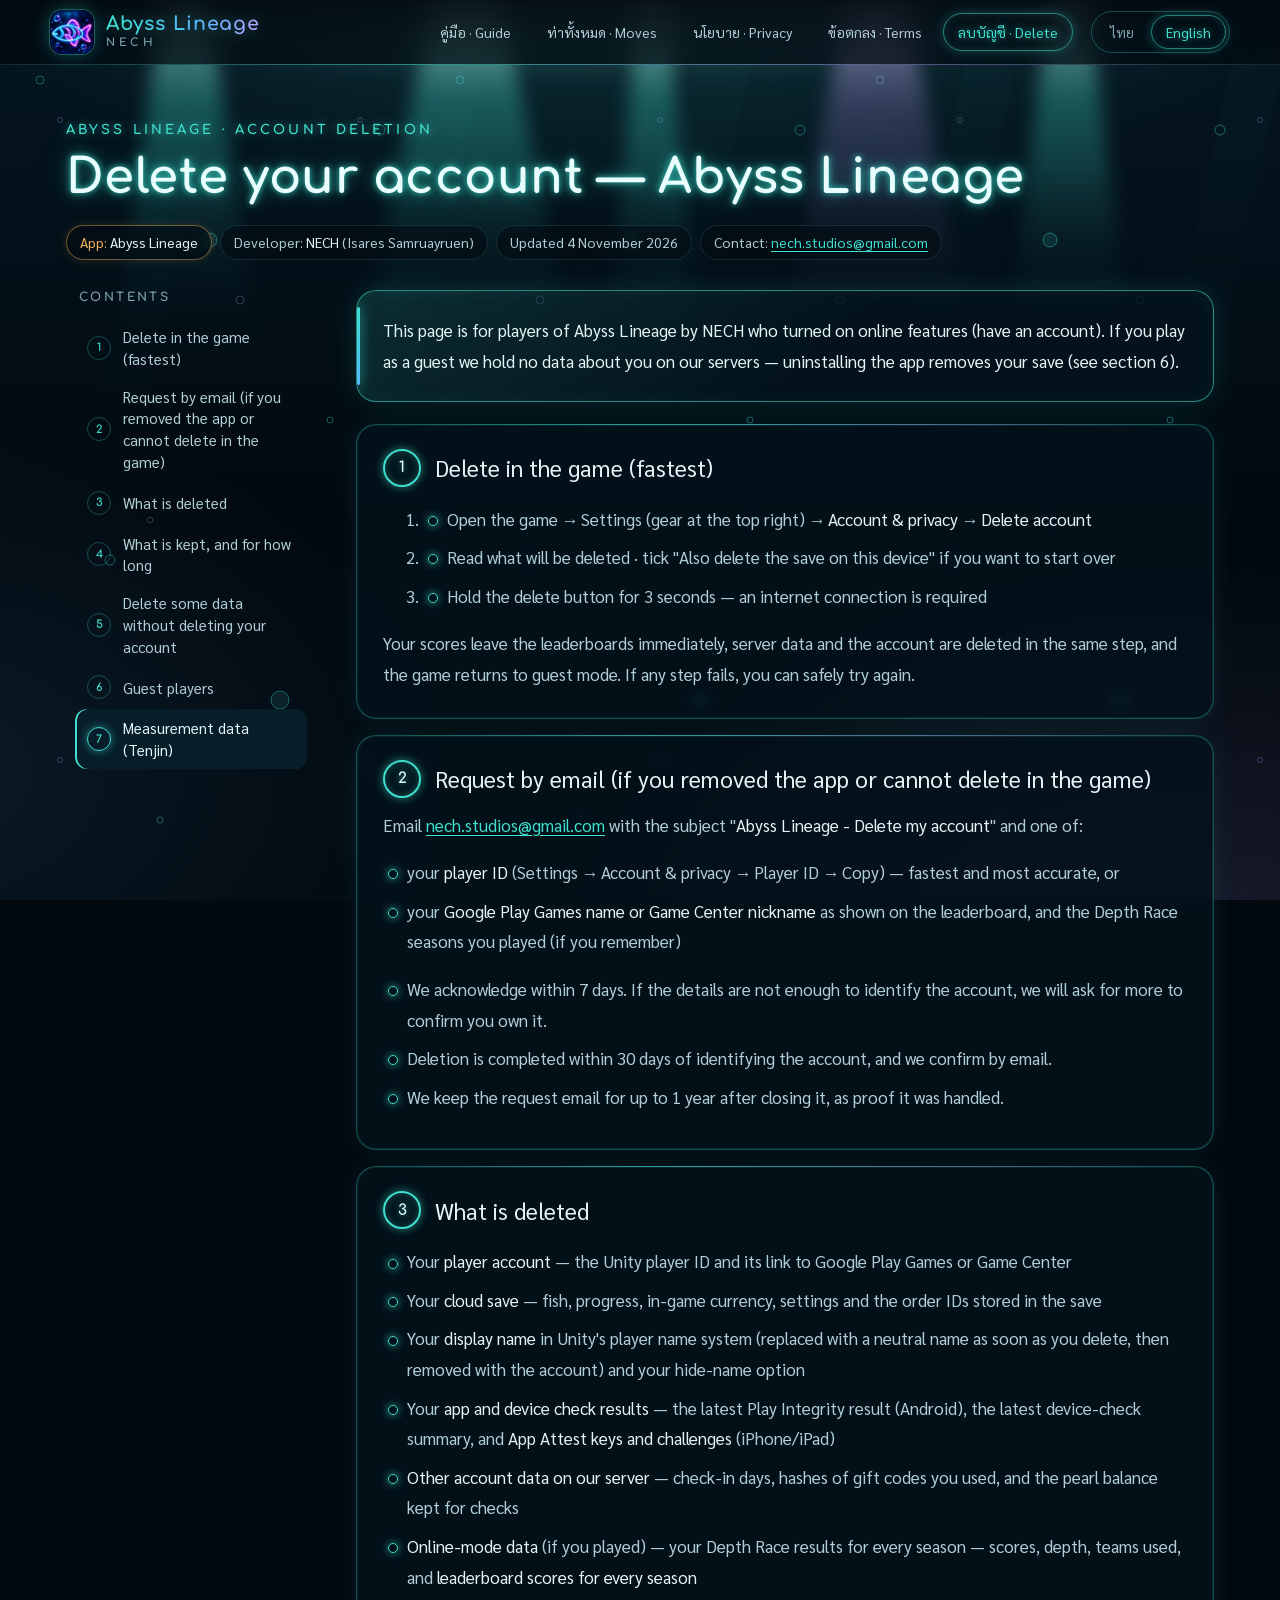
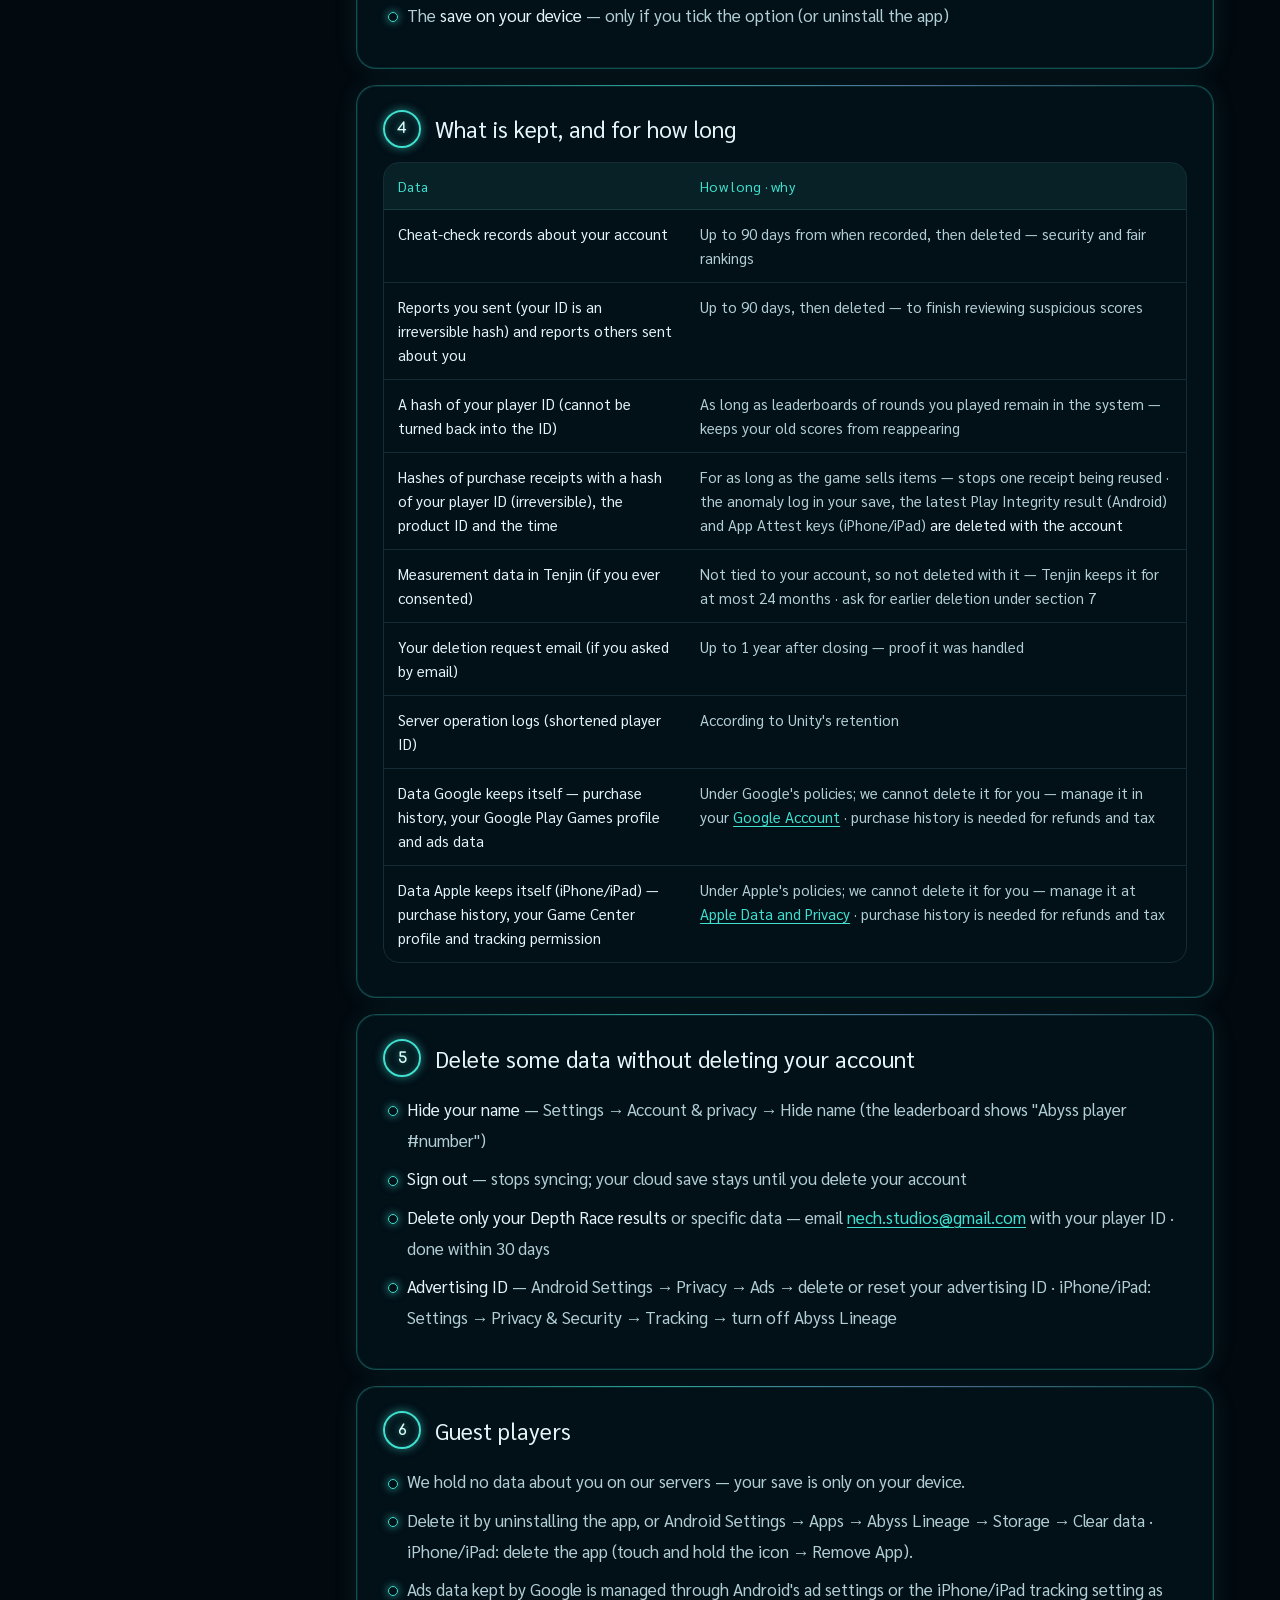
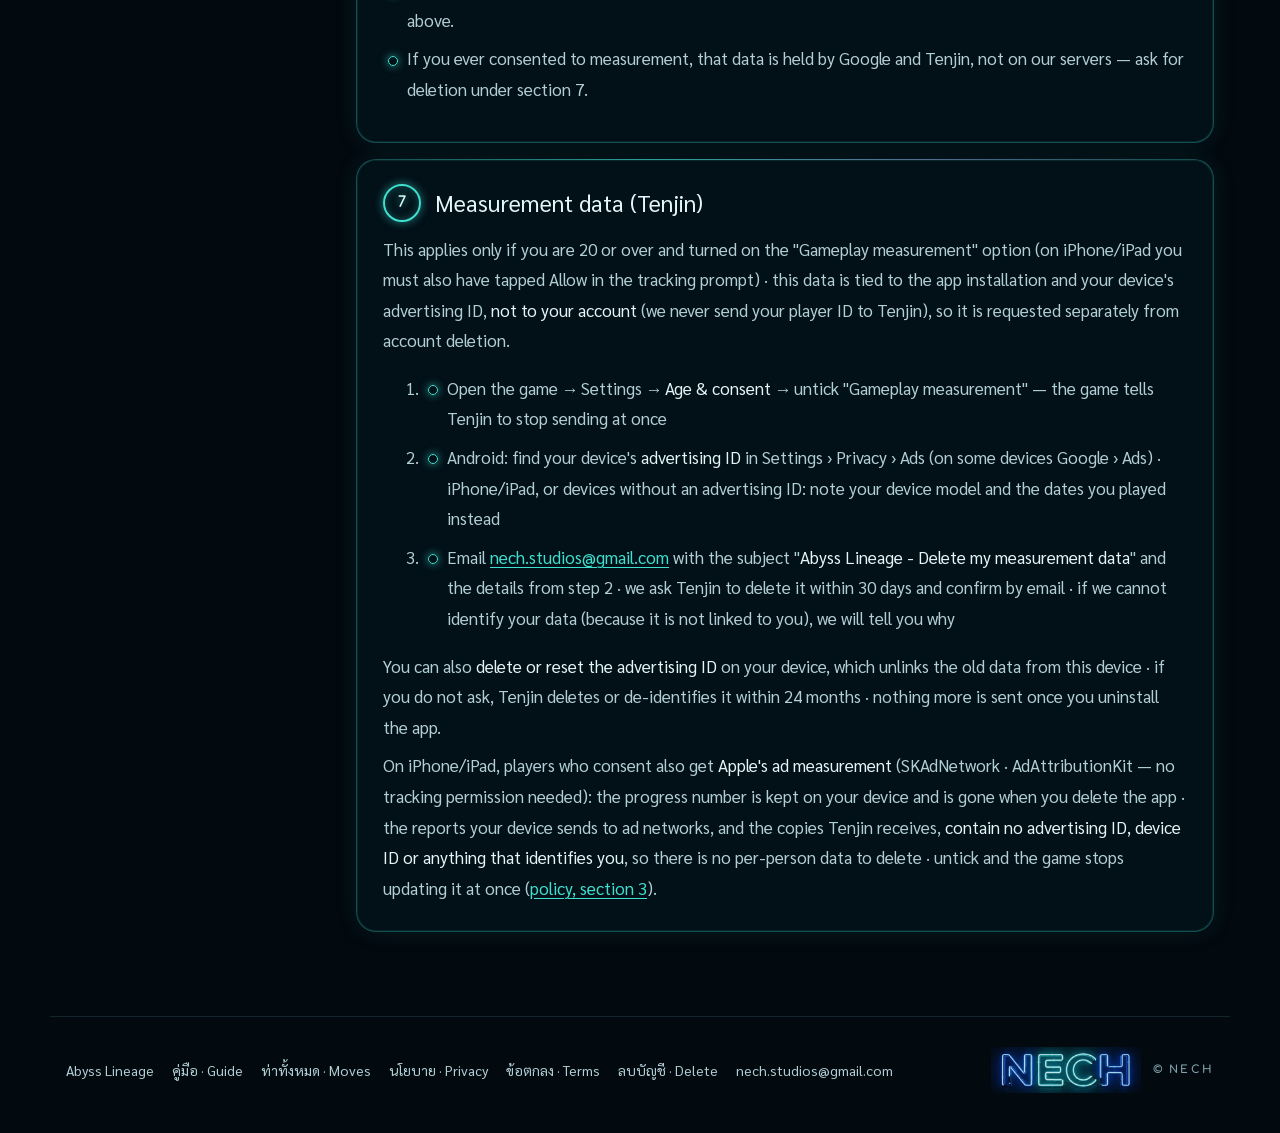
==== commit 4f704c4f: "เผยแพร่เว็บจาก docs/site (repo เกม 38e79d1)" ====
--- a/delete-account.html
+++ b/delete-account.html
@@ -19,16 +19,16 @@
   <nav class="lang" aria-label="ภาษา / Language"><a href="#th" lang="th" data-lang="th" aria-pressed="false">ไทย</a><a href="#en" lang="en" data-lang="en" aria-pressed="false">English</a></nav>
 </header>
 <main class="doc" id="doc">
-<!-- ต้นฉบับ: docs/site/delete-account.html ใน repo เกม · ลิงก์นี้ใส่ใน Play Console → Data safety → Delete account URL · ปรับ 5 ต.ค. 69 ให้ตรงข้อกำหนดลบบัญชีของ Google Play · 20 ต.ค. 69 เพิ่มรุ่น iPhone/iPad (App Store Connect → App Privacy → User Privacy Choices URL ใช้ลิงก์นี้ด้วย) -->
+<!-- ต้นฉบับ: docs/site/delete-account.html ใน repo เกม · ลิงก์นี้ใส่ใน Play Console → Data safety → Delete account URL · ปรับ 5 ต.ค. 69 ให้ตรงข้อกำหนดลบบัญชีของ Google Play · 20 ต.ค. 69 เพิ่มรุ่น iPhone/iPad (App Store Connect → App Privacy → User Privacy Choices URL ใช้ลิงก์นี้ด้วย) · ร่าง 29 ต.ค. 69 รุ่นเปิดร้าน 1.1.N (รีวิวกฎหมายรอบสาม): ผลตรวจเครื่อง/กุญแจ App Attest · เช็คอิน/โค้ด/ยอดไข่มุก · หัวข้อ 7 ข้อมูลวัดผล Tenjin (ไม่ผูกบัญชี — ขอลบด้วยรหัสโฆษณา · รอบสี่ 30 ต.ค. 69 ตัด Firebase · ข้อมูลโหมดออนไลน์เฟส 1 เพิ่มตอนเปิดสวิตช์ ดู store/legal/review.html#addendum-gate) · ห้ามมีชื่อระบบที่ยังไม่มี (MenuCheck noGhost) · [วันเปิดร้าน] ค่าชั่วคราว ขึ้นเว็บพร้อม privacy.html -->
 
 <section id="th" lang="th">
 <div class="hero">
 <div class="hero-rays" aria-hidden="true"><i></i><i></i><i></i><i></i><i></i></div>
 <p class="kicker">Abyss Lineage · ACCOUNT DELETION</p>
 <h1>ขอลบบัญชี — Abyss Lineage</h1>
-<ul class="chips"><li>แอป: <b>Abyss Lineage</b></li><li>ผู้พัฒนา: <b>NECH</b> (อิสเรศร์ สำรวยรื่น)</li><li>อัปเดต 6 ตุลาคม 2569</li><li>ติดต่อ: <a href="mailto:nech.studios@gmail.com">nech.studios@gmail.com</a></li></ul>
-</div>
-<nav class="toc" aria-label="สารบัญ"><details open><summary>สารบัญ</summary><ol><li><a href="#th-1"><span class="n">1</span><span>ลบในเกม (เร็วที่สุด)</span></a></li><li><a href="#th-2"><span class="n">2</span><span>ขอลบทางอีเมล (ถ้าลบแอปไปแล้วหรือลบในเกมไม่ได้)</span></a></li><li><a href="#th-3"><span class="n">3</span><span>สิ่งที่ถูกลบ</span></a></li><li><a href="#th-4"><span class="n">4</span><span>สิ่งที่เก็บต่อ และนานเท่าไร</span></a></li><li><a href="#th-5"><span class="n">5</span><span>ลบข้อมูลบางส่วนโดยไม่ลบบัญชี</span></a></li><li><a href="#th-6"><span class="n">6</span><span>ผู้เล่นแบบผู้เยี่ยมชม</span></a></li></ol></details></nav>
+<ul class="chips"><li>แอป: <b>Abyss Lineage</b></li><li>ผู้พัฒนา: <b>NECH</b> (อิสเรศร์ สำรวยรื่น)</li><li>อัปเดต 4 พฤศจิกายน 2569</li><li>ติดต่อ: <a href="mailto:nech.studios@gmail.com">nech.studios@gmail.com</a></li></ul>
+</div>
+<nav class="toc" aria-label="สารบัญ"><details open><summary>สารบัญ</summary><ol><li><a href="#th-1"><span class="n">1</span><span>ลบในเกม (เร็วที่สุด)</span></a></li><li><a href="#th-2"><span class="n">2</span><span>ขอลบทางอีเมล (ถ้าลบแอปไปแล้วหรือลบในเกมไม่ได้)</span></a></li><li><a href="#th-3"><span class="n">3</span><span>สิ่งที่ถูกลบ</span></a></li><li><a href="#th-4"><span class="n">4</span><span>สิ่งที่เก็บต่อ และนานเท่าไร</span></a></li><li><a href="#th-5"><span class="n">5</span><span>ลบข้อมูลบางส่วนโดยไม่ลบบัญชี</span></a></li><li><a href="#th-6"><span class="n">6</span><span>ผู้เล่นแบบผู้เยี่ยมชม</span></a></li><li><a href="#th-7"><span class="n">7</span><span>ข้อมูลวัดผล (Tenjin)</span></a></li></ol></details></nav>
 <div class="note">
   <p>หน้านี้สำหรับผู้เล่นเกม <b>Abyss Lineage</b> ของ <b>NECH</b> ที่<b>เปิดระบบออนไลน์</b> (มีบัญชี) · ถ้าเล่นแบบผู้เยี่ยมชม เราไม่มีข้อมูลของคุณบนเซิร์ฟเวอร์ — ลบแอปแล้วเซฟในเครื่องหายทั้งหมด (ดูหัวข้อ 6)</p>
 </div>
@@ -46,7 +46,7 @@
 <p>ส่งอีเมลถึง <a href="mailto:nech.studios@gmail.com">nech.studios@gmail.com</a> หัวเรื่อง "<b>Abyss Lineage - Delete my account</b>" พร้อมข้อมูลอย่างใดอย่างหนึ่ง:</p>
 <ul>
   <li><b>รหัสผู้เล่น</b> (หน้าตั้งค่า → บัญชีและความเป็นส่วนตัว → รหัสผู้เล่น → คัดลอก) — เร็วและแม่นที่สุด หรือ</li>
-  <li><b>ชื่อ Google Play Games หรือชื่อเล่น Game Center</b> ที่แสดงในอันดับ และรอบเหวฤดูกาลที่เคยเล่น (ถ้าจำได้)</li>
+  <li><b>ชื่อ Google Play Games หรือชื่อเล่น Game Center</b> ที่แสดงในอันดับ และฤดูศึกชิงความลึกที่เคยเล่น (ถ้าจำได้)</li>
 </ul>
 <ul>
   <li>เราตอบรับภายใน 7 วัน · ถ้าข้อมูลไม่พอระบุบัญชี เราจะถามเพิ่มเพื่อยืนยันว่าคุณเป็นเจ้าของบัญชี</li>
@@ -60,7 +60,9 @@
   <li><b>บัญชีผู้เล่น</b> — รหัสผู้เล่นของ Unity และการผูกกับ Google Play Games หรือ Game Center</li>
   <li><b>เซฟเกมบนคลาวด์</b> — ปลา ความคืบหน้า เงินในเกม การตั้งค่า และรหัสคำสั่งซื้อที่อยู่ในเซฟ</li>
   <li><b>ชื่อที่แสดง</b> ในระบบชื่อผู้เล่นของ Unity (ถูกแทนด้วยชื่อกลางทันทีที่กดลบ แล้วลบไปพร้อมบัญชี) และตัวเลือกซ่อนชื่อ</li>
-  <li><b>ผลเหวฤดูกาล</b> ทุกรอบ — คะแนน ความลึก ทีมที่ใช้ และ<b>คะแนนในอันดับทุกฤดู</b></li>
+  <li><b>ผลตรวจแอปและเครื่อง</b> — ผลตรวจ Play Integrity ล่าสุด (Android) ตัวสรุปผลตรวจเครื่องล่าสุด และ<b>กุญแจ App Attest กับรหัสท้าทาย</b> (iPhone/iPad)</li>
+  <li><b>ข้อมูลบัญชีอื่นบนเซิร์ฟเวอร์</b> — วันที่เช็คอิน แฮชของโค้ดของขวัญที่ใช้แล้ว และยอดไข่มุกที่เซิร์ฟเวอร์จำไว้ตรวจ</li>
+  <li><b>ข้อมูลโหมดออนไลน์</b> (ถ้าเคยเล่น) — ผลศึกชิงความลึกทุกฤดู คะแนน ความลึก ทีมที่ใช้ และ<b>คะแนนในอันดับทุกฤดู</b></li>
   <li><b>เซฟในเครื่อง</b> — เฉพาะเมื่อคุณติ๊กให้ลบด้วย (หรือลบแอป)</li>
 </ul>
 </section>
@@ -72,7 +74,8 @@
     <tr><td data-label="ข้อมูล">บันทึกตรวจการโกงที่เกี่ยวกับบัญชีของคุณ</td><td data-label="เก็บนานเท่าไร · เพราะอะไร">ไม่เกิน 90 วันนับจากวันที่บันทึก แล้วลบ — ความปลอดภัยและความยุติธรรมของอันดับ</td></tr>
     <tr><td data-label="ข้อมูล">รายงานที่คุณส่ง (รหัสของคุณอยู่ในรูปแฮชที่ย้อนกลับไม่ได้) และรายงานที่ผู้อื่นส่งเกี่ยวกับคุณ</td><td data-label="เก็บนานเท่าไร · เพราะอะไร">ไม่เกิน 90 วัน แล้วลบ — ตรวจคะแนนผิดปกติให้จบ</td></tr>
     <tr><td data-label="ข้อมูล">แฮชของรหัสผู้เล่น (ย้อนกลับเป็นรหัสไม่ได้)</td><td data-label="เก็บนานเท่าไร · เพราะอะไร">ตราบที่อันดับของรอบที่คุณเคยลงยังอยู่ในระบบ — กันไม่ให้คะแนนเดิมกลับมาแสดง</td></tr>
-    <tr><td data-label="ข้อมูล">แฮชของใบเสร็จการซื้อคู่กับแฮชของรหัสผู้เล่น (ย้อนกลับไม่ได้) รหัสสินค้า และเวลา</td><td data-label="เก็บนานเท่าไร · เพราะอะไร">ตราบที่เกมยังขายของ — กันใบเสร็จเดียวถูกใช้ซ้ำ · บันทึกความผิดปกติในเซฟและผลตรวจ Play Integrity ล่าสุด (Android)<b>ลบไปพร้อมบัญชี</b></td></tr>
+    <tr><td data-label="ข้อมูล">แฮชของใบเสร็จการซื้อคู่กับแฮชของรหัสผู้เล่น (ย้อนกลับไม่ได้) รหัสสินค้า และเวลา</td><td data-label="เก็บนานเท่าไร · เพราะอะไร">ตราบที่เกมยังขายของ — กันใบเสร็จเดียวถูกใช้ซ้ำ · บันทึกความผิดปกติในเซฟ ผลตรวจ Play Integrity ล่าสุด (Android) และกุญแจ App Attest (iPhone/iPad) <b>ลบไปพร้อมบัญชี</b></td></tr>
+    <tr><td data-label="ข้อมูล">ข้อมูลวัดผลใน Tenjin (ถ้าคุณเคยยินยอม)</td><td data-label="เก็บนานเท่าไร · เพราะอะไร">ไม่ผูกกับบัญชี จึงไม่ถูกลบพร้อมบัญชี — Tenjin เก็บไม่เกิน 24 เดือน · ขอลบก่อนได้ตามหัวข้อ 7</td></tr>
     <tr><td data-label="ข้อมูล">อีเมลคำขอลบ (ถ้าขอทางอีเมล)</td><td data-label="เก็บนานเท่าไร · เพราะอะไร">ไม่เกิน 1 ปีหลังปิดเรื่อง — หลักฐานว่าดำเนินการแล้ว</td></tr>
     <tr><td data-label="ข้อมูล">บันทึกการทำงานของเซิร์ฟเวอร์ (รหัสผู้เล่นแบบย่อ)</td><td data-label="เก็บนานเท่าไร · เพราะอะไร">ตามระยะที่ Unity กำหนด</td></tr>
     <tr><td data-label="ข้อมูล">ข้อมูลที่ Google เก็บเอง — ประวัติการซื้อ โปรไฟล์ Google Play Games และข้อมูลโฆษณา</td><td data-label="เก็บนานเท่าไร · เพราะอะไร">ตามนโยบายของ Google เราลบแทนไม่ได้ — จัดการได้ที่<a href="https://myaccount.google.com/data-and-privacy">บัญชี Google ของคุณ</a> · ประวัติการซื้อจำเป็นต่อการคืนเงินและภาษี</td></tr>
@@ -85,7 +88,7 @@
 <ul>
   <li><b>ซ่อนชื่อ</b> — หน้าตั้งค่า → บัญชีและความเป็นส่วนตัว → ซ่อนชื่อ (อันดับแสดงเป็น "ผู้เล่นใต้เหว #ตัวเลข")</li>
   <li><b>ออกจากระบบ</b> — หยุดซิงก์ เซฟบนคลาวด์ยังอยู่จนกว่าจะลบบัญชี</li>
-  <li><b>ขอลบเฉพาะผลเหวฤดูกาล</b> หรือข้อมูลบางอย่าง — ส่งอีเมลถึง <a href="mailto:nech.studios@gmail.com">nech.studios@gmail.com</a> พร้อมรหัสผู้เล่น · ทำให้ภายใน 30 วัน</li>
+  <li><b>ขอลบเฉพาะผลศึกชิงความลึก</b> หรือข้อมูลบางอย่าง — ส่งอีเมลถึง <a href="mailto:nech.studios@gmail.com">nech.studios@gmail.com</a> พร้อมรหัสผู้เล่น · ทำให้ภายใน 30 วัน</li>
   <li><b>รหัสโฆษณา</b> — ตั้งค่า Android → ความเป็นส่วนตัว → โฆษณา → ลบหรือรีเซ็ตรหัสโฆษณา · iPhone/iPad: การตั้งค่า → ความเป็นส่วนตัวและความปลอดภัย → การติดตาม → ปิดของ Abyss Lineage</li>
 </ul>
 </section>
@@ -95,7 +98,19 @@
   <li>เราไม่มีข้อมูลของคุณบนเซิร์ฟเวอร์ — เซฟอยู่ในเครื่องเท่านั้น</li>
   <li>ลบได้ด้วยการลบแอป หรือ ตั้งค่า Android → แอป → Abyss Lineage → พื้นที่เก็บข้อมูล → ล้างข้อมูล · iPhone/iPad: ลบแอป (กดค้างที่ไอคอน → ลบแอป)</li>
   <li>ข้อมูลโฆษณาที่ Google เก็บ จัดการผ่านการตั้งค่าโฆษณาของ Android หรือการตั้งค่าการติดตามของ iPhone/iPad ตามข้อข้างบน</li>
-</ul>
+  <li>ถ้าคุณเคยยินยอมให้วัดผล ข้อมูลวัดผลอยู่ที่ Google และ Tenjin ไม่ใช่เซิร์ฟเวอร์ของเรา — ขอลบได้ตามหัวข้อ 7</li>
+</ul>
+</section>
+<section class="card" id="th-7">
+<h2><span class="num">7</span><span>ข้อมูลวัดผล (Tenjin)</span></h2>
+<p>ใช้เฉพาะเมื่อคุณอายุ 20 ปีขึ้นไปและเปิดตัวเลือก "วัดผลการเล่น" (บน iPhone/iPad ต้องกดอนุญาตในกล่องขออนุญาตติดตามด้วย) · ข้อมูลนี้ผูกกับการติดตั้งแอปและรหัสโฆษณาของเครื่อง <b>ไม่ผูกกับบัญชี</b> (เราไม่ส่งรหัสผู้เล่นให้ Tenjin) จึงต้องขอแยกจากการลบบัญชี</p>
+<ol>
+  <li>เปิดเกม → หน้าตั้งค่า → <b>อายุและความยินยอม</b> → เอาติ๊ก "วัดผลการเล่น" ออก — เกมสั่ง Tenjin หยุดส่งทันที</li>
+  <li>Android: ดู<b>รหัสโฆษณา</b>ของเครื่องที่ ตั้งค่า › ความเป็นส่วนตัว › โฆษณา (บางรุ่นอยู่ที่ Google › โฆษณา) · iPhone/iPad หรือเครื่องที่ไม่มีรหัสโฆษณา: จดรุ่นเครื่องและช่วงวันที่เล่นแทน</li>
+  <li>ส่งอีเมลถึง <a href="mailto:nech.studios@gmail.com">nech.studios@gmail.com</a> หัวเรื่อง "<b>Abyss Lineage - Delete my measurement data</b>" พร้อมข้อมูลจากข้อ 2 · เราขอให้ Tenjin ลบภายใน 30 วัน แล้วแจ้งกลับ · ถ้าระบุข้อมูลของคุณไม่ได้ (เพราะไม่ได้ผูกกับตัวคุณ) เราจะแจ้งเหตุผล</li>
+</ol>
+<p>ทางเลือกเพิ่ม: <b>ลบหรือรีเซ็ตรหัสโฆษณา</b>ในเครื่อง ทำให้ข้อมูลเดิมไม่ผูกกับเครื่องนี้อีก · ถ้าไม่ได้ขอ Tenjin ลบหรือทำให้ไม่ระบุตัวตนเองภายใน 24 เดือน · ลบแอปแล้วไม่มีการส่งเพิ่ม</p>
+<p>บน iPhone/iPad ผู้ที่ยินยอมยังมี<b>การวัดผลโฆษณาของ Apple</b> (SKAdNetwork · AdAttributionKit — ไม่ต้องอนุญาตติดตาม): ตัวเลขความคืบหน้าเก็บในเครื่องและหายเมื่อลบแอป · รายงานที่เครื่องส่งให้เครือข่ายโฆษณาและสำเนาที่ Tenjin <b>ไม่มีรหัสโฆษณา รหัสเครื่อง หรือข้อมูลที่ระบุตัวคุณ</b> จึงไม่มีข้อมูลรายคนให้ขอลบ · เอาติ๊กออกแล้วเกมหยุดอัปเดตทันที (<a href="privacy.html#th-apple-attribution">นโยบาย หัวข้อ 3</a>)</p>
 </section>
 </section>
 
@@ -104,9 +119,9 @@
 <div class="hero-rays" aria-hidden="true"><i></i><i></i><i></i><i></i><i></i></div>
 <p class="kicker">Abyss Lineage · ACCOUNT DELETION</p>
 <h1>Delete your account — Abyss Lineage</h1>
-<ul class="chips"><li>App: <b>Abyss Lineage</b></li><li>Developer: <b>NECH</b> (Isares Samruayruen)</li><li>Updated 6 October 2026</li><li>Contact: <a href="mailto:nech.studios@gmail.com">nech.studios@gmail.com</a></li></ul>
-</div>
-<nav class="toc" aria-label="Contents"><details open><summary>Contents</summary><ol><li><a href="#en-1"><span class="n">1</span><span>Delete in the game (fastest)</span></a></li><li><a href="#en-2"><span class="n">2</span><span>Request by email (if you removed the app or cannot delete in the game)</span></a></li><li><a href="#en-3"><span class="n">3</span><span>What is deleted</span></a></li><li><a href="#en-4"><span class="n">4</span><span>What is kept, and for how long</span></a></li><li><a href="#en-5"><span class="n">5</span><span>Delete some data without deleting your account</span></a></li><li><a href="#en-6"><span class="n">6</span><span>Guest players</span></a></li></ol></details></nav>
+<ul class="chips"><li>App: <b>Abyss Lineage</b></li><li>Developer: <b>NECH</b> (Isares Samruayruen)</li><li>Updated 4 November 2026</li><li>Contact: <a href="mailto:nech.studios@gmail.com">nech.studios@gmail.com</a></li></ul>
+</div>
+<nav class="toc" aria-label="Contents"><details open><summary>Contents</summary><ol><li><a href="#en-1"><span class="n">1</span><span>Delete in the game (fastest)</span></a></li><li><a href="#en-2"><span class="n">2</span><span>Request by email (if you removed the app or cannot delete in the game)</span></a></li><li><a href="#en-3"><span class="n">3</span><span>What is deleted</span></a></li><li><a href="#en-4"><span class="n">4</span><span>What is kept, and for how long</span></a></li><li><a href="#en-5"><span class="n">5</span><span>Delete some data without deleting your account</span></a></li><li><a href="#en-6"><span class="n">6</span><span>Guest players</span></a></li><li><a href="#en-7"><span class="n">7</span><span>Measurement data (Tenjin)</span></a></li></ol></details></nav>
 <div class="note">
   <p>This page is for players of <b>Abyss Lineage</b> by <b>NECH</b> who <b>turned on online features</b> (have an account). If you play as a guest we hold no data about you on our servers — uninstalling the app removes your save (see section 6).</p>
 </div>
@@ -124,7 +139,7 @@
 <p>Email <a href="mailto:nech.studios@gmail.com">nech.studios@gmail.com</a> with the subject "<b>Abyss Lineage - Delete my account</b>" and one of:</p>
 <ul>
   <li>your <b>player ID</b> (Settings → Account &amp; privacy → Player ID → Copy) — fastest and most accurate, or</li>
-  <li>your <b>Google Play Games name or Game Center nickname</b> as shown on the leaderboard, and the Season Abyss rounds you played (if you remember)</li>
+  <li>your <b>Google Play Games name or Game Center nickname</b> as shown on the leaderboard, and the Depth Race seasons you played (if you remember)</li>
 </ul>
 <ul>
   <li>We acknowledge within 7 days. If the details are not enough to identify the account, we will ask for more to confirm you own it.</li>
@@ -138,7 +153,9 @@
   <li>Your <b>player account</b> — the Unity player ID and its link to Google Play Games or Game Center</li>
   <li>Your <b>cloud save</b> — fish, progress, in-game currency, settings and the order IDs stored in the save</li>
   <li>Your <b>display name</b> in Unity's player name system (replaced with a neutral name as soon as you delete, then removed with the account) and your hide-name option</li>
-  <li>Your <b>Season Abyss results</b> for every round — scores, depth, teams used, and <b>leaderboard scores for every season</b></li>
+  <li>Your <b>app and device check results</b> — the latest Play Integrity result (Android), the latest device-check summary, and <b>App Attest keys and challenges</b> (iPhone/iPad)</li>
+  <li><b>Other account data on our server</b> — check-in days, hashes of gift codes you used, and the pearl balance kept for checks</li>
+  <li><b>Online-mode data</b> (if you played) — your Depth Race results for every season — scores, depth, teams used, and <b>leaderboard scores for every season</b></li>
   <li>The <b>save on your device</b> — only if you tick the option (or uninstall the app)</li>
 </ul>
 </section>
@@ -150,7 +167,8 @@
     <tr><td data-label="Data">Cheat-check records about your account</td><td data-label="How long · why">Up to 90 days from when recorded, then deleted — security and fair rankings</td></tr>
     <tr><td data-label="Data">Reports you sent (your ID is an irreversible hash) and reports others sent about you</td><td data-label="How long · why">Up to 90 days, then deleted — to finish reviewing suspicious scores</td></tr>
     <tr><td data-label="Data">A hash of your player ID (cannot be turned back into the ID)</td><td data-label="How long · why">As long as leaderboards of rounds you played remain in the system — keeps your old scores from reappearing</td></tr>
-    <tr><td data-label="Data">Hashes of purchase receipts with a hash of your player ID (irreversible), the product ID and the time</td><td data-label="How long · why">For as long as the game sells items — stops one receipt being reused · the anomaly log in your save and the latest Play Integrity result (Android) <b>are deleted with the account</b></td></tr>
+    <tr><td data-label="Data">Hashes of purchase receipts with a hash of your player ID (irreversible), the product ID and the time</td><td data-label="How long · why">For as long as the game sells items — stops one receipt being reused · the anomaly log in your save, the latest Play Integrity result (Android) and App Attest keys (iPhone/iPad) <b>are deleted with the account</b></td></tr>
+    <tr><td data-label="Data">Measurement data in Tenjin (if you ever consented)</td><td data-label="How long · why">Not tied to your account, so not deleted with it — Tenjin keeps it for at most 24 months · ask for earlier deletion under section 7</td></tr>
     <tr><td data-label="Data">Your deletion request email (if you asked by email)</td><td data-label="How long · why">Up to 1 year after closing — proof it was handled</td></tr>
     <tr><td data-label="Data">Server operation logs (shortened player ID)</td><td data-label="How long · why">According to Unity's retention</td></tr>
     <tr><td data-label="Data">Data Google keeps itself — purchase history, your Google Play Games profile and ads data</td><td data-label="How long · why">Under Google's policies; we cannot delete it for you — manage it in your <a href="https://myaccount.google.com/data-and-privacy">Google Account</a> · purchase history is needed for refunds and tax</td></tr>
@@ -163,7 +181,7 @@
 <ul>
   <li><b>Hide your name</b> — Settings → Account &amp; privacy → Hide name (the leaderboard shows "Abyss player #number")</li>
   <li><b>Sign out</b> — stops syncing; your cloud save stays until you delete your account</li>
-  <li><b>Delete only your Season Abyss results</b> or specific data — email <a href="mailto:nech.studios@gmail.com">nech.studios@gmail.com</a> with your player ID · done within 30 days</li>
+  <li><b>Delete only your Depth Race results</b> or specific data — email <a href="mailto:nech.studios@gmail.com">nech.studios@gmail.com</a> with your player ID · done within 30 days</li>
   <li><b>Advertising ID</b> — Android Settings → Privacy → Ads → delete or reset your advertising ID · iPhone/iPad: Settings → Privacy &amp; Security → Tracking → turn off Abyss Lineage</li>
 </ul>
 </section>
@@ -173,7 +191,19 @@
   <li>We hold no data about you on our servers — your save is only on your device.</li>
   <li>Delete it by uninstalling the app, or Android Settings → Apps → Abyss Lineage → Storage → Clear data · iPhone/iPad: delete the app (touch and hold the icon → Remove App).</li>
   <li>Ads data kept by Google is managed through Android's ad settings or the iPhone/iPad tracking setting as above.</li>
-</ul>
+  <li>If you ever consented to measurement, that data is held by Google and Tenjin, not on our servers — ask for deletion under section 7.</li>
+</ul>
+</section>
+<section class="card" id="en-7">
+<h2><span class="num">7</span><span>Measurement data (Tenjin)</span></h2>
+<p>This applies only if you are 20 or over and turned on the "Gameplay measurement" option (on iPhone/iPad you must also have tapped Allow in the tracking prompt) · this data is tied to the app installation and your device's advertising ID, <b>not to your account</b> (we never send your player ID to Tenjin), so it is requested separately from account deletion.</p>
+<ol>
+  <li>Open the game → Settings → <b>Age &amp; consent</b> → untick "Gameplay measurement" — the game tells Tenjin to stop sending at once</li>
+  <li>Android: find your device's <b>advertising ID</b> in Settings › Privacy › Ads (on some devices Google › Ads) · iPhone/iPad, or devices without an advertising ID: note your device model and the dates you played instead</li>
+  <li>Email <a href="mailto:nech.studios@gmail.com">nech.studios@gmail.com</a> with the subject "<b>Abyss Lineage - Delete my measurement data</b>" and the details from step 2 · we ask Tenjin to delete it within 30 days and confirm by email · if we cannot identify your data (because it is not linked to you), we will tell you why</li>
+</ol>
+<p>You can also <b>delete or reset the advertising ID</b> on your device, which unlinks the old data from this device · if you do not ask, Tenjin deletes or de-identifies it within 24 months · nothing more is sent once you uninstall the app.</p>
+<p>On iPhone/iPad, players who consent also get <b>Apple's ad measurement</b> (SKAdNetwork · AdAttributionKit — no tracking permission needed): the progress number is kept on your device and is gone when you delete the app · the reports your device sends to ad networks, and the copies Tenjin receives, <b>contain no advertising ID, device ID or anything that identifies you</b>, so there is no per-person data to delete · untick and the game stops updating it at once (<a href="privacy.html#en-apple-attribution">policy, section 3</a>).</p>
 </section>
 </section>
 </main>
